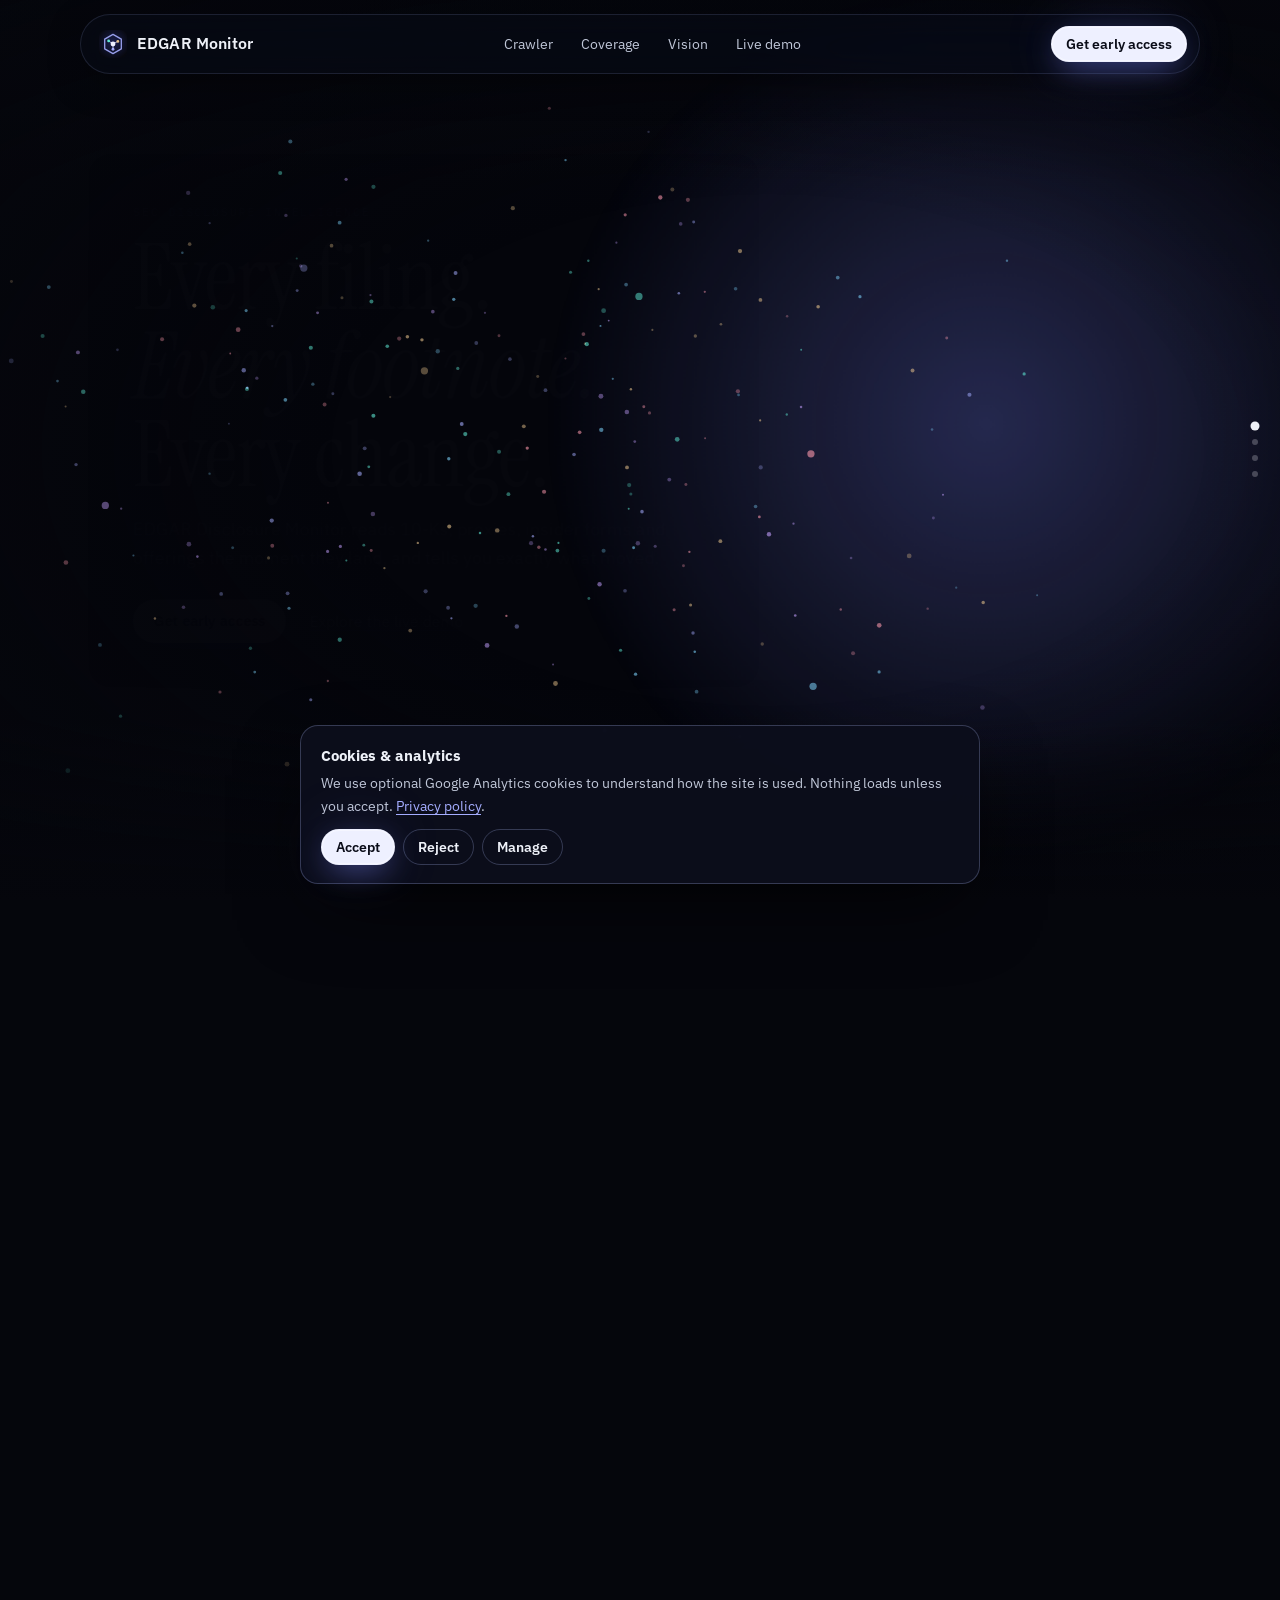
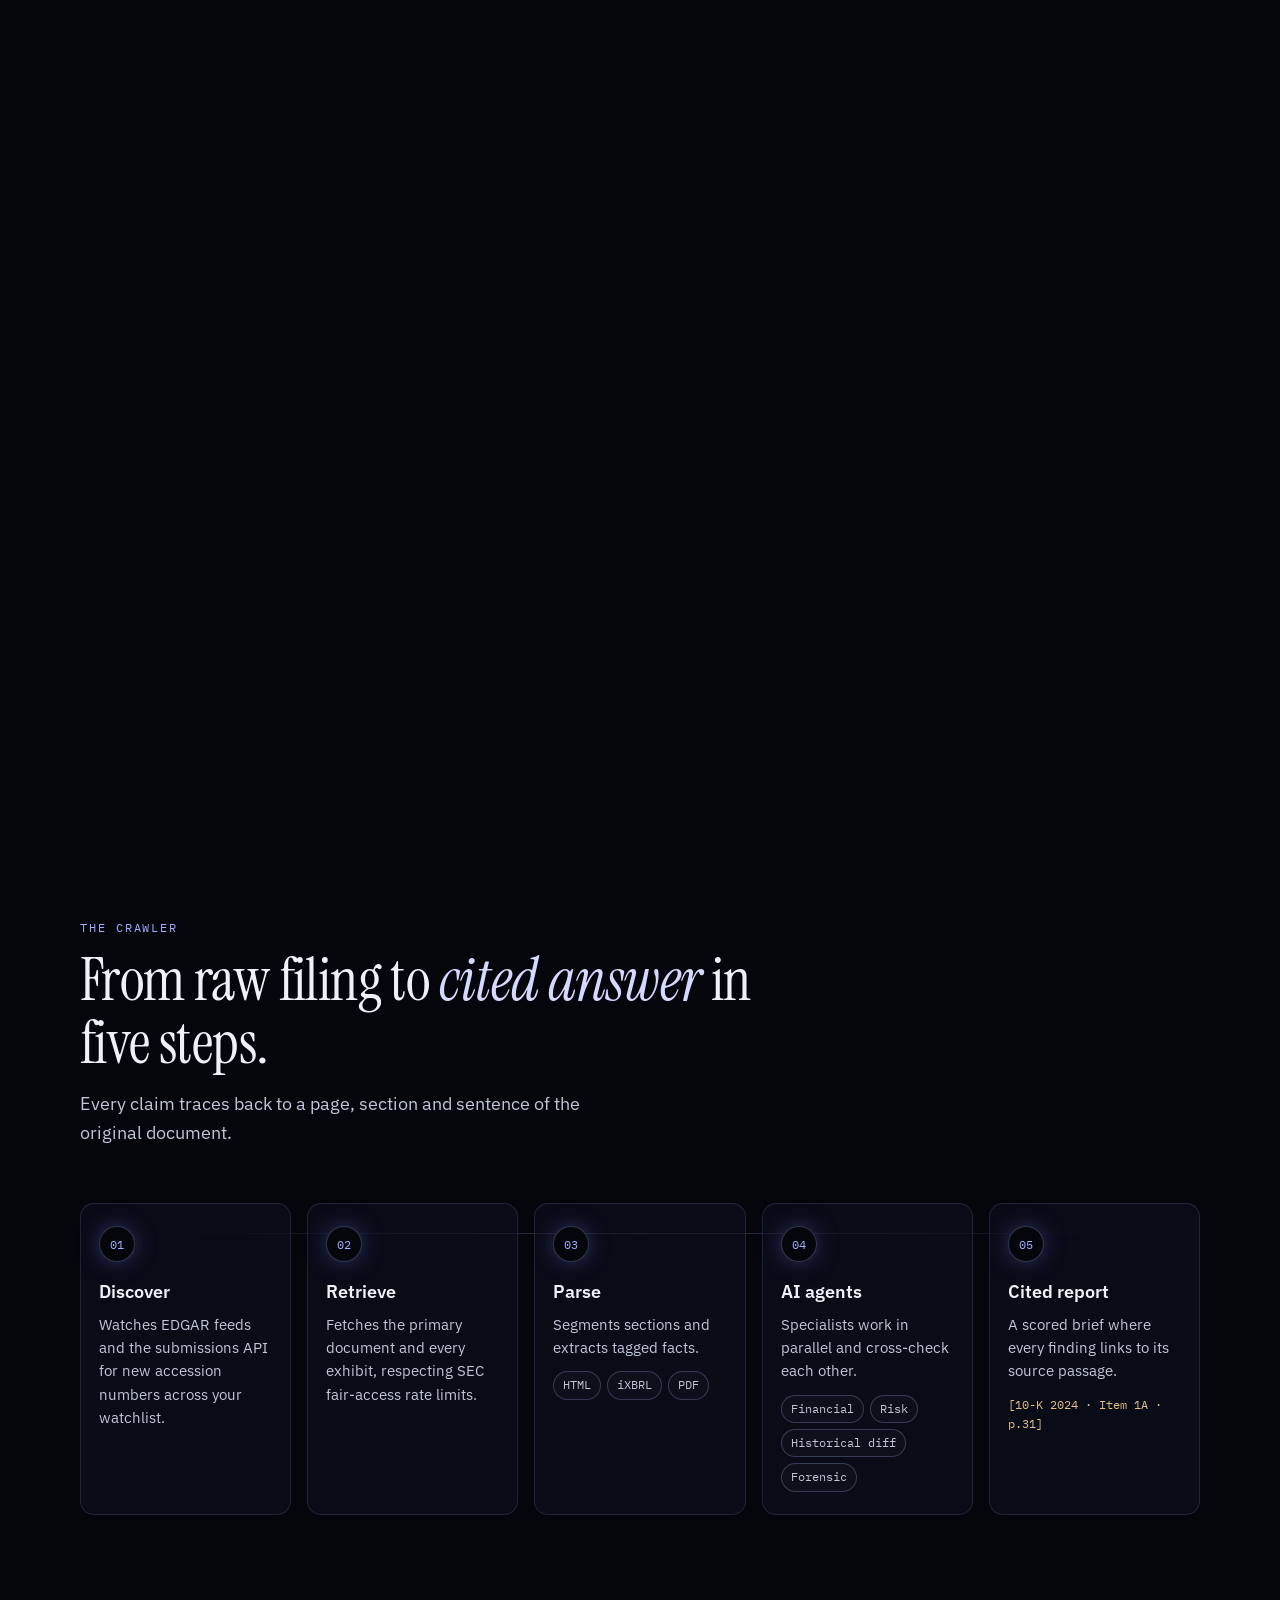
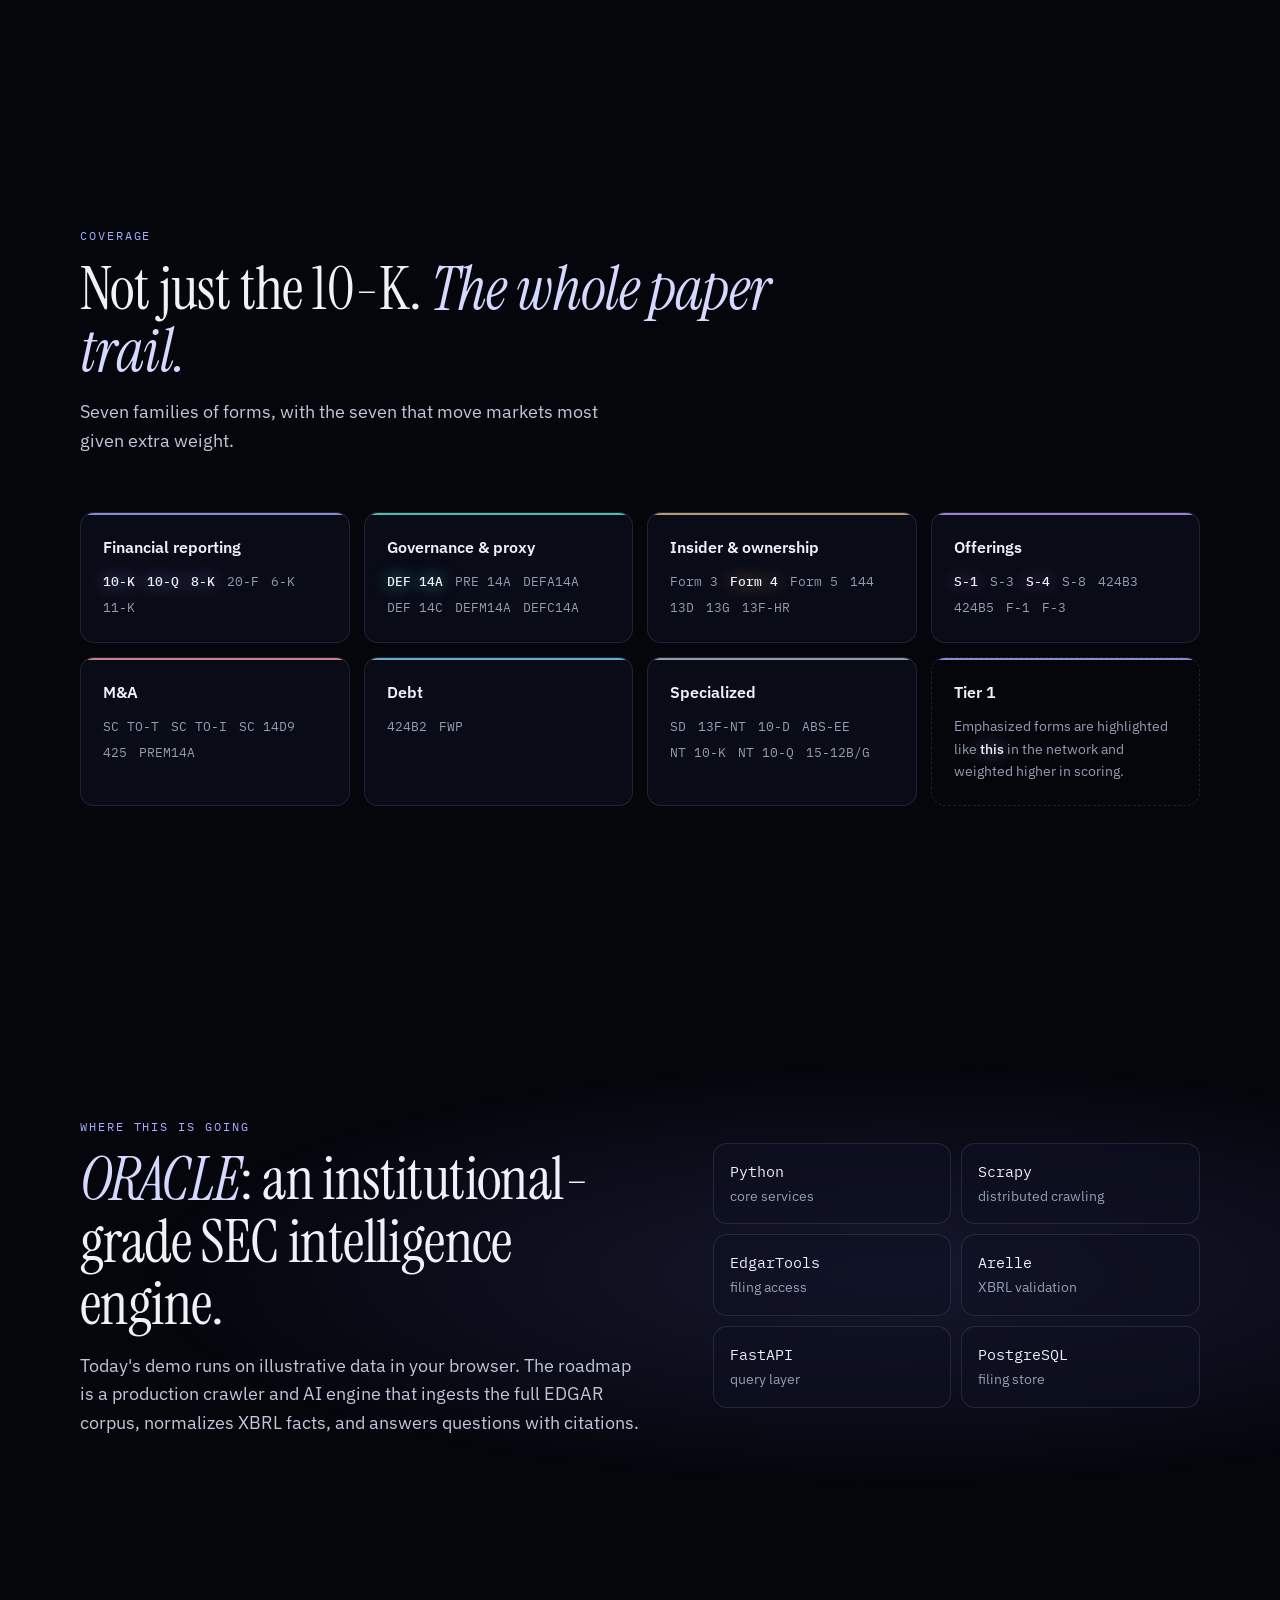
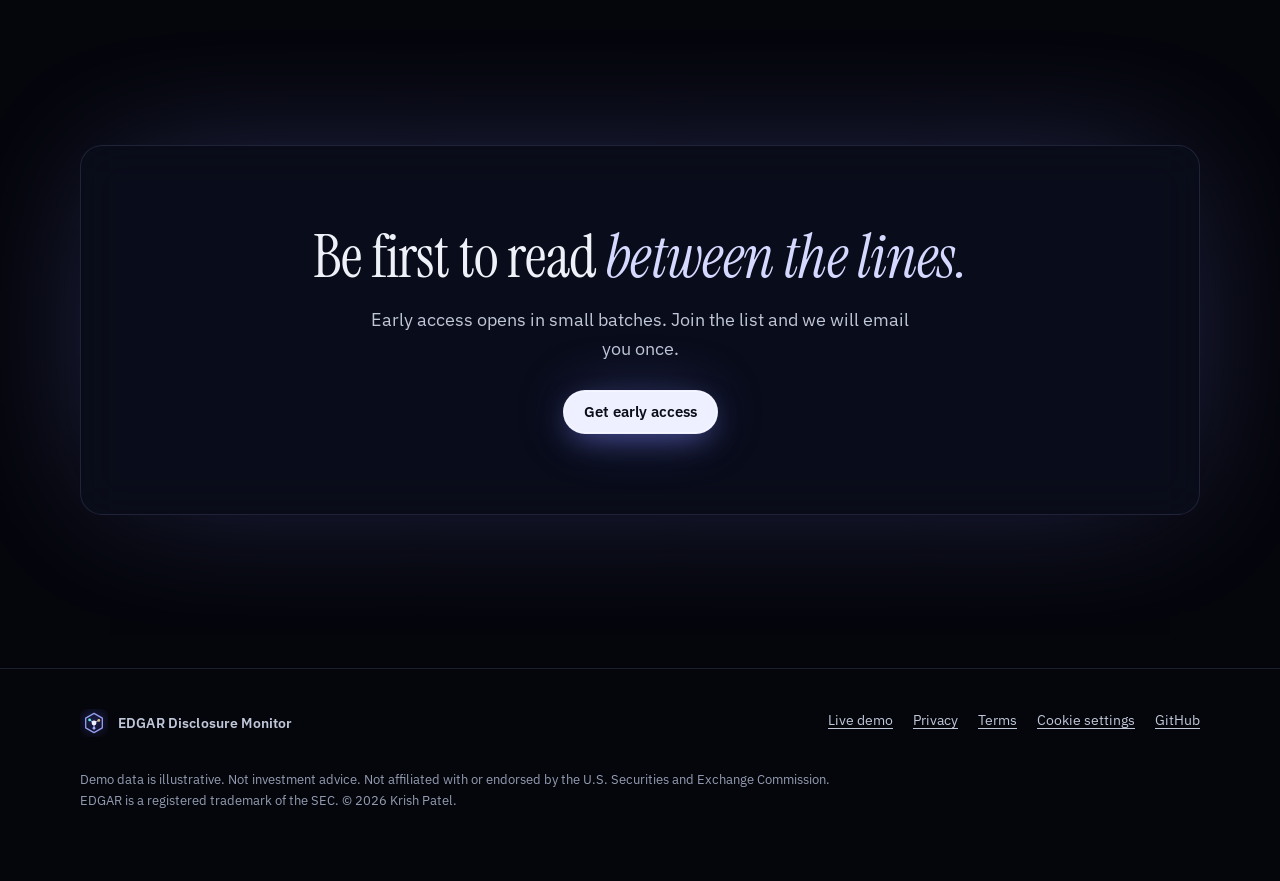
==== index.html @ d3672b56 "feat: redesign site for GitHub Pages - New landing page (index.html): scroll-pinned cinematic hero w" ====
<!DOCTYPE html>
<html lang="en">
<head>
<meta charset="utf-8">
<meta name="viewport" content="width=device-width, initial-scale=1, viewport-fit=cover">
<meta http-equiv="Content-Security-Policy" content="upgrade-insecure-requests">
<title>EDGAR Disclosure Monitor &mdash; AI intelligence for every SEC filing</title>
<meta name="description" content="EDGAR Disclosure Monitor crawls SEC EDGAR, parses HTML, iXBRL and PDF filings, and uses AI agents to surface what changed, with cited reports. Join the early-access waitlist.">
<link rel="canonical" href="https://krish-1717.github.io/edgar-disclosure-monitor/">
<meta name="theme-color" content="#05060c">
<meta name="color-scheme" content="dark">
<meta property="og:type" content="website">
<meta property="og:site_name" content="EDGAR Disclosure Monitor">
<meta property="og:title" content="EDGAR Disclosure Monitor &mdash; every SEC filing, read for what changed">
<meta property="og:description" content="Crawl, parse, diff and score SEC filings with AI agents. Cited reports, a living network of companies, and one workspace to ask anything.">
<meta property="og:url" content="https://krish-1717.github.io/edgar-disclosure-monitor/">
<meta property="og:image" content="https://krish-1717.github.io/edgar-disclosure-monitor/assets/img/og-image.jpg">
<meta property="og:image:width" content="1200">
<meta property="og:image:height" content="630">
<meta property="og:image:alt" content="EDGAR Disclosure Monitor: Every SEC filing, read for what changed.">
<meta name="twitter:card" content="summary_large_image">
<meta name="twitter:title" content="EDGAR Disclosure Monitor">
<meta name="twitter:description" content="AI disclosure intelligence for SEC filings: crawl, parse, diff and score, with citations.">
<meta name="twitter:image" content="https://krish-1717.github.io/edgar-disclosure-monitor/assets/img/og-image.jpg">
<meta name="twitter:image:alt" content="EDGAR Disclosure Monitor: Every SEC filing, read for what changed.">
<link rel="icon" href="assets/img/favicon.svg" type="image/svg+xml">
<link rel="icon" href="assets/img/favicon-32.png" sizes="32x32" type="image/png">
<link rel="apple-touch-icon" href="assets/img/apple-touch-icon.png">
<link rel="manifest" href="site.webmanifest">
<link rel="preconnect" href="https://fonts.googleapis.com">
<link rel="preconnect" href="https://fonts.gstatic.com" crossorigin>
<link rel="stylesheet" href="https://fonts.googleapis.com/css2?family=IBM+Plex+Mono:wght@400;500&family=IBM+Plex+Sans:wght@400;500;600&family=Instrument+Serif:ital@0;1&display=swap">
<link rel="stylesheet" href="assets/css/site.css">
<link rel="stylesheet" href="assets/css/landing.css">
<script type="application/ld+json">
{"@context":"https://schema.org","@type":"SoftwareApplication","name":"EDGAR Disclosure Monitor","applicationCategory":"FinanceApplication","operatingSystem":"Web","url":"https://krish-1717.github.io/edgar-disclosure-monitor/","description":"AI disclosure intelligence for SEC EDGAR filings: crawl, parse, diff and score with citations.","author":{"@type":"Person","name":"Krish Patel"}}
</script>
</head>
<body class="landing">
<a class="skip-link" href="#main">Skip to content</a>

<header class="site-nav" role="banner">
  <a class="brand" href="./" aria-label="EDGAR Disclosure Monitor home">
    <img src="assets/img/favicon.svg" alt="" width="28" height="28">
    <span>EDGAR Monitor</span>
  </a>
  <nav aria-label="Primary">
    <ul>
      <li><a class="nav-link" href="#pipeline">Crawler</a></li>
      <li><a class="nav-link" href="#coverage">Coverage</a></li>
      <li><a class="nav-link" href="#oracle">Vision</a></li>
      <li><a class="nav-link" href="app.html">Live demo</a></li>
    </ul>
  </nav>
  <a class="btn btn-cta btn-sm" href="#waitlist" data-waitlist>Get early access</a>
</header>

<main id="main">
  <!-- ============ PINNED SCROLLYTELLING HERO ============ -->
  <section class="story" id="story" aria-label="Introduction">
    <div class="story-stage">
      <div class="layer layer-bg" data-depth="0.15" aria-hidden="true">
        <div class="glow glow-a"></div>
        <div class="glow glow-b"></div>
        <div class="glow glow-c"></div>
      </div>
      <canvas class="layer story-canvas" id="story-canvas" aria-hidden="true"></canvas>
      <div class="layer vignette" aria-hidden="true"></div>

      <!-- mid-ground UI fragments (parallax) -->
      <div class="layer layer-mid" data-depth="0.5" aria-hidden="true">
        <div class="ui-frag frag-diff glass">
          <div class="frag-head"><span class="pill pill-rose">CHANGED</span><span class="mono">10-K &middot; Item 7 &middot; MD&amp;A</span></div>
          <p class="frag-old">&ldquo;We expect revenues to remain consistent with prior periods&hellip;&rdquo;</p>
          <p class="frag-new">&ldquo;We anticipate significant revenue growth driven by accelerating demand&hellip;&rdquo;</p>
        </div>
        <div class="ui-frag frag-score glass">
          <div class="mono small">MATERIALITY</div>
          <div class="score-big">78<span>/100</span></div>
          <div class="bar"><i style="transform:scaleX(.78)"></i></div>
        </div>
        <div class="ui-frag frag-agents glass">
          <div class="mono small">AGENTS</div>
          <ul><li><b class="dot ok"></b>Financial</li><li><b class="dot warn"></b>Risk</li><li><b class="dot ok"></b>Historical diff</li><li><b class="dot rose"></b>Forensic</li></ul>
        </div>
      </div>

      <!-- foreground type: four scenes cross-fade with scroll -->
      <div class="layer layer-fg" data-depth="1">
        <article class="scene scene-1 is-active" data-scene="0">
          <div class="scene-card glass">
            <span class="eyebrow">SEC disclosure intelligence</span>
            <h1 class="display">Every filing.<br><em>Every footnote.</em><br>Every change.</h1>
            <p class="lede">EDGAR Disclosure Monitor reads 10-Ks, proxies, insider forms and offerings the moment they land, and tells you exactly what moved.</p>
            <div class="cta-row">
              <a class="btn btn-cta" href="#waitlist" data-waitlist>Get early access</a>
              <a class="text-link" href="app.html">Explore the live demo</a>
            </div>
          </div>
        </article>
        <article class="scene scene-2" data-scene="1">
          <div class="scene-card glass">
            <span class="eyebrow">01 &middot; Discover</span>
            <h2 class="display">Crawled the moment it hits EDGAR.</h2>
            <p class="lede">Thousands of documents a day. HTML, inline XBRL and PDF exhibits, pulled straight from the source.</p>
          </div>
        </article>
        <article class="scene scene-3" data-scene="2">
          <div class="scene-card glass">
            <span class="eyebrow">02 &middot; Understand</span>
            <h2 class="display">Read by AI agents that <em>never skim.</em></h2>
            <p class="lede">Financial, risk, historical-diff and forensic agents compare every sentence against the prior filing.</p>
          </div>
        </article>
        <article class="scene scene-4" data-scene="3">
          <div class="scene-card glass">
            <span class="eyebrow">03 &middot; Connect</span>
            <h2 class="display">One living network of <em>companies.</em></h2>
            <p class="lede">Shared executives, shareholders and deals link your watchlist into a hive, so a change in one filing lights up the rest.</p>
          </div>
        </article>
      </div>

      <div class="story-progress" aria-hidden="true"><i></i><i></i><i></i><i></i></div>
      <div class="scroll-hint" aria-hidden="true"><span>Scroll</span><b></b></div>
    </div>
  </section>

  <!-- ============ CRAWLER PIPELINE ============ -->
  <section class="section" id="pipeline" aria-labelledby="pipeline-title">
    <div class="wrap">
      <header class="section-head reveal">
        <span class="eyebrow">The crawler</span>
        <h2 id="pipeline-title" class="display-md">From raw filing to <em>cited answer</em> in five steps.</h2>
        <p class="lede">Every claim traces back to a page, section and sentence of the original document.</p>
      </header>
      <ol class="pipeline">
        <li class="step reveal">
          <span class="step-num mono">01</span>
          <h3>Discover</h3>
          <p>Watches EDGAR feeds and the submissions API for new accession numbers across your watchlist.</p>
        </li>
        <li class="step reveal">
          <span class="step-num mono">02</span>
          <h3>Retrieve</h3>
          <p>Fetches the primary document and every exhibit, respecting SEC fair-access rate limits.</p>
        </li>
        <li class="step reveal">
          <span class="step-num mono">03</span>
          <h3>Parse</h3>
          <p>Segments sections and extracts tagged facts.</p>
          <div class="chips"><span class="chip">HTML</span><span class="chip">iXBRL</span><span class="chip">PDF</span></div>
        </li>
        <li class="step reveal">
          <span class="step-num mono">04</span>
          <h3>AI agents</h3>
          <p>Specialists work in parallel and cross-check each other.</p>
          <div class="chips"><span class="chip">Financial</span><span class="chip">Risk</span><span class="chip">Historical diff</span><span class="chip">Forensic</span></div>
        </li>
        <li class="step reveal">
          <span class="step-num mono">05</span>
          <h3>Cited report</h3>
          <p>A scored brief where every finding links to its source passage.</p>
          <p class="cite mono">[10-K 2024 &middot; Item 1A &middot; p.31]</p>
        </li>
      </ol>
    </div>
  </section>

  <!-- ============ COVERAGE ============ -->
  <section class="section" id="coverage" aria-labelledby="coverage-title">
    <div class="wrap">
      <header class="section-head reveal">
        <span class="eyebrow">Coverage</span>
        <h2 id="coverage-title" class="display-md">Not just the 10-K. <em>The whole paper trail.</em></h2>
        <p class="lede">Seven families of forms, with the seven that move markets most given extra weight.</p>
      </header>
      <div class="coverage-grid">
        <div class="cov reveal" style="--c:#a5adff"><h3>Financial reporting</h3><p class="forms"><b>10-K</b><b>10-Q</b><b>8-K</b><span>20-F</span><span>6-K</span><span>11-K</span></p></div>
        <div class="cov reveal" style="--c:#5eead4"><h3>Governance &amp; proxy</h3><p class="forms"><b>DEF&nbsp;14A</b><span>PRE&nbsp;14A</span><span>DEFA14A</span><span>DEF&nbsp;14C</span><span>DEFM14A</span><span>DEFC14A</span></p></div>
        <div class="cov reveal" style="--c:#e3c08a"><h3>Insider &amp; ownership</h3><p class="forms"><span>Form&nbsp;3</span><b>Form&nbsp;4</b><span>Form&nbsp;5</span><span>144</span><span>13D</span><span>13G</span><span>13F-HR</span></p></div>
        <div class="cov reveal" style="--c:#c4a1ff"><h3>Offerings</h3><p class="forms"><b>S-1</b><span>S-3</span><b>S-4</b><span>S-8</span><span>424B3</span><span>424B5</span><span>F-1</span><span>F-3</span></p></div>
        <div class="cov reveal" style="--c:#ff9aae"><h3>M&amp;A</h3><p class="forms"><span>SC&nbsp;TO-T</span><span>SC&nbsp;TO-I</span><span>SC&nbsp;14D9</span><span>425</span><span>PREM14A</span></p></div>
        <div class="cov reveal" style="--c:#7dd3fc"><h3>Debt</h3><p class="forms"><span>424B2</span><span>FWP</span></p></div>
        <div class="cov reveal" style="--c:#b6c0d4"><h3>Specialized</h3><p class="forms"><span>SD</span><span>13F-NT</span><span>10-D</span><span>ABS-EE</span><span>NT&nbsp;10-K</span><span>NT&nbsp;10-Q</span><span>15-12B/G</span></p></div>
        <div class="cov cov-key reveal"><h3>Tier 1</h3><p>Emphasized forms are highlighted like <b>this</b> in the network and weighted higher in scoring.</p></div>
      </div>
    </div>
  </section>

  <!-- ============ ORACLE VISION ============ -->
  <section class="section oracle" id="oracle" aria-labelledby="oracle-title">
    <div class="wrap oracle-inner">
      <div class="reveal">
        <span class="eyebrow">Where this is going</span>
        <h2 id="oracle-title" class="display-md"><em>ORACLE</em>: an institutional-grade SEC intelligence engine.</h2>
        <p class="lede">Today's demo runs on illustrative data in your browser. The roadmap is a production crawler and AI engine that ingests the full EDGAR corpus, normalizes XBRL facts, and answers questions with citations.</p>
      </div>
      <ul class="stack reveal" aria-label="Planned technology stack">
        <li><span class="mono">Python</span> core services</li>
        <li><span class="mono">Scrapy</span> distributed crawling</li>
        <li><span class="mono">EdgarTools</span> filing access</li>
        <li><span class="mono">Arelle</span> XBRL validation</li>
        <li><span class="mono">FastAPI</span> query layer</li>
        <li><span class="mono">PostgreSQL</span> filing store</li>
      </ul>
    </div>
  </section>

  <!-- ============ FINAL CTA ============ -->
  <section class="section final" aria-labelledby="final-title">
    <div class="wrap final-inner glass reveal">
      <h2 id="final-title" class="display-md">Be first to read <em>between the lines.</em></h2>
      <p class="lede">Early access opens in small batches. Join the list and we will email you once.</p>
      <a class="btn btn-cta" href="#waitlist" data-waitlist>Get early access</a>
    </div>
  </section>
</main>

<footer class="site-footer">
  <div class="inner">
    <a class="brand" href="./"><img src="assets/img/favicon.svg" alt="" width="28" height="28"><span>EDGAR Disclosure Monitor</span></a>
    <nav aria-label="Footer">
      <ul>
        <li><a href="app.html">Live demo</a></li>
        <li><a href="privacy.html">Privacy</a></li>
        <li><a href="terms.html">Terms</a></li>
        <li><button type="button" class="linklike" data-cookie-settings>Cookie settings</button></li>
        <li><a href="https://github.com/Krish-1717/edgar-disclosure-monitor" target="_blank" rel="noopener">GitHub</a></li>
      </ul>
    </nav>
    <p class="disclaimer">Demo data is illustrative. Not investment advice. Not affiliated with or endorsed by the U.S. Securities and Exchange Commission. EDGAR is a registered trademark of the SEC. &copy; 2026 Krish Patel.</p>
  </div>
</footer>

<script src="assets/js/site.js"></script>
<script src="assets/js/landing.js" defer></script>
</body>
</html>
---- assets/css/site.css ----
/* EDGAR Disclosure Monitor - shared site styles (pure ASCII; see CLAUDE.md) */
:root {
  --bg: #05060c;
  --bg-2: #090b16;
  --surface: rgba(14, 17, 34, 0.62);
  --surface-solid: #0e1122;
  --surface-2: #141831;
  --border: rgba(148, 163, 214, 0.16);
  --border-strong: rgba(148, 163, 214, 0.30);
  --text: #eef1f8;
  --text-2: #c0c7d8;
  --muted: #949db2;
  --accent: #a5adff;
  --accent-strong: #7c86ff;
  --teal: #5eead4;
  --gold: #e3c08a;
  --rose: #ff9aae;
  --ok: #6ee7b7;
  --warn: #f6c177;
  --danger: #ff8f8f;
  --cta-bg: #eef0ff;
  --cta-text: #0a0c18;
  --focus: #c7ccff;
  --radius: 14px;
  --radius-lg: 22px;
  --ease-cine: cubic-bezier(0.65, 0, 0.35, 1);
  --ease-out: cubic-bezier(0.22, 1, 0.36, 1);
  --font-sans: "IBM Plex Sans", system-ui, -apple-system, "Segoe UI", sans-serif;
  --font-mono: "IBM Plex Mono", ui-monospace, SFMono-Regular, Menlo, monospace;
  --font-display: "Instrument Serif", "Iowan Old Style", Georgia, serif;
}

*, *::before, *::after { box-sizing: border-box; }
html { -webkit-text-size-adjust: 100%; }
body {
  margin: 0;
  background: var(--bg);
  color: var(--text);
  font-family: var(--font-sans);
  font-size: 16px;
  line-height: 1.6;
  -webkit-font-smoothing: antialiased;
  overflow-x: hidden;
}
img, svg { max-width: 100%; }
a { color: var(--accent); text-underline-offset: 3px; }
a:hover { color: #d3d7ff; }
button, input, textarea, select { font: inherit; color: inherit; }
button { cursor: pointer; }

:focus-visible { outline: 2px solid var(--focus); outline-offset: 3px; border-radius: 6px; }

[hidden] { display: none !important; }
.sr-only {
  position: absolute !important; width: 1px; height: 1px; padding: 0; margin: -1px;
  overflow: hidden; clip: rect(0 0 0 0); white-space: nowrap; border: 0;
}
.skip-link {
  position: absolute; left: 16px; top: -60px; z-index: 1000;
  background: var(--cta-bg); color: var(--cta-text); padding: 10px 16px; border-radius: 10px;
  font-weight: 600; text-decoration: none; transition: transform 0.2s var(--ease-out);
}
.skip-link:focus { top: 12px; }

/* ---------- Brand + nav ---------- */
.brand { display: inline-flex; align-items: center; gap: 10px; color: var(--text); text-decoration: none; font-weight: 600; letter-spacing: 0.01em; }
.brand:hover { color: var(--text); }
.brand img { width: 28px; height: 28px; }
.brand small { color: var(--muted); font-weight: 400; font-family: var(--font-mono); font-size: 11px; letter-spacing: 0.08em; text-transform: uppercase; }

.site-nav {
  position: fixed; top: 14px; left: 50%; z-index: 50;
  transform: translateX(-50%);
  width: min(1120px, calc(100% - 24px));
  display: flex; align-items: center; justify-content: space-between; gap: 12px;
  padding: 10px 12px 10px 18px;
  background: rgba(9, 11, 22, 0.55);
  border: 1px solid var(--border);
  border-radius: 999px;
  -webkit-backdrop-filter: blur(18px) saturate(140%);
  backdrop-filter: blur(18px) saturate(140%);
  box-shadow: 0 10px 40px -12px rgba(0, 0, 0, 0.6);
}
.site-nav ul { display: flex; gap: 4px; list-style: none; margin: 0; padding: 0; }
.site-nav a.nav-link {
  display: inline-block; padding: 8px 12px; border-radius: 999px; color: var(--text-2);
  text-decoration: none; font-size: 14px; transition: background 0.25s, color 0.25s;
}
.site-nav a.nav-link:hover { background: rgba(165, 173, 255, 0.10); color: var(--text); }
@media (max-width: 820px) { .site-nav ul { display: none; } }

/* ---------- Buttons ---------- */
.btn {
  display: inline-flex; align-items: center; justify-content: center; gap: 8px;
  min-height: 44px; padding: 0 20px; border-radius: 999px; border: 1px solid transparent;
  font-weight: 600; font-size: 15px; text-decoration: none; white-space: nowrap;
  transition: transform 0.35s var(--ease-out), box-shadow 0.35s var(--ease-out), background 0.25s;
}
.btn-cta {
  background: var(--cta-bg); color: var(--cta-text);
  box-shadow: 0 0 0 1px rgba(255, 255, 255, 0.4) inset, 0 10px 30px -8px rgba(124, 134, 255, 0.55), 0 0 60px -10px rgba(124, 134, 255, 0.45);
}
.btn-cta:hover { color: var(--cta-text); transform: translateY(-1px); box-shadow: 0 0 0 1px rgba(255, 255, 255, 0.5) inset, 0 14px 36px -8px rgba(124, 134, 255, 0.7), 0 0 80px -8px rgba(124, 134, 255, 0.55); }
.btn-ghost { background: transparent; color: var(--text); border-color: var(--border-strong); }
.btn-ghost:hover { background: rgba(165, 173, 255, 0.08); color: var(--text); }
.btn-sm { min-height: 36px; padding: 0 14px; font-size: 14px; }
.text-link { color: var(--text-2); text-decoration: underline; text-decoration-color: rgba(192, 199, 216, 0.4); }
.text-link:hover { color: var(--text); }

/* ---------- Glass ---------- */
.glass {
  background: var(--surface);
  border: 1px solid var(--border);
  border-radius: var(--radius-lg);
  -webkit-backdrop-filter: blur(22px) saturate(130%);
  backdrop-filter: blur(22px) saturate(130%);
  box-shadow: 0 30px 80px -30px rgba(0, 0, 0, 0.7), 0 0 0 1px rgba(255, 255, 255, 0.02) inset;
}

.eyebrow { font-family: var(--font-mono); font-size: 12px; letter-spacing: 0.16em; text-transform: uppercase; color: var(--accent); }

/* ---------- Footer ---------- */
.site-footer { border-top: 1px solid var(--border); padding: 40px 20px 56px; color: var(--muted); font-size: 14px; }
.site-footer .inner { max-width: 1120px; margin: 0 auto; display: flex; flex-wrap: wrap; gap: 20px 40px; justify-content: space-between; align-items: flex-start; }
.site-footer nav ul { list-style: none; margin: 0; padding: 0; display: flex; flex-wrap: wrap; gap: 8px 20px; }
.site-footer a { color: var(--text-2); }
.site-footer button.linklike { background: none; border: 0; padding: 0; color: var(--text-2); text-decoration: underline; text-underline-offset: 3px; }
.site-footer .disclaimer { flex-basis: 100%; font-size: 13px; color: var(--muted); max-width: 760px; }

/* ---------- Modal (waitlist) ---------- */
dialog.modal {
  width: min(460px, calc(100% - 32px)); padding: 0; border: 1px solid var(--border-strong);
  border-radius: var(--radius-lg); background: rgba(12, 14, 28, 0.92); color: var(--text);
  box-shadow: 0 40px 120px -20px rgba(0, 0, 0, 0.85), 0 0 120px -40px rgba(124, 134, 255, 0.5);
}
dialog.modal::backdrop { background: rgba(3, 4, 10, 0.72); -webkit-backdrop-filter: blur(6px); backdrop-filter: blur(6px); }
dialog.modal[open] { animation: modal-in 0.5s var(--ease-out); }
@keyframes modal-in { from { opacity: 0; transform: translateY(16px) scale(0.98); } to { opacity: 1; transform: none; } }
.modal-body { padding: 28px; }
.modal-body h2 { font-family: var(--font-display); font-weight: 400; font-size: 34px; line-height: 1.1; margin: 4px 0 8px; }
.modal-body p.lede { color: var(--text-2); margin: 0 0 20px; font-size: 15px; }
.modal-close {
  position: absolute; top: 12px; right: 12px; width: 44px; height: 44px; border-radius: 999px;
  background: transparent; border: 1px solid transparent; color: var(--muted); font-size: 22px; line-height: 1;
}
.modal-close:hover { color: var(--text); border-color: var(--border); }

.field { margin-bottom: 16px; }
.field label { display: block; font-size: 14px; font-weight: 500; margin-bottom: 6px; color: var(--text); }
.field input {
  width: 100%; min-height: 46px; padding: 10px 14px; border-radius: 12px;
  background: rgba(255, 255, 255, 0.04); border: 1px solid var(--border-strong); color: var(--text);
  transition: border-color 0.2s, box-shadow 0.2s;
}
.field input:focus { outline: none; border-color: var(--accent); box-shadow: 0 0 0 3px rgba(165, 173, 255, 0.25); }
.field input[aria-invalid="true"] { border-color: var(--danger); }
.field .error { color: var(--danger); font-size: 13px; margin-top: 6px; min-height: 0; }
.field .error:empty { display: none; }
.hp-field { position: absolute; left: -10000px; width: 1px; height: 1px; overflow: hidden; }
.form-status { margin-top: 14px; font-size: 14px; min-height: 20px; }
.form-status.ok { color: var(--ok); }
.form-status.err { color: var(--danger); }
.form-note { font-size: 12.5px; color: var(--muted); margin-top: 14px; }
.form-note a { color: var(--text-2); }
form .btn-cta { width: 100%; }
form .btn-cta[disabled] { opacity: 0.6; cursor: progress; }

/* ---------- Consent banner ---------- */
.consent {
  position: fixed; z-index: 80; left: 50%; bottom: 16px; transform: translateX(-50%);
  width: min(680px, calc(100% - 24px)); padding: 18px 20px;
  background: rgba(12, 14, 28, 0.94); border: 1px solid var(--border-strong); border-radius: 18px;
  -webkit-backdrop-filter: blur(16px); backdrop-filter: blur(16px);
  box-shadow: 0 30px 80px -20px rgba(0, 0, 0, 0.8);
  font-size: 14px; color: var(--text-2);
  animation: consent-in 0.6s var(--ease-out);
}
@keyframes consent-in { from { opacity: 0; transform: translate(-50%, 20px); } to { opacity: 1; transform: translate(-50%, 0); } }
.consent h2 { font-size: 15px; margin: 0 0 4px; color: var(--text); }
.consent p { margin: 0 0 12px; }
.consent .row { display: flex; flex-wrap: wrap; gap: 8px; }
.consent .manage { margin: 12px 0; padding: 12px; border: 1px solid var(--border); border-radius: 12px; }
.consent .manage label { display: flex; gap: 10px; align-items: flex-start; margin-bottom: 8px; color: var(--text); }
.consent .manage input { width: 18px; height: 18px; margin-top: 3px; accent-color: var(--accent-strong); }
.consent .manage small { display: block; color: var(--muted); }
.consent[hidden], .consent .manage[hidden] { display: none; }

/* ---------- Legal / simple pages ---------- */
.page { max-width: 760px; margin: 0 auto; padding: 120px 20px 60px; }
.page h1 { font-family: var(--font-display); font-weight: 400; font-size: clamp(40px, 7vw, 60px); line-height: 1.05; margin: 8px 0 12px; }
.page h2 { font-size: 20px; margin: 36px 0 8px; }
.page p, .page li { color: var(--text-2); }
.page .notice {
  border: 1px solid rgba(246, 193, 119, 0.45); background: rgba(246, 193, 119, 0.08); color: #f8dcae;
  border-radius: 14px; padding: 14px 16px; font-size: 14.5px; margin: 20px 0 28px;
}
.page .placeholder { background: rgba(246, 193, 119, 0.14); color: #f8dcae; padding: 0 4px; border-radius: 4px; font-family: var(--font-mono); font-size: 0.92em; }

@media (prefers-reduced-motion: reduce) {
  *, *::before, *::after { animation-duration: 0.001ms !important; animation-iteration-count: 1 !important; transition-duration: 0.001ms !important; scroll-behavior: auto !important; }
}
---- assets/css/landing.css ----
/* Landing page - cinematic scrollytelling. Only transform + opacity are animated. */
.display, .display-md {
  font-family: var(--font-display); font-weight: 400; letter-spacing: -0.01em; color: var(--text); margin: 10px 0 16px;
}
.display { font-size: clamp(44px, 7.4vw, 92px); line-height: 0.98; }
.display-md { font-size: clamp(36px, 5vw, 60px); line-height: 1.04; }
.display em, .display-md em { font-style: italic; color: #d6d9ff; }
.lede { font-size: clamp(16px, 1.4vw, 19px); color: var(--text-2); max-width: 560px; margin: 0; }
.mono { font-family: var(--font-mono); }
.small { font-size: 11px; letter-spacing: 0.14em; color: var(--muted); }

/* ---------- Story (pinned hero) ---------- */
.story { position: relative; }
.story-stage { position: relative; min-height: 100vh; padding: 120px 20px 80px; }
.story.live { height: 440vh; }
.story.live .story-stage { position: sticky; top: 0; height: 100vh; height: 100svh; min-height: 0; padding: 0; overflow: hidden; }

.layer { position: absolute; inset: 0; will-change: transform, opacity; }
.story:not(.live) .layer:not(.layer-fg) { position: fixed; z-index: -1; }
.story:not(.live) .layer-mid, .story:not(.live) .story-progress, .story:not(.live) .scroll-hint { display: none; }

.glow { position: absolute; border-radius: 50%; will-change: transform, opacity; }
.glow-a { width: 90vmax; height: 90vmax; left: 35%; top: -20%; background: radial-gradient(closest-side, rgba(124, 134, 255, 0.30), rgba(124, 134, 255, 0) 70%); }
.glow-b { width: 70vmax; height: 70vmax; left: 55%; top: 35%; background: radial-gradient(closest-side, rgba(94, 234, 212, 0.16), rgba(94, 234, 212, 0) 70%); opacity: 0; }
.glow-c { width: 60vmax; height: 60vmax; left: -15%; top: 40%; background: radial-gradient(closest-side, rgba(227, 192, 138, 0.12), rgba(227, 192, 138, 0) 70%); opacity: 0; }
.story-canvas { width: 100%; height: 100%; display: block; }
.vignette { background: radial-gradient(ellipse at 60% 50%, rgba(5, 6, 12, 0) 40%, rgba(5, 6, 12, 0.75) 100%), linear-gradient(to bottom, rgba(5, 6, 12, 0.4), rgba(5, 6, 12, 0) 20%, rgba(5, 6, 12, 0) 80%, rgba(5, 6, 12, 1)); pointer-events: none; }

.layer-fg { display: flex; align-items: center; pointer-events: none; }
.story:not(.live) .layer-fg { position: relative; display: block; }
.scene { position: absolute; left: max(20px, calc((100vw - 1120px) / 2)); right: 20px; top: 50%; transform: translateY(-50%); opacity: 0; pointer-events: none; }
.scene.is-active { pointer-events: auto; }
.story:not(.live) .scene { position: relative; left: auto; right: auto; top: auto; transform: none; opacity: 1; margin: 0 auto 32px; max-width: 1120px; }
.scene-card { max-width: 620px; padding: clamp(24px, 4vw, 44px); }
.scene-1 .scene-card { max-width: 680px; }
.scene-card .lede { margin-top: 4px; }
.cta-row { display: flex; flex-wrap: wrap; align-items: center; gap: 14px 24px; margin-top: 28px; }

/* mid-ground fragments */
.layer-mid { pointer-events: none; }
.ui-frag { position: absolute; padding: 16px 18px; border-radius: 16px; opacity: 0; font-size: 13px; }
.frag-diff { width: 340px; right: max(24px, calc((100vw - 1120px) / 2)); top: 22%; }
.frag-score { width: 200px; right: max(300px, calc((100vw - 1120px) / 2 + 280px)); top: 62%; }
.frag-agents { width: 210px; right: max(24px, calc((100vw - 1120px) / 2)); top: 60%; }
.frag-head { display: flex; gap: 10px; align-items: center; margin-bottom: 10px; color: var(--muted); font-size: 11.5px; }
.frag-old { margin: 0 0 8px; color: #ffc4cd; text-decoration: line-through; text-decoration-color: rgba(255, 154, 174, 0.6); }
.frag-new { margin: 0; color: #c6f6e9; }
.pill { font-family: var(--font-mono); font-size: 10.5px; letter-spacing: 0.08em; padding: 3px 8px; border-radius: 999px; }
.pill-rose { background: rgba(255, 154, 174, 0.14); color: var(--rose); border: 1px solid rgba(255, 154, 174, 0.3); }
.score-big { font-family: var(--font-display); font-size: 54px; line-height: 1; margin: 6px 0 10px; }
.score-big span { font-size: 20px; color: var(--muted); }
.bar { height: 4px; border-radius: 4px; background: rgba(255, 255, 255, 0.08); overflow: hidden; }
.bar i { display: block; height: 100%; background: linear-gradient(90deg, var(--accent), var(--gold)); transform-origin: left; }
.frag-agents ul { list-style: none; margin: 8px 0 0; padding: 0; }
.frag-agents li { display: flex; align-items: center; gap: 8px; padding: 3px 0; color: var(--text-2); }
.dot { width: 8px; height: 8px; border-radius: 50%; display: inline-block; }
.dot.ok { background: var(--ok); box-shadow: 0 0 12px var(--ok); }
.dot.warn { background: var(--warn); box-shadow: 0 0 12px var(--warn); }
.dot.rose { background: var(--rose); box-shadow: 0 0 12px var(--rose); }

.story-progress { position: absolute; right: 22px; top: 50%; transform: translateY(-50%); display: grid; gap: 10px; }
.story-progress i { width: 6px; height: 6px; border-radius: 50%; background: rgba(238, 241, 248, 0.25); transition: transform 0.6s var(--ease-cine), background 0.6s; }
.story-progress i.on { background: var(--text); transform: scale(1.5); }
.scroll-hint { position: absolute; left: 50%; bottom: 26px; transform: translateX(-50%); display: grid; justify-items: center; gap: 8px; color: var(--muted); font-family: var(--font-mono); font-size: 11px; letter-spacing: 0.2em; text-transform: uppercase; }
.scroll-hint b { width: 1px; height: 36px; background: linear-gradient(var(--muted), transparent); transform-origin: top; animation: hint 2.6s var(--ease-cine) infinite; }
@keyframes hint { 0% { transform: scaleY(0); opacity: 0; } 40% { transform: scaleY(1); opacity: 1; } 100% { transform: scaleY(1) translateY(20px); opacity: 0; } }

@media (max-width: 960px) {
  .frag-score { display: none; }
  .frag-diff { top: 10%; right: 16px; width: 300px; }
  .frag-agents { top: auto; bottom: 8%; right: 16px; }
}
@media (max-width: 720px) {
  .layer-mid { display: none; }
  .scene { left: 16px; right: 16px; }
  .scene-card { padding: 22px; }
  .story-progress { right: 8px; }
}

/* ---------- Sections ---------- */
.section { position: relative; padding: clamp(80px, 12vw, 160px) 20px; }
.wrap { max-width: 1120px; margin: 0 auto; }
.section-head { max-width: 720px; margin-bottom: 56px; }
.has-js .reveal { opacity: 0; transform: translateY(28px); transition: opacity 1.2s var(--ease-cine), transform 1.2s var(--ease-cine); }
.has-js .reveal.in { opacity: 1; transform: none; }

.pipeline { list-style: none; margin: 0; padding: 0; display: grid; grid-template-columns: repeat(5, 1fr); gap: 16px; position: relative; }
.pipeline::before { content: ""; position: absolute; left: 4%; right: 4%; top: 30px; height: 1px; background: linear-gradient(90deg, transparent, var(--border-strong), transparent); }
.step { position: relative; padding: 22px 18px; border-radius: var(--radius); background: rgba(14, 17, 34, 0.55); border: 1px solid var(--border); }
.step:nth-child(2) { transition-delay: 0.08s; } .step:nth-child(3) { transition-delay: 0.16s; } .step:nth-child(4) { transition-delay: 0.24s; } .step:nth-child(5) { transition-delay: 0.32s; }
.step-num { display: inline-flex; width: 36px; height: 36px; align-items: center; justify-content: center; border-radius: 50%; background: var(--bg); border: 1px solid var(--border-strong); color: var(--accent); font-size: 12px; box-shadow: 0 0 24px -4px rgba(124, 134, 255, 0.5); }
.step h3 { margin: 16px 0 6px; font-size: 18px; font-weight: 600; }
.step p { margin: 0; color: var(--text-2); font-size: 14.5px; }
.chips { display: flex; flex-wrap: wrap; gap: 6px; margin-top: 12px; }
.chip { font-family: var(--font-mono); font-size: 11.5px; padding: 4px 9px; border-radius: 999px; border: 1px solid var(--border-strong); color: var(--text-2); background: rgba(255, 255, 255, 0.02); }
.cite { margin-top: 12px !important; color: var(--gold) !important; font-size: 12px !important; }
@media (max-width: 960px) {
  .pipeline { grid-template-columns: 1fr; }
  .pipeline::before { left: 36px; right: auto; top: 20px; bottom: 20px; width: 1px; height: auto; background: linear-gradient(transparent, var(--border-strong), transparent); }
  .step { padding-left: 74px; }
  .step-num { position: absolute; left: 18px; top: 20px; }
  .step h3 { margin-top: 4px; }
}

.coverage-grid { display: grid; grid-template-columns: repeat(4, 1fr); gap: 14px; }
.cov { padding: 22px; border-radius: var(--radius); border: 1px solid var(--border); background: rgba(14, 17, 34, 0.5); position: relative; overflow: hidden; }
.cov::before { content: ""; position: absolute; left: 0; top: 0; width: 100%; height: 2px; background: var(--c, var(--accent)); opacity: 0.8; }
.cov h3 { margin: 0 0 10px; font-size: 16px; font-weight: 600; }
.cov p { margin: 0; font-family: var(--font-mono); font-size: 12.5px; line-height: 2; color: var(--muted); word-spacing: 6px; }
.cov p.forms { display: flex; flex-wrap: wrap; gap: 2px 12px; line-height: 1.9; word-spacing: normal; }
.cov p.forms span, .cov p.forms b { white-space: nowrap; }
.cov p b { color: var(--text); font-weight: 500; text-shadow: 0 0 18px var(--c, var(--accent)); }
.cov-key { background: transparent; border-style: dashed; }
.cov-key p { font-family: var(--font-sans); word-spacing: normal; line-height: 1.6; font-size: 14px; }
@media (max-width: 960px) { .coverage-grid { grid-template-columns: repeat(2, 1fr); } }
@media (max-width: 520px) { .coverage-grid { grid-template-columns: 1fr; } }

.oracle::before { content: ""; position: absolute; inset: 10% 0; background: radial-gradient(ellipse at 70% 50%, rgba(124, 134, 255, 0.14), transparent 60%); pointer-events: none; }
.oracle-inner { display: grid; grid-template-columns: 1.2fr 1fr; gap: 48px; align-items: center; position: relative; }
.stack { list-style: none; margin: 0; padding: 0; display: grid; grid-template-columns: 1fr 1fr; gap: 10px; }
.stack li { padding: 16px; border-radius: var(--radius); border: 1px solid var(--border); background: rgba(14, 17, 34, 0.55); color: var(--muted); font-size: 13.5px; }
.stack li .mono { display: block; color: var(--text); font-size: 15px; margin-bottom: 2px; }
@media (max-width: 860px) { .oracle-inner { grid-template-columns: 1fr; } }

.final-inner { text-align: center; padding: clamp(40px, 7vw, 80px) 24px; display: grid; justify-items: center; gap: 18px; box-shadow: 0 0 140px -40px rgba(124, 134, 255, 0.45), 0 30px 80px -30px rgba(0, 0, 0, 0.7); }
.final-inner .display-md { margin: 0; }
.final-inner .lede { margin: 0 auto 8px; }

@media (prefers-reduced-motion: reduce) {
  .has-js .reveal { opacity: 1; transform: none; }
  .scroll-hint b { animation: none; }
}
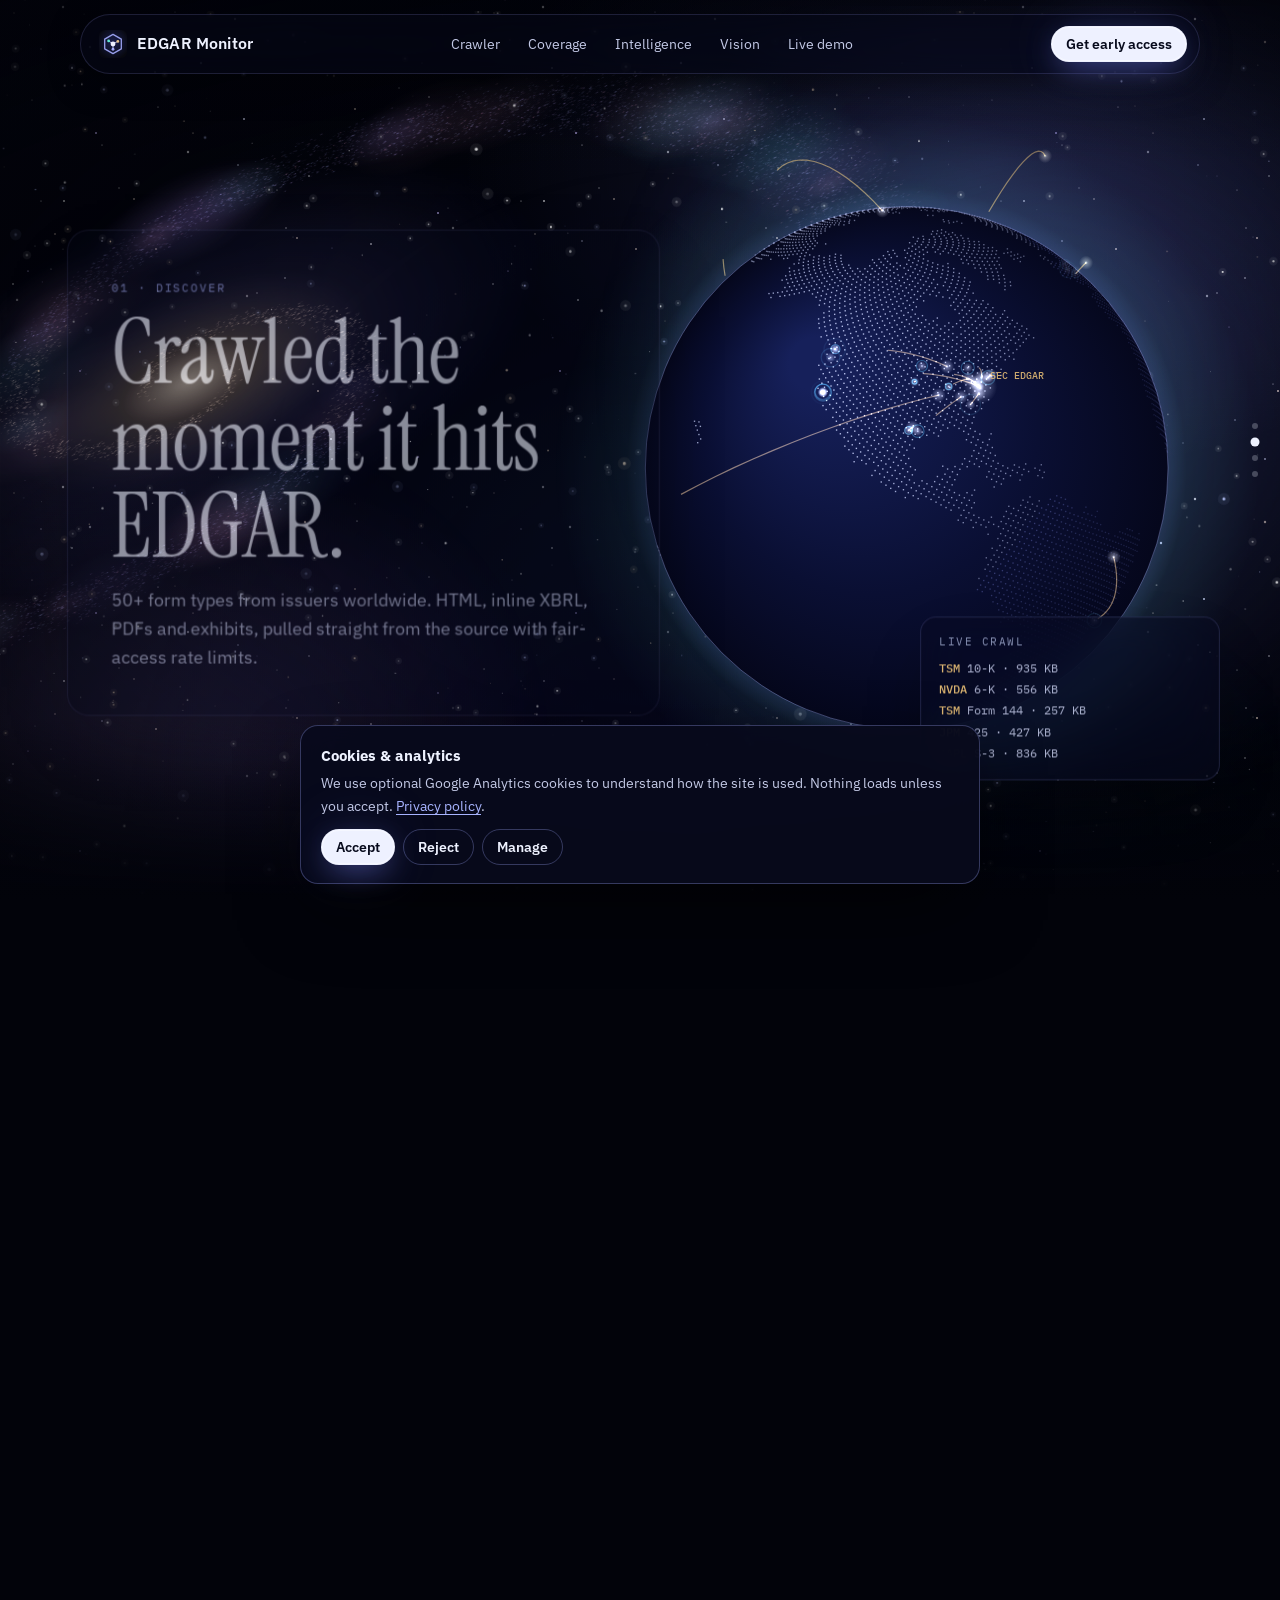
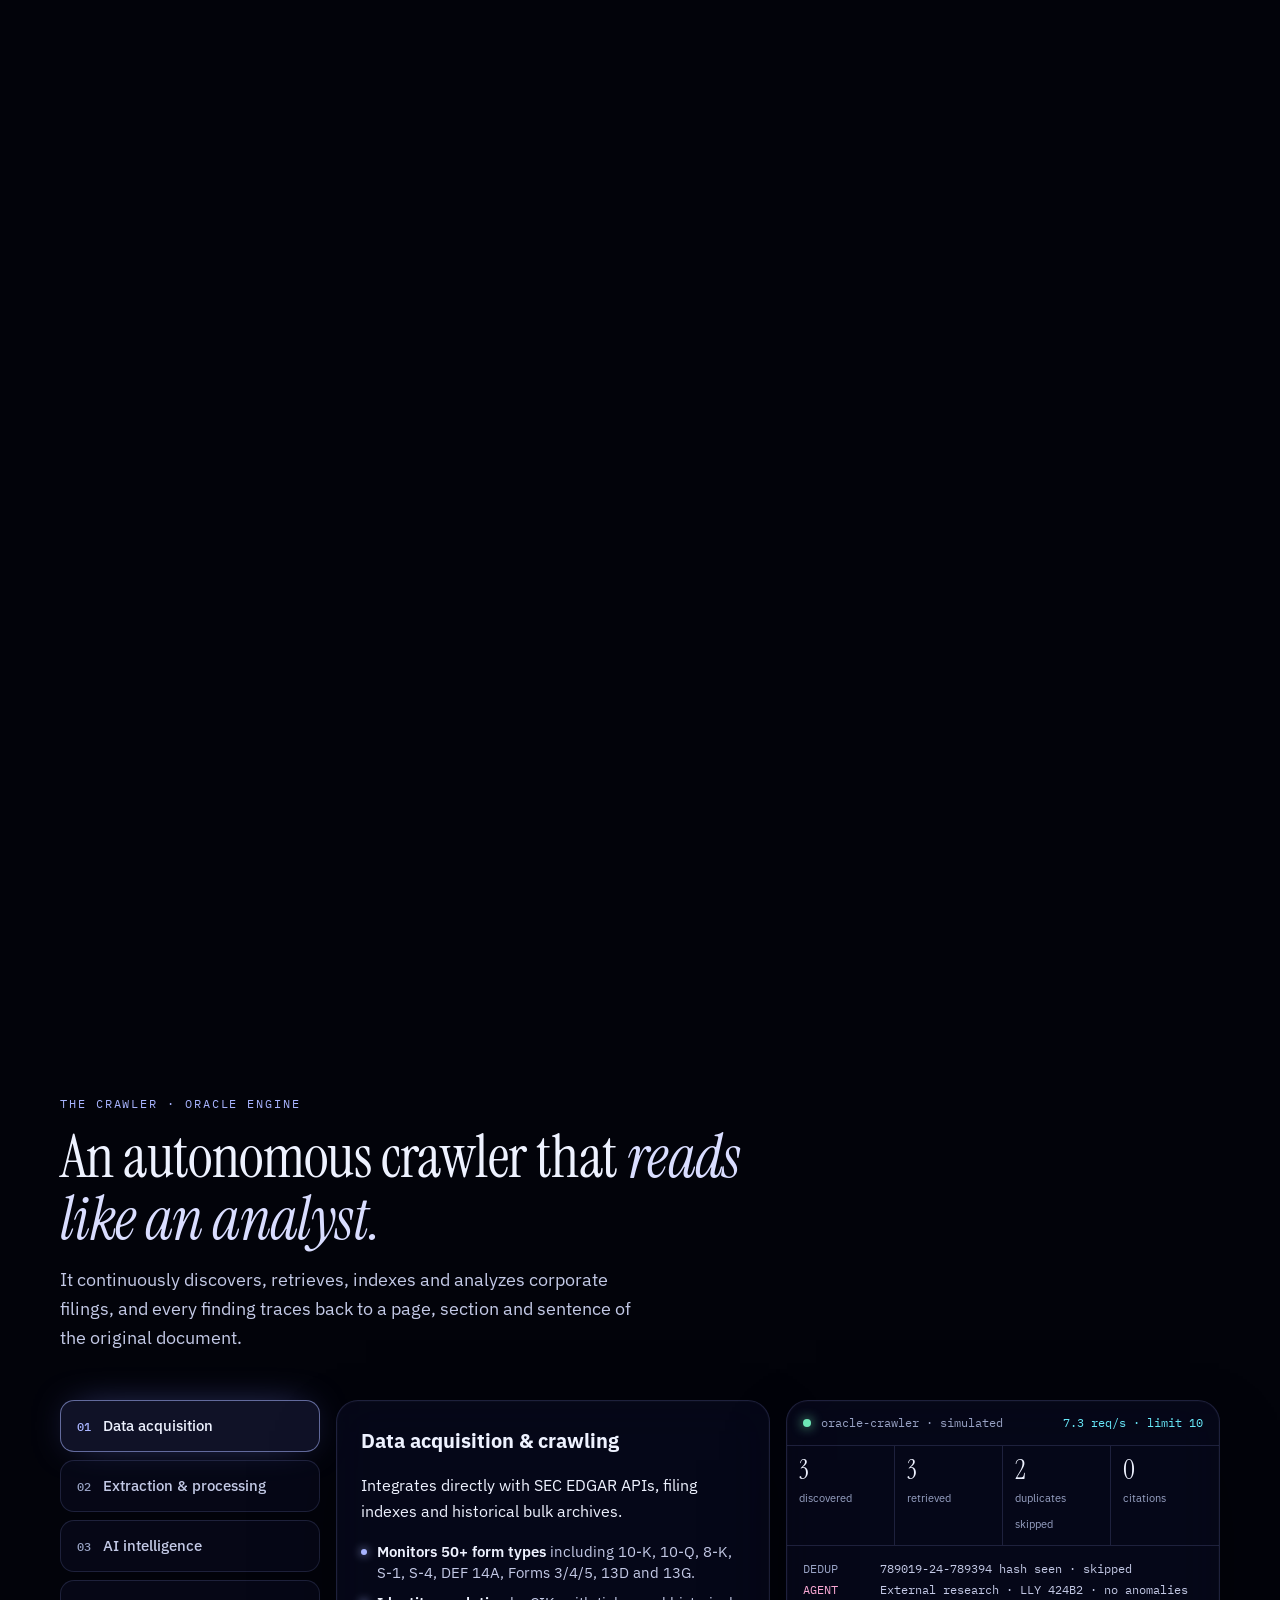
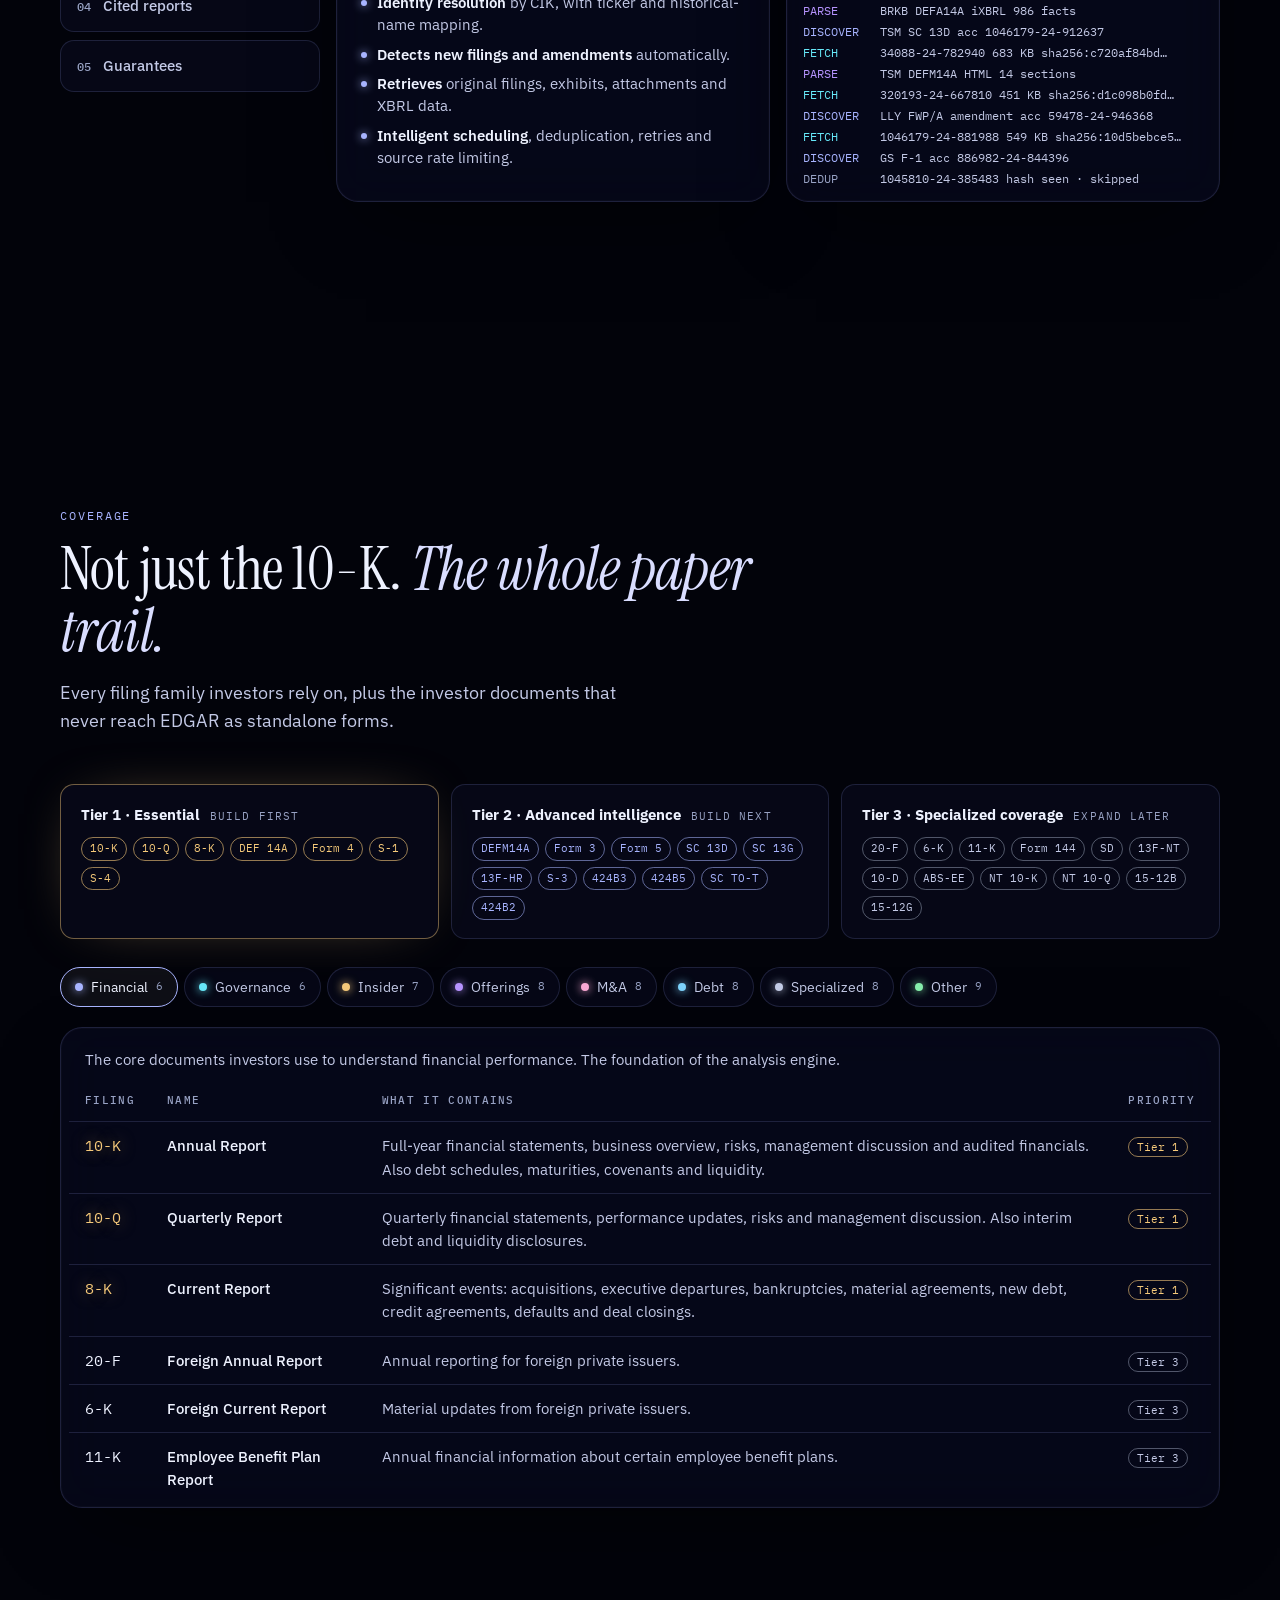
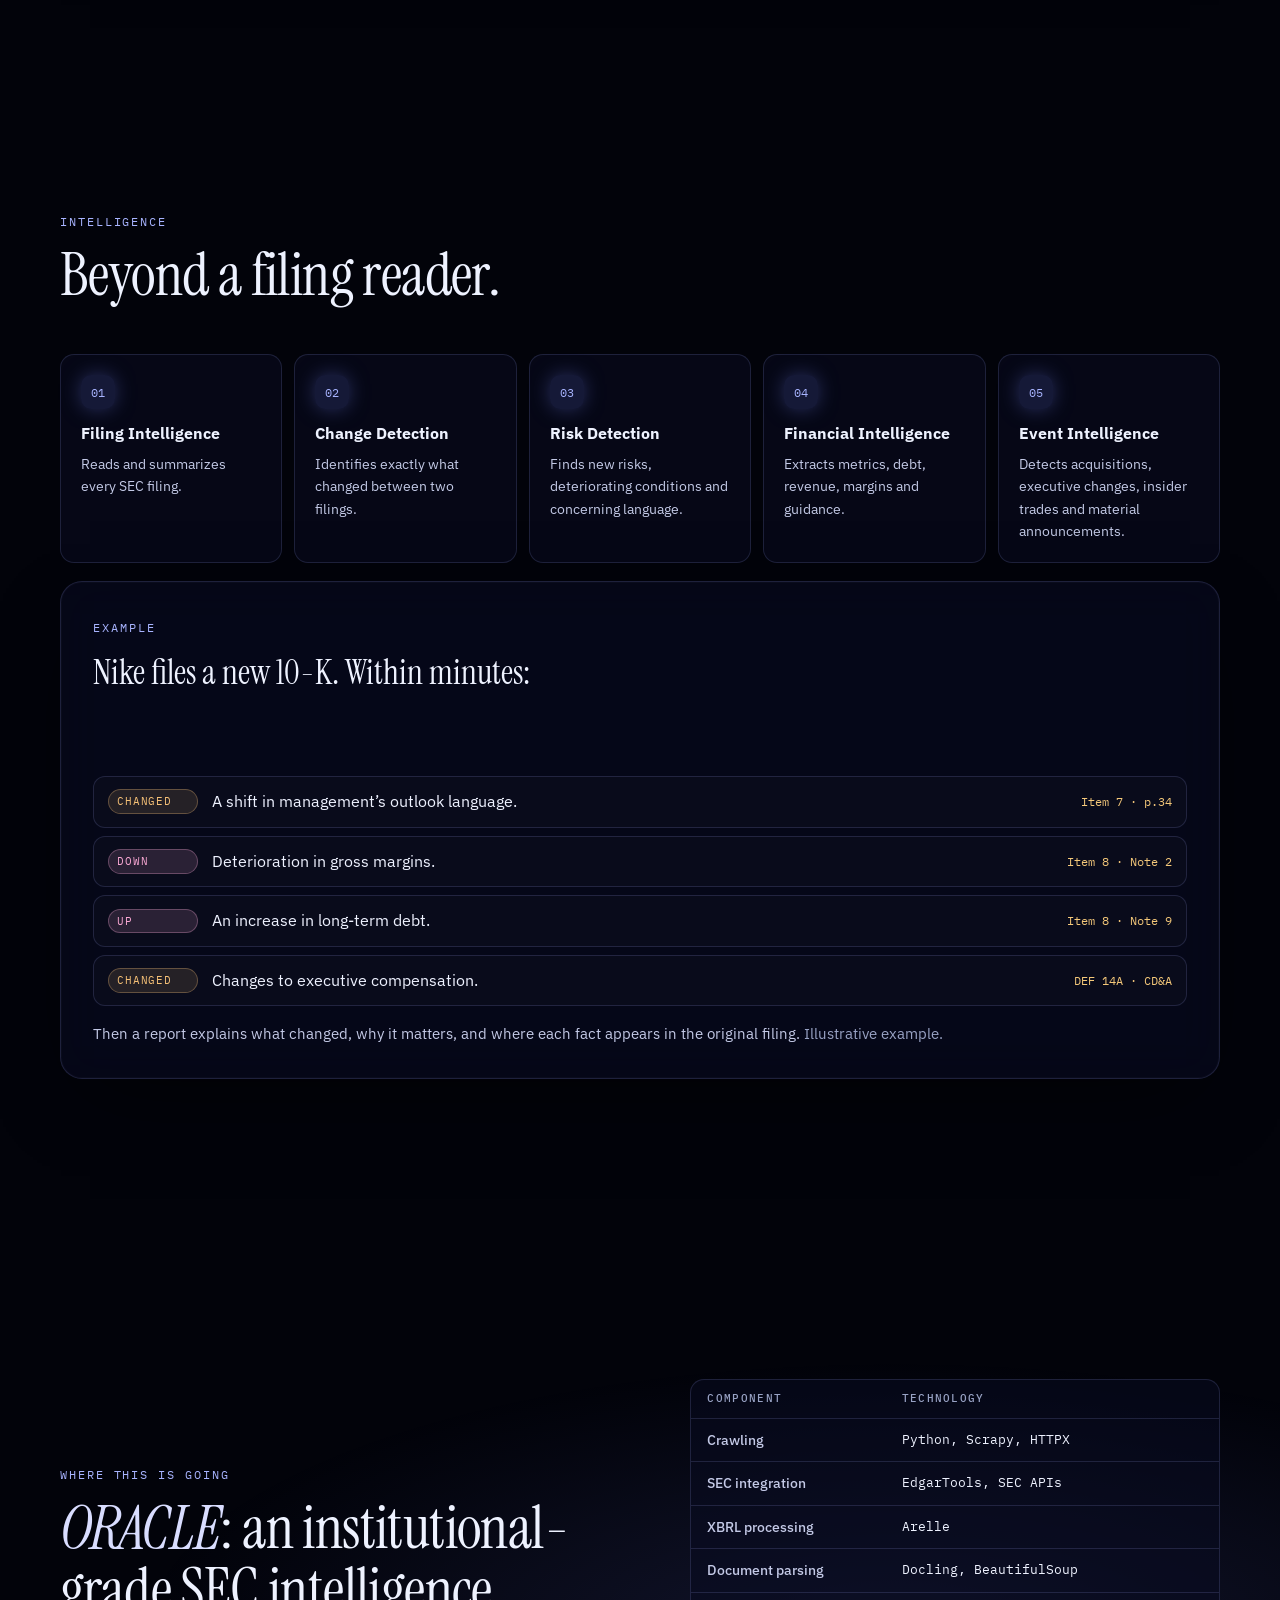
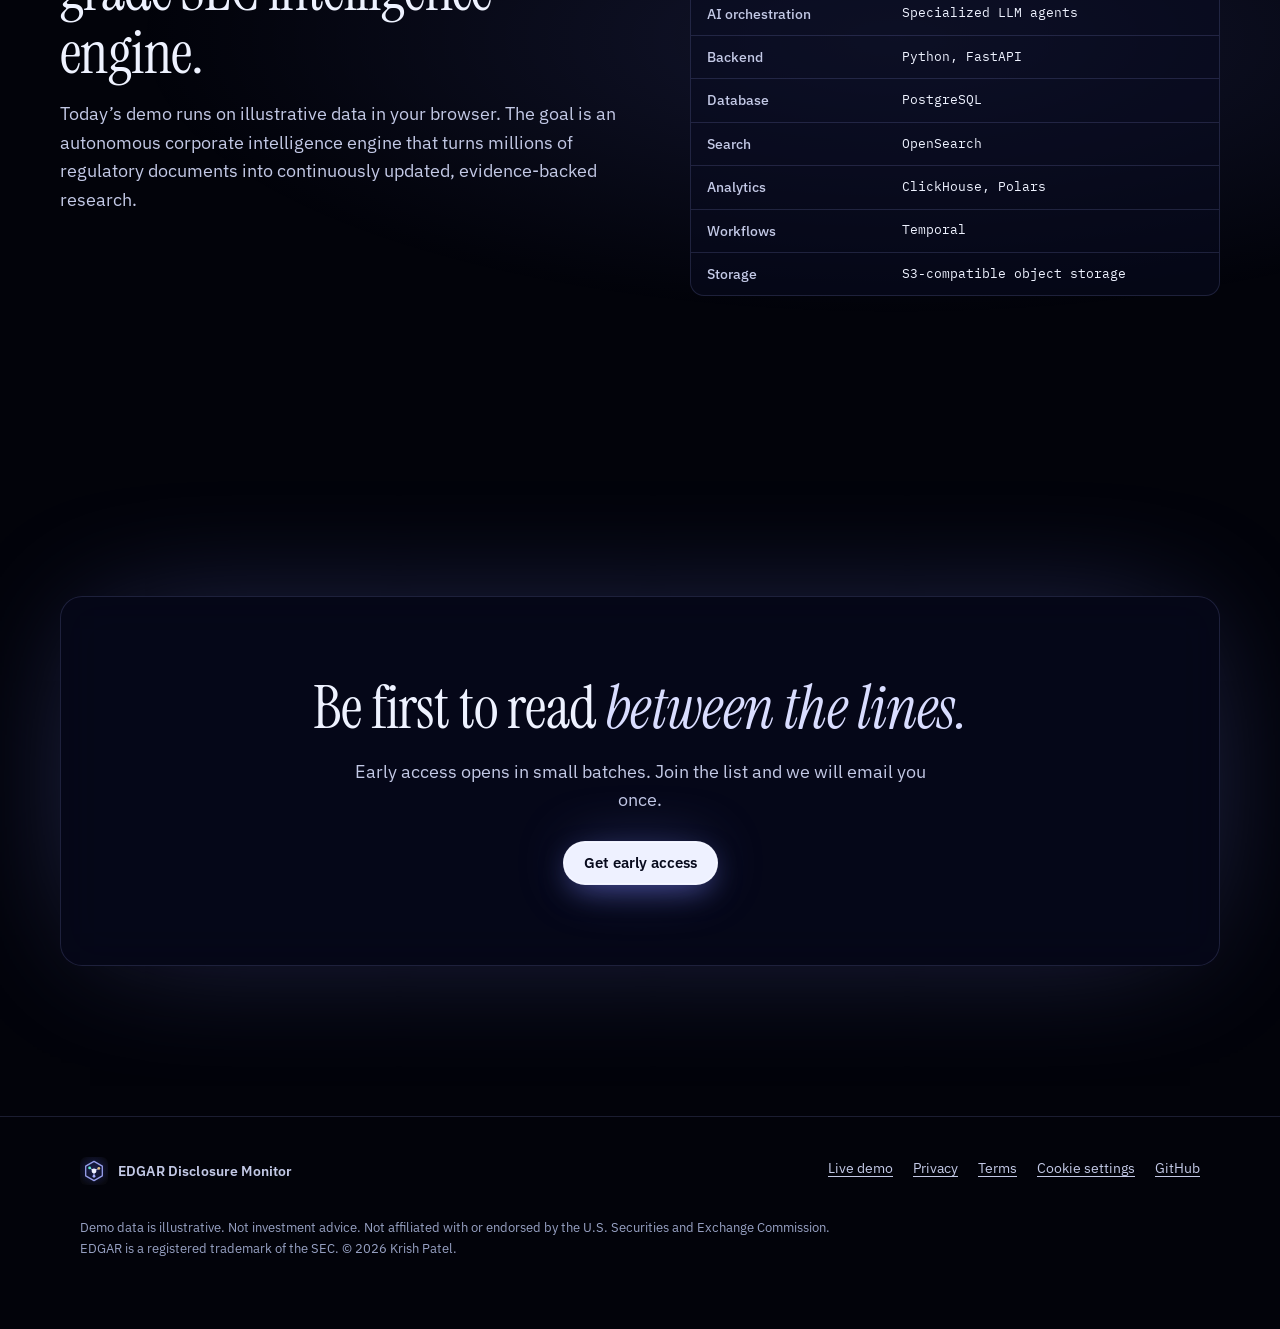
==== commit fce57a6c: "feat: deep-space redesign, interactive Earth hero, full filing catalog, ORACLE crawler - Space palet" ====
--- a/index.html
+++ b/index.html
@@ -5,9 +5,9 @@
 <meta name="viewport" content="width=device-width, initial-scale=1, viewport-fit=cover">
 <meta http-equiv="Content-Security-Policy" content="upgrade-insecure-requests">
 <title>EDGAR Disclosure Monitor &mdash; AI intelligence for every SEC filing</title>
-<meta name="description" content="EDGAR Disclosure Monitor crawls SEC EDGAR, parses HTML, iXBRL and PDF filings, and uses AI agents to surface what changed, with cited reports. Join the early-access waitlist.">
+<meta name="description" content="EDGAR Disclosure Monitor crawls SEC EDGAR across 50+ form types, parses HTML, iXBRL and PDF filings, and uses six AI agents to surface what changed, with cited reports. Join the early-access waitlist.">
 <link rel="canonical" href="https://krish-1717.github.io/edgar-disclosure-monitor/">
-<meta name="theme-color" content="#05060c">
+<meta name="theme-color" content="#02030a">
 <meta name="color-scheme" content="dark">
 <meta property="og:type" content="website">
 <meta property="og:site_name" content="EDGAR Disclosure Monitor">
@@ -46,8 +46,9 @@
   </a>
   <nav aria-label="Primary">
     <ul>
-      <li><a class="nav-link" href="#pipeline">Crawler</a></li>
+      <li><a class="nav-link" href="#crawler">Crawler</a></li>
       <li><a class="nav-link" href="#coverage">Coverage</a></li>
+      <li><a class="nav-link" href="#intelligence">Intelligence</a></li>
       <li><a class="nav-link" href="#oracle">Vision</a></li>
       <li><a class="nav-link" href="app.html">Live demo</a></li>
     </ul>
@@ -56,19 +57,23 @@
 </header>
 
 <main id="main">
-  <!-- ============ PINNED SCROLLYTELLING HERO ============ -->
+  <!-- ============ PINNED SCROLLYTELLING HERO: galaxy + interactive Earth ============ -->
   <section class="story" id="story" aria-label="Introduction">
     <div class="story-stage">
-      <div class="layer layer-bg" data-depth="0.15" aria-hidden="true">
+      <div class="layer layer-bg" aria-hidden="true">
         <div class="glow glow-a"></div>
         <div class="glow glow-b"></div>
         <div class="glow glow-c"></div>
-      </div>
-      <canvas class="layer story-canvas" id="story-canvas" aria-hidden="true"></canvas>
+        <div class="galaxy-tilt"><div class="galaxy-spin"><canvas id="galaxy" width="1400" height="1400"></canvas></div></div>
+      </div>
+      <canvas class="layer stars stars-far" id="stars-far" aria-hidden="true"></canvas>
+      <canvas class="layer stars stars-near" id="stars-near" aria-hidden="true"></canvas>
+      <canvas class="layer story-canvas" id="story-canvas" tabindex="0" role="img"
+        aria-label="Interactive globe showing companies filing with the SEC. Drag, or use the arrow keys, to rotate it."></canvas>
       <div class="layer vignette" aria-hidden="true"></div>
 
       <!-- mid-ground UI fragments (parallax) -->
-      <div class="layer layer-mid" data-depth="0.5" aria-hidden="true">
+      <div class="layer layer-mid" aria-hidden="true">
         <div class="ui-frag frag-diff glass">
           <div class="frag-head"><span class="pill pill-rose">CHANGED</span><span class="mono">10-K &middot; Item 7 &middot; MD&amp;A</span></div>
           <p class="frag-old">&ldquo;We expect revenues to remain consistent with prior periods&hellip;&rdquo;</p>
@@ -81,17 +86,21 @@
         </div>
         <div class="ui-frag frag-agents glass">
           <div class="mono small">AGENTS</div>
-          <ul><li><b class="dot ok"></b>Financial</li><li><b class="dot warn"></b>Risk</li><li><b class="dot ok"></b>Historical diff</li><li><b class="dot rose"></b>Forensic</li></ul>
+          <ul><li><b class="dot ok"></b>Financial</li><li><b class="dot warn"></b>Risk</li><li><b class="dot ok"></b>Historical diff</li><li><b class="dot rose"></b>Forensic</li><li><b class="dot ok"></b>Corporate intel</li><li><b class="dot warn"></b>External research</li></ul>
+        </div>
+        <div class="ui-frag frag-feed glass">
+          <div class="mono small">LIVE CRAWL</div>
+          <ol class="mono" id="hero-feed"></ol>
         </div>
       </div>
 
       <!-- foreground type: four scenes cross-fade with scroll -->
-      <div class="layer layer-fg" data-depth="1">
+      <div class="layer layer-fg">
         <article class="scene scene-1 is-active" data-scene="0">
           <div class="scene-card glass">
             <span class="eyebrow">SEC disclosure intelligence</span>
             <h1 class="display">Every filing.<br><em>Every footnote.</em><br>Every change.</h1>
-            <p class="lede">EDGAR Disclosure Monitor reads 10-Ks, proxies, insider forms and offerings the moment they land, and tells you exactly what moved.</p>
+            <p class="lede">EDGAR Disclosure Monitor watches every public company on Earth that files with the SEC, reads each document the moment it lands, and tells you exactly what moved.</p>
             <div class="cta-row">
               <a class="btn btn-cta" href="#waitlist" data-waitlist>Get early access</a>
               <a class="text-link" href="app.html">Explore the live demo</a>
@@ -102,14 +111,14 @@
           <div class="scene-card glass">
             <span class="eyebrow">01 &middot; Discover</span>
             <h2 class="display">Crawled the moment it hits EDGAR.</h2>
-            <p class="lede">Thousands of documents a day. HTML, inline XBRL and PDF exhibits, pulled straight from the source.</p>
+            <p class="lede">50+ form types from issuers worldwide. HTML, inline XBRL, PDFs and exhibits, pulled straight from the source with fair-access rate limits.</p>
           </div>
         </article>
         <article class="scene scene-3" data-scene="2">
           <div class="scene-card glass">
             <span class="eyebrow">02 &middot; Understand</span>
-            <h2 class="display">Read by AI agents that <em>never skim.</em></h2>
-            <p class="lede">Financial, risk, historical-diff and forensic agents compare every sentence against the prior filing.</p>
+            <h2 class="display">Read by six AI agents that <em>never skim.</em></h2>
+            <p class="lede">Financial, risk, historical-diff, forensic, corporate-intelligence and external-research agents compare every sentence with the last filing.</p>
           </div>
         </article>
         <article class="scene scene-4" data-scene="3">
@@ -121,69 +130,83 @@
         </article>
       </div>
 
+      <div class="drag-hint mono" aria-hidden="true"><span class="drag-ico"></span>Drag to spin the Earth</div>
       <div class="story-progress" aria-hidden="true"><i></i><i></i><i></i><i></i></div>
       <div class="scroll-hint" aria-hidden="true"><span>Scroll</span><b></b></div>
     </div>
   </section>
 
-  <!-- ============ CRAWLER PIPELINE ============ -->
-  <section class="section" id="pipeline" aria-labelledby="pipeline-title">
+  <!-- ============ ORACLE CRAWLER ============ -->
+  <section class="section" id="crawler" aria-labelledby="crawler-title">
     <div class="wrap">
       <header class="section-head reveal">
-        <span class="eyebrow">The crawler</span>
-        <h2 id="pipeline-title" class="display-md">From raw filing to <em>cited answer</em> in five steps.</h2>
-        <p class="lede">Every claim traces back to a page, section and sentence of the original document.</p>
+        <span class="eyebrow">The crawler &middot; ORACLE engine</span>
+        <h2 id="crawler-title" class="display-md">An autonomous crawler that <em>reads like an analyst.</em></h2>
+        <p class="lede">It continuously discovers, retrieves, indexes and analyzes corporate filings, and every finding traces back to a page, section and sentence of the original document.</p>
       </header>
-      <ol class="pipeline">
-        <li class="step reveal">
-          <span class="step-num mono">01</span>
-          <h3>Discover</h3>
-          <p>Watches EDGAR feeds and the submissions API for new accession numbers across your watchlist.</p>
-        </li>
-        <li class="step reveal">
-          <span class="step-num mono">02</span>
-          <h3>Retrieve</h3>
-          <p>Fetches the primary document and every exhibit, respecting SEC fair-access rate limits.</p>
-        </li>
-        <li class="step reveal">
-          <span class="step-num mono">03</span>
-          <h3>Parse</h3>
-          <p>Segments sections and extracts tagged facts.</p>
-          <div class="chips"><span class="chip">HTML</span><span class="chip">iXBRL</span><span class="chip">PDF</span></div>
-        </li>
-        <li class="step reveal">
-          <span class="step-num mono">04</span>
-          <h3>AI agents</h3>
-          <p>Specialists work in parallel and cross-check each other.</p>
-          <div class="chips"><span class="chip">Financial</span><span class="chip">Risk</span><span class="chip">Historical diff</span><span class="chip">Forensic</span></div>
-        </li>
-        <li class="step reveal">
-          <span class="step-num mono">05</span>
-          <h3>Cited report</h3>
-          <p>A scored brief where every finding links to its source passage.</p>
-          <p class="cite mono">[10-K 2024 &middot; Item 1A &middot; p.31]</p>
-        </li>
-      </ol>
-    </div>
-  </section>
-
-  <!-- ============ COVERAGE ============ -->
+
+      <div class="crawler-grid">
+        <ol class="subsystems" role="tablist" aria-label="Crawler subsystems" id="subsystems">
+          <li><button type="button" role="tab" aria-selected="true" aria-controls="subsystem-panel" id="ss-0" data-ss="0"><span class="mono">01</span>Data acquisition</button></li>
+          <li><button type="button" role="tab" aria-selected="false" aria-controls="subsystem-panel" id="ss-1" data-ss="1" tabindex="-1"><span class="mono">02</span>Extraction &amp; processing</button></li>
+          <li><button type="button" role="tab" aria-selected="false" aria-controls="subsystem-panel" id="ss-2" data-ss="2" tabindex="-1"><span class="mono">03</span>AI intelligence</button></li>
+          <li><button type="button" role="tab" aria-selected="false" aria-controls="subsystem-panel" id="ss-3" data-ss="3" tabindex="-1"><span class="mono">04</span>Cited reports</button></li>
+          <li><button type="button" role="tab" aria-selected="false" aria-controls="subsystem-panel" id="ss-4" data-ss="4" tabindex="-1"><span class="mono">05</span>Guarantees</button></li>
+        </ol>
+        <div class="subsystem-panel glass" id="subsystem-panel" role="tabpanel" aria-labelledby="ss-0" tabindex="0"></div>
+
+        <div class="console glass" aria-label="Simulated crawler console">
+          <div class="console-head">
+            <span class="dot ok"></span><span class="mono">oracle-crawler &middot; simulated</span>
+            <span class="console-rate mono" id="console-rate">0.0 req/s</span>
+          </div>
+          <div class="console-metrics" id="console-metrics">
+            <div><b id="m-disc">0</b><span>discovered</span></div>
+            <div><b id="m-ret">0</b><span>retrieved</span></div>
+            <div><b id="m-dup">0</b><span>duplicates skipped</span></div>
+            <div><b id="m-cite">0</b><span>citations</span></div>
+          </div>
+          <ol class="console-log mono" id="console-log" aria-live="off"></ol>
+        </div>
+      </div>
+    </div>
+  </section>
+
+  <!-- ============ COVERAGE (full catalog) ============ -->
   <section class="section" id="coverage" aria-labelledby="coverage-title">
     <div class="wrap">
       <header class="section-head reveal">
         <span class="eyebrow">Coverage</span>
         <h2 id="coverage-title" class="display-md">Not just the 10-K. <em>The whole paper trail.</em></h2>
-        <p class="lede">Seven families of forms, with the seven that move markets most given extra weight.</p>
+        <p class="lede">Every filing family investors rely on, plus the investor documents that never reach EDGAR as standalone forms.</p>
       </header>
-      <div class="coverage-grid">
-        <div class="cov reveal" style="--c:#a5adff"><h3>Financial reporting</h3><p class="forms"><b>10-K</b><b>10-Q</b><b>8-K</b><span>20-F</span><span>6-K</span><span>11-K</span></p></div>
-        <div class="cov reveal" style="--c:#5eead4"><h3>Governance &amp; proxy</h3><p class="forms"><b>DEF&nbsp;14A</b><span>PRE&nbsp;14A</span><span>DEFA14A</span><span>DEF&nbsp;14C</span><span>DEFM14A</span><span>DEFC14A</span></p></div>
-        <div class="cov reveal" style="--c:#e3c08a"><h3>Insider &amp; ownership</h3><p class="forms"><span>Form&nbsp;3</span><b>Form&nbsp;4</b><span>Form&nbsp;5</span><span>144</span><span>13D</span><span>13G</span><span>13F-HR</span></p></div>
-        <div class="cov reveal" style="--c:#c4a1ff"><h3>Offerings</h3><p class="forms"><b>S-1</b><span>S-3</span><b>S-4</b><span>S-8</span><span>424B3</span><span>424B5</span><span>F-1</span><span>F-3</span></p></div>
-        <div class="cov reveal" style="--c:#ff9aae"><h3>M&amp;A</h3><p class="forms"><span>SC&nbsp;TO-T</span><span>SC&nbsp;TO-I</span><span>SC&nbsp;14D9</span><span>425</span><span>PREM14A</span></p></div>
-        <div class="cov reveal" style="--c:#7dd3fc"><h3>Debt</h3><p class="forms"><span>424B2</span><span>FWP</span></p></div>
-        <div class="cov reveal" style="--c:#b6c0d4"><h3>Specialized</h3><p class="forms"><span>SD</span><span>13F-NT</span><span>10-D</span><span>ABS-EE</span><span>NT&nbsp;10-K</span><span>NT&nbsp;10-Q</span><span>15-12B/G</span></p></div>
-        <div class="cov cov-key reveal"><h3>Tier 1</h3><p>Emphasized forms are highlighted like <b>this</b> in the network and weighted higher in scoring.</p></div>
+      <div class="tiers reveal" id="tiers"></div>
+      <div class="cov-tabs reveal" role="tablist" aria-label="Filing categories" id="cov-tabs"></div>
+      <div class="cov-panel glass reveal" id="cov-panel" role="tabpanel" tabindex="0"></div>
+    </div>
+  </section>
+
+  <!-- ============ INTELLIGENCE ============ -->
+  <section class="section" id="intelligence" aria-labelledby="intel-title">
+    <div class="wrap">
+      <header class="section-head reveal">
+        <span class="eyebrow">Intelligence</span>
+        <h2 id="intel-title" class="display-md">Beyond a filing reader.</h2>
+      </header>
+      <ul class="features" id="features"></ul>
+      <div class="example glass reveal">
+        <div class="example-head">
+          <span class="eyebrow">Example</span>
+          <h3>Nike files a new 10-K. Within minutes:</h3>
+        </div>
+        <ol class="findings">
+          <li class="reveal"><span class="pill pill-ok">ADDED</span><p>A newly added risk factor.</p><span class="cite mono">Item 1A &middot; p.18</span></li>
+          <li class="reveal"><span class="pill pill-warn">CHANGED</span><p>A shift in management&rsquo;s outlook language.</p><span class="cite mono">Item 7 &middot; p.34</span></li>
+          <li class="reveal"><span class="pill pill-rose">DOWN</span><p>Deterioration in gross margins.</p><span class="cite mono">Item 8 &middot; Note 2</span></li>
+          <li class="reveal"><span class="pill pill-rose">UP</span><p>An increase in long-term debt.</p><span class="cite mono">Item 8 &middot; Note 9</span></li>
+          <li class="reveal"><span class="pill pill-warn">CHANGED</span><p>Changes to executive compensation.</p><span class="cite mono">DEF 14A &middot; CD&amp;A</span></li>
+        </ol>
+        <p class="example-foot">Then a report explains what changed, why it matters, and where each fact appears in the original filing. <span class="muted">Illustrative example.</span></p>
       </div>
     </div>
   </section>
@@ -194,16 +217,25 @@
       <div class="reveal">
         <span class="eyebrow">Where this is going</span>
         <h2 id="oracle-title" class="display-md"><em>ORACLE</em>: an institutional-grade SEC intelligence engine.</h2>
-        <p class="lede">Today's demo runs on illustrative data in your browser. The roadmap is a production crawler and AI engine that ingests the full EDGAR corpus, normalizes XBRL facts, and answers questions with citations.</p>
-      </div>
-      <ul class="stack reveal" aria-label="Planned technology stack">
-        <li><span class="mono">Python</span> core services</li>
-        <li><span class="mono">Scrapy</span> distributed crawling</li>
-        <li><span class="mono">EdgarTools</span> filing access</li>
-        <li><span class="mono">Arelle</span> XBRL validation</li>
-        <li><span class="mono">FastAPI</span> query layer</li>
-        <li><span class="mono">PostgreSQL</span> filing store</li>
-      </ul>
+        <p class="lede">Today&rsquo;s demo runs on illustrative data in your browser. The goal is an autonomous corporate intelligence engine that turns millions of regulatory documents into continuously updated, evidence-backed research.</p>
+      </div>
+      <table class="stack-table reveal">
+        <caption class="sr-only">Planned technology stack</caption>
+        <thead><tr><th scope="col">Component</th><th scope="col">Technology</th></tr></thead>
+        <tbody>
+          <tr><th scope="row">Crawling</th><td>Python, Scrapy, HTTPX</td></tr>
+          <tr><th scope="row">SEC integration</th><td>EdgarTools, SEC APIs</td></tr>
+          <tr><th scope="row">XBRL processing</th><td>Arelle</td></tr>
+          <tr><th scope="row">Document parsing</th><td>Docling, BeautifulSoup</td></tr>
+          <tr><th scope="row">AI orchestration</th><td>Specialized LLM agents</td></tr>
+          <tr><th scope="row">Backend</th><td>Python, FastAPI</td></tr>
+          <tr><th scope="row">Database</th><td>PostgreSQL</td></tr>
+          <tr><th scope="row">Search</th><td>OpenSearch</td></tr>
+          <tr><th scope="row">Analytics</th><td>ClickHouse, Polars</td></tr>
+          <tr><th scope="row">Workflows</th><td>Temporal</td></tr>
+          <tr><th scope="row">Storage</th><td>S3-compatible object storage</td></tr>
+        </tbody>
+      </table>
     </div>
   </section>
 
@@ -234,6 +266,7 @@
 </footer>
 
 <script src="assets/js/site.js"></script>
+<script src="assets/js/filings.js" defer></script>
 <script src="assets/js/landing.js" defer></script>
 </body>
 </html>
--- a/assets/css/site.css
+++ b/assets/css/site.css
@@ -1,26 +1,28 @@
 /* EDGAR Disclosure Monitor - shared site styles (pure ASCII; see CLAUDE.md) */
 :root {
-  --bg: #05060c;
-  --bg-2: #090b16;
-  --surface: rgba(14, 17, 34, 0.62);
-  --surface-solid: #0e1122;
-  --surface-2: #141831;
-  --border: rgba(148, 163, 214, 0.16);
-  --border-strong: rgba(148, 163, 214, 0.30);
-  --text: #eef1f8;
-  --text-2: #c0c7d8;
-  --muted: #949db2;
-  --accent: #a5adff;
-  --accent-strong: #7c86ff;
-  --teal: #5eead4;
-  --gold: #e3c08a;
-  --rose: #ff9aae;
+  /* Deep-space palette */
+  --bg: #02030a;
+  --bg-2: #060818;
+  --surface: rgba(10, 12, 34, 0.58);
+  --surface-solid: #0a0d24;
+  --surface-2: #11153a;
+  --border: rgba(160, 170, 255, 0.16);
+  --border-strong: rgba(160, 170, 255, 0.30);
+  --text: #eef2ff;
+  --text-2: #c3c9e6;
+  --muted: #98a2c4;
+  --accent: #a8b4ff;        /* nebula periwinkle */
+  --accent-strong: #7b87ff;
+  --violet: #b794ff;        /* nebula violet */
+  --teal: #67e8f9;          /* cosmic cyan */
+  --gold: #f5c97a;          /* starlight */
+  --rose: #f9a8d4;          /* plasma */
   --ok: #6ee7b7;
   --warn: #f6c177;
-  --danger: #ff8f8f;
-  --cta-bg: #eef0ff;
-  --cta-text: #0a0c18;
-  --focus: #c7ccff;
+  --danger: #ff9b9b;
+  --cta-bg: #eef1ff;
+  --cta-text: #070a1c;
+  --focus: #cdd3ff;
   --radius: 14px;
   --radius-lg: 22px;
   --ease-cine: cubic-bezier(0.65, 0, 0.35, 1);
@@ -28,13 +30,19 @@
   --font-sans: "IBM Plex Sans", system-ui, -apple-system, "Segoe UI", sans-serif;
   --font-mono: "IBM Plex Mono", ui-monospace, SFMono-Regular, Menlo, monospace;
   --font-display: "Instrument Serif", "Iowan Old Style", Georgia, serif;
+  /* Static CSS starfield + nebula, reused by every page */
+  --stars: url("data:image/svg+xml,%3Csvg xmlns='http://www.w3.org/2000/svg' width='480' height='480'%3E%3Ccircle cx='155' cy='72' r='1.2' fill='%23ffffff' fill-opacity='0.3'/%3E%3Ccircle cx='257' cy='176' r='0.5' fill='%23cbbcff' fill-opacity='0.39'/%3E%3Ccircle cx='41' cy='201' r='0.6' fill='%23ffffff' fill-opacity='0.61'/%3E%3Ccircle cx='28' cy='271' r='0.6' fill='%23cbbcff' fill-opacity='0.87'/%3E%3Ccircle cx='277' cy='190' r='0.6' fill='%23ffffff' fill-opacity='0.61'/%3E%3Ccircle cx='64' cy='201' r='1.0' fill='%23ffffff' fill-opacity='0.62'/%3E%3Ccircle cx='269' cy='327' r='0.5' fill='%23cbbcff' fill-opacity='0.62'/%3E%3Ccircle cx='90' cy='47' r='1.2' fill='%23ffffff' fill-opacity='0.62'/%3E%3Ccircle cx='297' cy='238' r='1.0' fill='%23ffe8cf' fill-opacity='0.76'/%3E%3Ccircle cx='223' cy='443' r='0.7' fill='%23dfe5ff' fill-opacity='0.41'/%3E%3Ccircle cx='86' cy='374' r='0.5' fill='%23cbbcff' fill-opacity='0.45'/%3E%3Ccircle cx='238' cy='165' r='0.8' fill='%23dfe5ff' fill-opacity='0.65'/%3E%3Ccircle cx='35' cy='246' r='0.6' fill='%23dfe5ff' fill-opacity='0.35'/%3E%3Ccircle cx='235' cy='19' r='1.2' fill='%23ffffff' fill-opacity='0.75'/%3E%3Ccircle cx='275' cy='420' r='0.7' fill='%23dfe5ff' fill-opacity='0.7'/%3E%3Ccircle cx='285' cy='278' r='0.8' fill='%23ffffff' fill-opacity='0.8'/%3E%3Ccircle cx='453' cy='228' r='1.2' fill='%23ffffff' fill-opacity='0.29'/%3E%3Ccircle cx='337' cy='311' r='1.2' fill='%23ffe8cf' fill-opacity='0.43'/%3E%3Ccircle cx='185' cy='321' r='0.5' fill='%23ffe8cf' fill-opacity='0.48'/%3E%3Ccircle cx='293' cy='237' r='0.6' fill='%23dfe5ff' fill-opacity='0.33'/%3E%3Ccircle cx='119' cy='188' r='0.8' fill='%23ffffff' fill-opacity='0.36'/%3E%3Ccircle cx='193' cy='133' r='0.6' fill='%23ffe8cf' fill-opacity='0.81'/%3E%3Ccircle cx='134' cy='199' r='0.7' fill='%23ffe8cf' fill-opacity='0.87'/%3E%3Ccircle cx='72' cy='85' r='0.6' fill='%23ffffff' fill-opacity='0.26'/%3E%3Ccircle cx='399' cy='88' r='0.7' fill='%23ffffff' fill-opacity='0.34'/%3E%3Ccircle cx='257' cy='293' r='0.7' fill='%23ffffff' fill-opacity='0.7'/%3E%3Ccircle cx='247' cy='296' r='1.2' fill='%23ffffff' fill-opacity='0.55'/%3E%3Ccircle cx='418' cy='457' r='1.2' fill='%23cbbcff' fill-opacity='0.51'/%3E%3Ccircle cx='192' cy='50' r='1.2' fill='%23ffe8cf' fill-opacity='0.29'/%3E%3Ccircle cx='32' cy='100' r='0.6' fill='%23ffffff' fill-opacity='0.47'/%3E%3Ccircle cx='25' cy='0' r='0.6' fill='%23cbbcff' fill-opacity='0.32'/%3E%3Ccircle cx='175' cy='12' r='0.6' fill='%23cbbcff' fill-opacity='0.49'/%3E%3Ccircle cx='305' cy='459' r='1.0' fill='%23dfe5ff' fill-opacity='0.56'/%3E%3Ccircle cx='55' cy='234' r='0.8' fill='%23ffe8cf' fill-opacity='0.56'/%3E%3Ccircle cx='41' cy='49' r='0.7' fill='%23dfe5ff' fill-opacity='0.56'/%3E%3Ccircle cx='332' cy='248' r='0.6' fill='%23cbbcff' fill-opacity='0.49'/%3E%3Ccircle cx='331' cy='439' r='1.0' fill='%23dfe5ff' fill-opacity='0.89'/%3E%3Ccircle cx='414' cy='334' r='0.7' fill='%23cbbcff' fill-opacity='0.49'/%3E%3Ccircle cx='80' cy='371' r='1.0' fill='%23cbbcff' fill-opacity='0.76'/%3E%3Ccircle cx='158' cy='107' r='0.6' fill='%23ffffff' fill-opacity='0.78'/%3E%3Ccircle cx='355' cy='109' r='1.0' fill='%23ffe8cf' fill-opacity='0.48'/%3E%3Ccircle cx='14' cy='13' r='0.7' fill='%23ffe8cf' fill-opacity='0.42'/%3E%3Ccircle cx='332' cy='459' r='0.8' fill='%23dfe5ff' fill-opacity='0.87'/%3E%3Ccircle cx='175' cy='106' r='0.6' fill='%23ffe8cf' fill-opacity='0.38'/%3E%3Ccircle cx='98' cy='300' r='1.0' fill='%23ffffff' fill-opacity='0.56'/%3E%3Ccircle cx='313' cy='384' r='0.5' fill='%23ffffff' fill-opacity='0.84'/%3E%3Ccircle cx='376' cy='360' r='0.8' fill='%23ffffff' fill-opacity='0.53'/%3E%3Ccircle cx='305' cy='42' r='1.2' fill='%23ffe8cf' fill-opacity='0.55'/%3E%3Ccircle cx='357' cy='41' r='0.6' fill='%23ffffff' fill-opacity='0.9'/%3E%3Ccircle cx='13' cy='284' r='0.8' fill='%23ffffff' fill-opacity='0.65'/%3E%3Ccircle cx='286' cy='228' r='0.7' fill='%23ffffff' fill-opacity='0.61'/%3E%3Ccircle cx='63' cy='7' r='1.2' fill='%23ffffff' fill-opacity='0.59'/%3E%3Ccircle cx='448' cy='208' r='0.6' fill='%23ffffff' fill-opacity='0.27'/%3E%3Ccircle cx='102' cy='241' r='1.0' fill='%23dfe5ff' fill-opacity='0.42'/%3E%3Ccircle cx='201' cy='63' r='1.2' fill='%23dfe5ff' fill-opacity='0.83'/%3E%3Ccircle cx='318' cy='391' r='1.0' fill='%23ffe8cf' fill-opacity='0.79'/%3E%3Ccircle cx='422' cy='63' r='0.6' fill='%23cbbcff' fill-opacity='0.58'/%3E%3Ccircle cx='419' cy='373' r='1.0' fill='%23ffffff' fill-opacity='0.75'/%3E%3Ccircle cx='72' cy='68' r='1.0' fill='%23ffffff' fill-opacity='0.61'/%3E%3Ccircle cx='156' cy='249' r='1.0' fill='%23ffe8cf' fill-opacity='0.76'/%3E%3Ccircle cx='51' cy='269' r='0.6' fill='%23ffffff' fill-opacity='0.43'/%3E%3Ccircle cx='371' cy='244' r='1.0' fill='%23ffffff' fill-opacity='0.74'/%3E%3Ccircle cx='438' cy='213' r='1.0' fill='%23cbbcff' fill-opacity='0.64'/%3E%3Ccircle cx='96' cy='133' r='1.0' fill='%23cbbcff' fill-opacity='0.77'/%3E%3Ccircle cx='244' cy='119' r='1.0' fill='%23dfe5ff' fill-opacity='0.85'/%3E%3Ccircle cx='429' cy='97' r='0.8' fill='%23ffffff' fill-opacity='0.52'/%3E%3Ccircle cx='188' cy='152' r='1.2' fill='%23ffffff' fill-opacity='0.53'/%3E%3Ccircle cx='102' cy='145' r='0.5' fill='%23ffffff' fill-opacity='0.86'/%3E%3Ccircle cx='309' cy='176' r='0.7' fill='%23ffffff' fill-opacity='0.88'/%3E%3Ccircle cx='105' cy='457' r='0.8' fill='%23ffe8cf' fill-opacity='0.36'/%3E%3C/svg%3E");
+  --nebula:
+    radial-gradient(ellipse 60% 50% at 78% 18%, rgba(123, 135, 255, 0.16), transparent 70%),
+    radial-gradient(ellipse 50% 40% at 12% 80%, rgba(183, 148, 255, 0.12), transparent 70%),
+    radial-gradient(ellipse 40% 30% at 55% 60%, rgba(103, 232, 249, 0.06), transparent 70%);
 }
 
 *, *::before, *::after { box-sizing: border-box; }
 html { -webkit-text-size-adjust: 100%; }
 body {
   margin: 0;
-  background: var(--bg);
+  background-color: var(--bg);
   color: var(--text);
   font-family: var(--font-sans);
   font-size: 16px;
@@ -42,6 +50,8 @@
   -webkit-font-smoothing: antialiased;
   overflow-x: hidden;
 }
+/* fixed space backdrop on its own layer (cheaper than background-attachment: fixed) */
+body::before { content: ""; position: fixed; inset: 0; z-index: -2; pointer-events: none; background-color: var(--bg); background-image: var(--nebula), var(--stars); background-size: 100% 100%, 100% 100%, 100% 100%, 480px 480px; }
 img, svg { max-width: 100%; }
 a { color: var(--accent); text-underline-offset: 3px; }
 a:hover { color: #d3d7ff; }
@@ -74,7 +84,7 @@
   width: min(1120px, calc(100% - 24px));
   display: flex; align-items: center; justify-content: space-between; gap: 12px;
   padding: 10px 12px 10px 18px;
-  background: rgba(9, 11, 22, 0.55);
+  background: rgba(6, 8, 22, 0.55);
   border: 1px solid var(--border);
   border-radius: 999px;
   -webkit-backdrop-filter: blur(18px) saturate(140%);
@@ -98,9 +108,9 @@
 }
 .btn-cta {
   background: var(--cta-bg); color: var(--cta-text);
-  box-shadow: 0 0 0 1px rgba(255, 255, 255, 0.4) inset, 0 10px 30px -8px rgba(124, 134, 255, 0.55), 0 0 60px -10px rgba(124, 134, 255, 0.45);
-}
-.btn-cta:hover { color: var(--cta-text); transform: translateY(-1px); box-shadow: 0 0 0 1px rgba(255, 255, 255, 0.5) inset, 0 14px 36px -8px rgba(124, 134, 255, 0.7), 0 0 80px -8px rgba(124, 134, 255, 0.55); }
+  box-shadow: 0 0 0 1px rgba(255, 255, 255, 0.4) inset, 0 10px 30px -8px rgba(123, 135, 255, 0.55), 0 0 60px -10px rgba(123, 135, 255, 0.45);
+}
+.btn-cta:hover { color: var(--cta-text); transform: translateY(-1px); box-shadow: 0 0 0 1px rgba(255, 255, 255, 0.5) inset, 0 14px 36px -8px rgba(123, 135, 255, 0.7), 0 0 80px -8px rgba(123, 135, 255, 0.55); }
 .btn-ghost { background: transparent; color: var(--text); border-color: var(--border-strong); }
 .btn-ghost:hover { background: rgba(165, 173, 255, 0.08); color: var(--text); }
 .btn-sm { min-height: 36px; padding: 0 14px; font-size: 14px; }
@@ -130,8 +140,8 @@
 /* ---------- Modal (waitlist) ---------- */
 dialog.modal {
   width: min(460px, calc(100% - 32px)); padding: 0; border: 1px solid var(--border-strong);
-  border-radius: var(--radius-lg); background: rgba(12, 14, 28, 0.92); color: var(--text);
-  box-shadow: 0 40px 120px -20px rgba(0, 0, 0, 0.85), 0 0 120px -40px rgba(124, 134, 255, 0.5);
+  border-radius: var(--radius-lg); background: rgba(8, 10, 28, 0.92); color: var(--text);
+  box-shadow: 0 40px 120px -20px rgba(0, 0, 0, 0.85), 0 0 120px -40px rgba(123, 135, 255, 0.5);
 }
 dialog.modal::backdrop { background: rgba(3, 4, 10, 0.72); -webkit-backdrop-filter: blur(6px); backdrop-filter: blur(6px); }
 dialog.modal[open] { animation: modal-in 0.5s var(--ease-out); }
@@ -169,7 +179,7 @@
 .consent {
   position: fixed; z-index: 80; left: 50%; bottom: 16px; transform: translateX(-50%);
   width: min(680px, calc(100% - 24px)); padding: 18px 20px;
-  background: rgba(12, 14, 28, 0.94); border: 1px solid var(--border-strong); border-radius: 18px;
+  background: rgba(8, 10, 28, 0.94); border: 1px solid var(--border-strong); border-radius: 18px;
   -webkit-backdrop-filter: blur(16px); backdrop-filter: blur(16px);
   box-shadow: 0 30px 80px -20px rgba(0, 0, 0, 0.8);
   font-size: 14px; color: var(--text-2);
--- a/assets/css/landing.css
+++ b/assets/css/landing.css
@@ -1,132 +1,213 @@
-/* Landing page - cinematic scrollytelling. Only transform + opacity are animated. */
-.display, .display-md {
-  font-family: var(--font-display); font-weight: 400; letter-spacing: -0.01em; color: var(--text); margin: 10px 0 16px;
-}
-.display { font-size: clamp(44px, 7.4vw, 92px); line-height: 0.98; }
+/* Landing page - deep-space scrollytelling. Only transform + opacity are animated. */
+.display, .display-md { font-family: var(--font-display); font-weight: 400; letter-spacing: -0.01em; color: var(--text); margin: 10px 0 16px; }
+.display { font-size: clamp(44px, 7.2vw, 90px); line-height: 0.98; }
 .display-md { font-size: clamp(36px, 5vw, 60px); line-height: 1.04; }
-.display em, .display-md em { font-style: italic; color: #d6d9ff; }
-.lede { font-size: clamp(16px, 1.4vw, 19px); color: var(--text-2); max-width: 560px; margin: 0; }
+.display em, .display-md em { font-style: italic; color: #d9ddff; }
+.lede { font-size: clamp(16px, 1.4vw, 19px); color: var(--text-2); max-width: 580px; margin: 0; }
 .mono { font-family: var(--font-mono); }
 .small { font-size: 11px; letter-spacing: 0.14em; color: var(--muted); }
+.muted { color: var(--muted); }
 
 /* ---------- Story (pinned hero) ---------- */
 .story { position: relative; }
 .story-stage { position: relative; min-height: 100vh; padding: 120px 20px 80px; }
-.story.live { height: 440vh; }
+.story.live { height: 460vh; }
 .story.live .story-stage { position: sticky; top: 0; height: 100vh; height: 100svh; min-height: 0; padding: 0; overflow: hidden; }
 
-.layer { position: absolute; inset: 0; will-change: transform, opacity; }
-.story:not(.live) .layer:not(.layer-fg) { position: fixed; z-index: -1; }
+.layer { position: absolute; inset: 0; }
+.story:not(.live) .layer-bg, .story:not(.live) .stars, .story:not(.live) .vignette { position: fixed; z-index: -1; }
+.story:not(.live) .story-canvas { position: relative; display: block; width: 100%; height: 70vh; margin-bottom: 24px; }
 .story:not(.live) .layer-mid, .story:not(.live) .story-progress, .story:not(.live) .scroll-hint { display: none; }
 
+.layer-bg { overflow: hidden; background: radial-gradient(ellipse at 50% 120%, #0b0a26 0%, rgba(2, 3, 10, 0) 60%); will-change: transform; }
 .glow { position: absolute; border-radius: 50%; will-change: transform, opacity; }
-.glow-a { width: 90vmax; height: 90vmax; left: 35%; top: -20%; background: radial-gradient(closest-side, rgba(124, 134, 255, 0.30), rgba(124, 134, 255, 0) 70%); }
-.glow-b { width: 70vmax; height: 70vmax; left: 55%; top: 35%; background: radial-gradient(closest-side, rgba(94, 234, 212, 0.16), rgba(94, 234, 212, 0) 70%); opacity: 0; }
-.glow-c { width: 60vmax; height: 60vmax; left: -15%; top: 40%; background: radial-gradient(closest-side, rgba(227, 192, 138, 0.12), rgba(227, 192, 138, 0) 70%); opacity: 0; }
-.story-canvas { width: 100%; height: 100%; display: block; }
-.vignette { background: radial-gradient(ellipse at 60% 50%, rgba(5, 6, 12, 0) 40%, rgba(5, 6, 12, 0.75) 100%), linear-gradient(to bottom, rgba(5, 6, 12, 0.4), rgba(5, 6, 12, 0) 20%, rgba(5, 6, 12, 0) 80%, rgba(5, 6, 12, 1)); pointer-events: none; }
+.glow-a { width: 90vmax; height: 90vmax; left: 40%; top: -25%; background: radial-gradient(closest-side, rgba(123, 135, 255, 0.24), rgba(123, 135, 255, 0) 70%); }
+.glow-b { width: 75vmax; height: 75vmax; left: -20%; top: 30%; background: radial-gradient(closest-side, rgba(183, 148, 255, 0.20), rgba(183, 148, 255, 0) 70%); }
+.glow-c { width: 60vmax; height: 60vmax; left: 55%; top: 50%; background: radial-gradient(closest-side, rgba(103, 232, 249, 0.10), rgba(103, 232, 249, 0) 70%); opacity: 0.6; }
+
+/* Galaxy: drawn once to a canvas, inclined with a static transform, spun slowly with a GPU transform animation */
+.galaxy-tilt { position: absolute; left: 16%; top: 40%; width: 125vmax; height: 125vmax; margin: -62.5vmax 0 0 -62.5vmax; transform: rotate(-24deg) scaleY(0.46); will-change: transform; }
+.galaxy-spin { width: 100%; height: 100%; animation: galaxy-spin 420s linear infinite; will-change: transform; }
+.galaxy-spin canvas { width: 100%; height: 100%; display: block; opacity: 0.9; }
+@keyframes galaxy-spin { to { transform: rotate(360deg); } }
+
+.stars { width: 100%; height: 100%; display: block; pointer-events: none; will-change: transform; }
+.story-canvas { width: 100%; height: 100%; display: block; cursor: grab; touch-action: pan-y; outline: none; }
+.story-canvas.dragging { cursor: grabbing; }
+.story-canvas:focus-visible { box-shadow: inset 0 0 0 2px var(--focus); }
+.vignette { background: radial-gradient(ellipse at 60% 50%, rgba(2, 3, 10, 0) 45%, rgba(2, 3, 10, 0.7) 100%), linear-gradient(to bottom, rgba(2, 3, 10, 0.35), rgba(2, 3, 10, 0) 18%, rgba(2, 3, 10, 0) 80%, rgba(2, 3, 10, 1)); pointer-events: none; }
 
 .layer-fg { display: flex; align-items: center; pointer-events: none; }
 .story:not(.live) .layer-fg { position: relative; display: block; }
-.scene { position: absolute; left: max(20px, calc((100vw - 1120px) / 2)); right: 20px; top: 50%; transform: translateY(-50%); opacity: 0; pointer-events: none; }
+.scene { position: absolute; left: max(20px, calc((100vw - 1160px) / 2)); right: 20px; top: 50%; transform: translateY(-50%); opacity: 0; pointer-events: none; will-change: transform, opacity; }
 .scene.is-active { pointer-events: auto; }
-.story:not(.live) .scene { position: relative; left: auto; right: auto; top: auto; transform: none; opacity: 1; margin: 0 auto 32px; max-width: 1120px; }
-.scene-card { max-width: 620px; padding: clamp(24px, 4vw, 44px); }
-.scene-1 .scene-card { max-width: 680px; }
-.scene-card .lede { margin-top: 4px; }
+.story:not(.live) .scene { position: relative; left: auto; right: auto; top: auto; transform: none; opacity: 1; margin: 0 auto 32px; max-width: 1160px; }
+.scene-card { max-width: 600px; padding: clamp(24px, 4vw, 44px); background: rgba(6, 8, 24, 0.55); }
+.scene-1 .scene-card { max-width: 640px; }
 .cta-row { display: flex; flex-wrap: wrap; align-items: center; gap: 14px 24px; margin-top: 28px; }
 
 /* mid-ground fragments */
-.layer-mid { pointer-events: none; }
-.ui-frag { position: absolute; padding: 16px 18px; border-radius: 16px; opacity: 0; font-size: 13px; }
-.frag-diff { width: 340px; right: max(24px, calc((100vw - 1120px) / 2)); top: 22%; }
-.frag-score { width: 200px; right: max(300px, calc((100vw - 1120px) / 2 + 280px)); top: 62%; }
-.frag-agents { width: 210px; right: max(24px, calc((100vw - 1120px) / 2)); top: 60%; }
+.layer-mid { pointer-events: none; will-change: transform; }
+.ui-frag { position: absolute; padding: 16px 18px; border-radius: 16px; opacity: 0; font-size: 13px; will-change: transform, opacity; }
+.frag-diff { width: 330px; right: max(24px, calc((100vw - 1160px) / 2)); top: 14%; }
+.frag-score { width: 190px; right: max(330px, calc((100vw - 1160px) / 2 + 310px)); top: 66%; }
+.frag-agents { width: 220px; right: max(24px, calc((100vw - 1160px) / 2)); top: 58%; }
+.frag-feed { width: 300px; right: max(24px, calc((100vw - 1160px) / 2)); top: 64%; }
+.frag-feed ol { list-style: none; margin: 8px 0 0; padding: 0; font-size: 11.5px; color: var(--text-2); display: grid; gap: 3px; }
+.frag-feed li b { color: var(--gold); font-weight: 500; }
 .frag-head { display: flex; gap: 10px; align-items: center; margin-bottom: 10px; color: var(--muted); font-size: 11.5px; }
-.frag-old { margin: 0 0 8px; color: #ffc4cd; text-decoration: line-through; text-decoration-color: rgba(255, 154, 174, 0.6); }
-.frag-new { margin: 0; color: #c6f6e9; }
-.pill { font-family: var(--font-mono); font-size: 10.5px; letter-spacing: 0.08em; padding: 3px 8px; border-radius: 999px; }
-.pill-rose { background: rgba(255, 154, 174, 0.14); color: var(--rose); border: 1px solid rgba(255, 154, 174, 0.3); }
+.frag-old { margin: 0 0 8px; color: #ffc9d9; text-decoration: line-through; text-decoration-color: rgba(249, 168, 212, 0.6); }
+.frag-new { margin: 0; color: #c9f6ef; }
+.pill { font-family: var(--font-mono); font-size: 10.5px; letter-spacing: 0.08em; padding: 3px 8px; border-radius: 999px; white-space: nowrap; }
+.pill-rose { background: rgba(249, 168, 212, 0.14); color: var(--rose); border: 1px solid rgba(249, 168, 212, 0.3); }
+.pill-ok { background: rgba(110, 231, 183, 0.12); color: var(--ok); border: 1px solid rgba(110, 231, 183, 0.3); }
+.pill-warn { background: rgba(246, 193, 119, 0.12); color: var(--warn); border: 1px solid rgba(246, 193, 119, 0.3); }
 .score-big { font-family: var(--font-display); font-size: 54px; line-height: 1; margin: 6px 0 10px; }
 .score-big span { font-size: 20px; color: var(--muted); }
 .bar { height: 4px; border-radius: 4px; background: rgba(255, 255, 255, 0.08); overflow: hidden; }
 .bar i { display: block; height: 100%; background: linear-gradient(90deg, var(--accent), var(--gold)); transform-origin: left; }
 .frag-agents ul { list-style: none; margin: 8px 0 0; padding: 0; }
-.frag-agents li { display: flex; align-items: center; gap: 8px; padding: 3px 0; color: var(--text-2); }
-.dot { width: 8px; height: 8px; border-radius: 50%; display: inline-block; }
+.frag-agents li { display: flex; align-items: center; gap: 8px; padding: 2px 0; color: var(--text-2); }
+.dot { width: 8px; height: 8px; border-radius: 50%; display: inline-block; flex: none; }
 .dot.ok { background: var(--ok); box-shadow: 0 0 12px var(--ok); }
 .dot.warn { background: var(--warn); box-shadow: 0 0 12px var(--warn); }
 .dot.rose { background: var(--rose); box-shadow: 0 0 12px var(--rose); }
 
+.drag-hint { position: absolute; right: max(24px, calc((100vw - 1160px) / 2)); bottom: 28px; display: flex; align-items: center; gap: 10px; font-size: 11px; letter-spacing: 0.14em; text-transform: uppercase; color: var(--muted); padding: 8px 14px; border-radius: 999px; border: 1px solid var(--border); background: rgba(6, 8, 24, 0.5); -webkit-backdrop-filter: blur(10px); backdrop-filter: blur(10px); pointer-events: none; will-change: opacity; }
+.drag-ico { width: 14px; height: 14px; border-radius: 50%; border: 1.5px solid var(--accent); position: relative; animation: drag-nudge 2.8s var(--ease-cine) infinite; }
+@keyframes drag-nudge { 0%, 100% { transform: translateX(-4px); } 50% { transform: translateX(4px); } }
+.story:not(.live) .drag-hint { display: none; }
+
 .story-progress { position: absolute; right: 22px; top: 50%; transform: translateY(-50%); display: grid; gap: 10px; }
-.story-progress i { width: 6px; height: 6px; border-radius: 50%; background: rgba(238, 241, 248, 0.25); transition: transform 0.6s var(--ease-cine), background 0.6s; }
+.story-progress i { width: 6px; height: 6px; border-radius: 50%; background: rgba(238, 242, 255, 0.25); transition: transform 0.6s var(--ease-cine), background 0.6s; }
 .story-progress i.on { background: var(--text); transform: scale(1.5); }
-.scroll-hint { position: absolute; left: 50%; bottom: 26px; transform: translateX(-50%); display: grid; justify-items: center; gap: 8px; color: var(--muted); font-family: var(--font-mono); font-size: 11px; letter-spacing: 0.2em; text-transform: uppercase; }
+.scroll-hint { position: absolute; left: 50%; bottom: 26px; transform: translateX(-50%); display: grid; justify-items: center; gap: 8px; color: var(--muted); font-family: var(--font-mono); font-size: 11px; letter-spacing: 0.2em; text-transform: uppercase; pointer-events: none; }
 .scroll-hint b { width: 1px; height: 36px; background: linear-gradient(var(--muted), transparent); transform-origin: top; animation: hint 2.6s var(--ease-cine) infinite; }
 @keyframes hint { 0% { transform: scaleY(0); opacity: 0; } 40% { transform: scaleY(1); opacity: 1; } 100% { transform: scaleY(1) translateY(20px); opacity: 0; } }
 
-@media (max-width: 960px) {
+@media (max-width: 1100px) {
   .frag-score { display: none; }
-  .frag-diff { top: 10%; right: 16px; width: 300px; }
-  .frag-agents { top: auto; bottom: 8%; right: 16px; }
-}
-@media (max-width: 720px) {
+  .frag-diff { top: 9%; right: 16px; width: 290px; }
+  .frag-agents, .frag-feed { top: auto; bottom: 9%; right: 16px; }
+}
+@media (max-width: 760px) {
   .layer-mid { display: none; }
-  .scene { left: 16px; right: 16px; }
-  .scene-card { padding: 22px; }
-  .story-progress { right: 8px; }
+  .scene { left: 12px; right: 12px; top: auto; bottom: 18px; }
+  .story:not(.live) .scene { bottom: auto; }
+  .scene-card { padding: 20px; background: rgba(6, 8, 24, 0.68); }
+  .display { font-size: clamp(38px, 11vw, 56px); }
+  .story-progress { right: 6px; top: 30%; }
+  .drag-hint { left: 50%; right: auto; transform: translateX(-50%); top: 72px; bottom: auto; }
+  .scroll-hint { display: none; }
 }
 
 /* ---------- Sections ---------- */
-.section { position: relative; padding: clamp(80px, 12vw, 160px) 20px; }
-.wrap { max-width: 1120px; margin: 0 auto; }
-.section-head { max-width: 720px; margin-bottom: 56px; }
+.section { position: relative; padding: clamp(80px, 12vw, 150px) 20px; }
+.wrap { max-width: 1160px; margin: 0 auto; }
+.section-head { max-width: 760px; margin-bottom: 48px; }
 .has-js .reveal { opacity: 0; transform: translateY(28px); transition: opacity 1.2s var(--ease-cine), transform 1.2s var(--ease-cine); }
 .has-js .reveal.in { opacity: 1; transform: none; }
 
-.pipeline { list-style: none; margin: 0; padding: 0; display: grid; grid-template-columns: repeat(5, 1fr); gap: 16px; position: relative; }
-.pipeline::before { content: ""; position: absolute; left: 4%; right: 4%; top: 30px; height: 1px; background: linear-gradient(90deg, transparent, var(--border-strong), transparent); }
-.step { position: relative; padding: 22px 18px; border-radius: var(--radius); background: rgba(14, 17, 34, 0.55); border: 1px solid var(--border); }
-.step:nth-child(2) { transition-delay: 0.08s; } .step:nth-child(3) { transition-delay: 0.16s; } .step:nth-child(4) { transition-delay: 0.24s; } .step:nth-child(5) { transition-delay: 0.32s; }
-.step-num { display: inline-flex; width: 36px; height: 36px; align-items: center; justify-content: center; border-radius: 50%; background: var(--bg); border: 1px solid var(--border-strong); color: var(--accent); font-size: 12px; box-shadow: 0 0 24px -4px rgba(124, 134, 255, 0.5); }
-.step h3 { margin: 16px 0 6px; font-size: 18px; font-weight: 600; }
-.step p { margin: 0; color: var(--text-2); font-size: 14.5px; }
-.chips { display: flex; flex-wrap: wrap; gap: 6px; margin-top: 12px; }
-.chip { font-family: var(--font-mono); font-size: 11.5px; padding: 4px 9px; border-radius: 999px; border: 1px solid var(--border-strong); color: var(--text-2); background: rgba(255, 255, 255, 0.02); }
-.cite { margin-top: 12px !important; color: var(--gold) !important; font-size: 12px !important; }
-@media (max-width: 960px) {
-  .pipeline { grid-template-columns: 1fr; }
-  .pipeline::before { left: 36px; right: auto; top: 20px; bottom: 20px; width: 1px; height: auto; background: linear-gradient(transparent, var(--border-strong), transparent); }
-  .step { padding-left: 74px; }
-  .step-num { position: absolute; left: 18px; top: 20px; }
-  .step h3 { margin-top: 4px; }
-}
-
-.coverage-grid { display: grid; grid-template-columns: repeat(4, 1fr); gap: 14px; }
-.cov { padding: 22px; border-radius: var(--radius); border: 1px solid var(--border); background: rgba(14, 17, 34, 0.5); position: relative; overflow: hidden; }
-.cov::before { content: ""; position: absolute; left: 0; top: 0; width: 100%; height: 2px; background: var(--c, var(--accent)); opacity: 0.8; }
-.cov h3 { margin: 0 0 10px; font-size: 16px; font-weight: 600; }
-.cov p { margin: 0; font-family: var(--font-mono); font-size: 12.5px; line-height: 2; color: var(--muted); word-spacing: 6px; }
-.cov p.forms { display: flex; flex-wrap: wrap; gap: 2px 12px; line-height: 1.9; word-spacing: normal; }
-.cov p.forms span, .cov p.forms b { white-space: nowrap; }
-.cov p b { color: var(--text); font-weight: 500; text-shadow: 0 0 18px var(--c, var(--accent)); }
-.cov-key { background: transparent; border-style: dashed; }
-.cov-key p { font-family: var(--font-sans); word-spacing: normal; line-height: 1.6; font-size: 14px; }
-@media (max-width: 960px) { .coverage-grid { grid-template-columns: repeat(2, 1fr); } }
-@media (max-width: 520px) { .coverage-grid { grid-template-columns: 1fr; } }
-
-.oracle::before { content: ""; position: absolute; inset: 10% 0; background: radial-gradient(ellipse at 70% 50%, rgba(124, 134, 255, 0.14), transparent 60%); pointer-events: none; }
-.oracle-inner { display: grid; grid-template-columns: 1.2fr 1fr; gap: 48px; align-items: center; position: relative; }
-.stack { list-style: none; margin: 0; padding: 0; display: grid; grid-template-columns: 1fr 1fr; gap: 10px; }
-.stack li { padding: 16px; border-radius: var(--radius); border: 1px solid var(--border); background: rgba(14, 17, 34, 0.55); color: var(--muted); font-size: 13.5px; }
-.stack li .mono { display: block; color: var(--text); font-size: 15px; margin-bottom: 2px; }
-@media (max-width: 860px) { .oracle-inner { grid-template-columns: 1fr; } }
-
-.final-inner { text-align: center; padding: clamp(40px, 7vw, 80px) 24px; display: grid; justify-items: center; gap: 18px; box-shadow: 0 0 140px -40px rgba(124, 134, 255, 0.45), 0 30px 80px -30px rgba(0, 0, 0, 0.7); }
+/* crawler */
+.crawler-grid { display: grid; grid-template-columns: 260px minmax(0, 1fr) minmax(0, 1fr); gap: 16px; align-items: stretch; }
+.subsystems { list-style: none; margin: 0; padding: 0; display: grid; gap: 8px; align-content: start; }
+.subsystems button { width: 100%; text-align: left; display: flex; gap: 12px; align-items: center; min-height: 52px; padding: 12px 16px; border-radius: var(--radius); border: 1px solid var(--border); background: rgba(10, 12, 34, 0.5); color: var(--text-2); font-size: 15px; font-weight: 500; transition: border-color 0.3s, background 0.3s, color 0.3s, box-shadow 0.3s; }
+.subsystems button .mono { color: var(--muted); font-size: 12px; }
+.subsystems button:hover { color: var(--text); border-color: var(--border-strong); }
+.subsystems button[aria-selected="true"] { color: var(--text); border-color: rgba(168, 180, 255, 0.55); background: rgba(123, 135, 255, 0.12); box-shadow: 0 0 40px -16px rgba(123, 135, 255, 0.8); }
+.subsystems button[aria-selected="true"] .mono { color: var(--accent); }
+.subsystem-panel { padding: 24px; min-height: 340px; }
+.subsystem-panel h3 { margin: 0 0 6px; font-size: 20px; }
+.subsystem-panel > p { margin: 0 0 14px; color: var(--text-2); font-size: 15px; }
+.subsystem-panel ul { margin: 0; padding: 0; list-style: none; display: grid; gap: 8px; }
+.subsystem-panel li { display: flex; gap: 10px; color: var(--text-2); font-size: 14.5px; line-height: 1.5; }
+.subsystem-panel li::before { content: ""; flex: none; width: 6px; height: 6px; border-radius: 50%; margin-top: 8px; background: var(--accent); box-shadow: 0 0 10px var(--accent); }
+.subsystem-panel li b { color: var(--text); font-weight: 600; }
+.subsystem-panel .fade { animation: fade-up 0.6s var(--ease-out); }
+@keyframes fade-up { from { opacity: 0; transform: translateY(8px); } to { opacity: 1; transform: none; } }
+.console { padding: 0; display: flex; flex-direction: column; min-height: 340px; overflow: hidden; }
+.console-head { display: flex; align-items: center; gap: 10px; padding: 12px 16px; border-bottom: 1px solid var(--border); font-size: 12px; color: var(--muted); }
+.console-rate { margin-left: auto; color: var(--teal); }
+.console-metrics { display: grid; grid-template-columns: repeat(4, 1fr); border-bottom: 1px solid var(--border); }
+.console-metrics div { padding: 10px 12px; border-right: 1px solid var(--border); }
+.console-metrics div:last-child { border-right: 0; }
+.console-metrics b { display: block; font-family: var(--font-display); font-weight: 400; font-size: 26px; line-height: 1.1; color: var(--text); }
+.console-metrics span { font-size: 11px; color: var(--muted); }
+.console-log { list-style: none; margin: 0; padding: 12px 16px; font-size: 12px; line-height: 1.75; color: var(--text-2); flex: 1; overflow: hidden; display: flex; flex-direction: column; justify-content: flex-end; min-height: 200px; }
+.console-log li { white-space: nowrap; overflow: hidden; text-overflow: ellipsis; animation: fade-up 0.4s var(--ease-out); }
+.console-log .k { display: inline-block; min-width: 70px; }
+.k-disc { color: var(--accent); } .k-get { color: var(--teal); } .k-dup { color: var(--muted); } .k-retry { color: var(--warn); } .k-parse { color: var(--violet); } .k-agent { color: var(--rose); } .k-cite { color: var(--gold); }
+@media (max-width: 1060px) { .crawler-grid { grid-template-columns: 1fr 1fr; } .subsystems { grid-column: 1 / -1; grid-template-columns: repeat(5, minmax(0, 1fr)); } .subsystems button { flex-direction: column; align-items: flex-start; gap: 2px; font-size: 13.5px; } }
+@media (max-width: 760px) { .crawler-grid { grid-template-columns: 1fr; } .subsystems { grid-template-columns: 1fr 1fr; } .console-metrics { grid-template-columns: 1fr 1fr; } .console-metrics div:nth-child(2) { border-right: 0; } .console-metrics div:nth-child(-n+2) { border-bottom: 1px solid var(--border); } }
+
+/* coverage */
+.tiers { display: grid; grid-template-columns: repeat(3, 1fr); gap: 12px; margin-bottom: 28px; }
+.tier { padding: 18px 20px; border-radius: var(--radius); border: 1px solid var(--border); background: rgba(10, 12, 34, 0.5); }
+.tier h3 { margin: 0; font-size: 15px; display: flex; align-items: baseline; gap: 10px; }
+.tier h3 .mono { font-size: 11px; color: var(--muted); font-weight: 400; letter-spacing: 0.1em; text-transform: uppercase; }
+.tier p { margin: 10px 0 0; display: flex; flex-wrap: wrap; gap: 6px; }
+.tier-1 { border-color: rgba(245, 201, 122, 0.45); box-shadow: 0 0 60px -30px rgba(245, 201, 122, 0.6); }
+.tbadge { font-family: var(--font-mono); font-size: 11px; padding: 2px 8px; border-radius: 999px; border: 1px solid var(--border-strong); color: var(--text-2); white-space: nowrap; }
+.tbadge.t1 { border-color: rgba(245, 201, 122, 0.6); color: var(--gold); }
+.tbadge.t2 { border-color: rgba(168, 180, 255, 0.55); color: var(--accent); }
+.tbadge.t3 { border-color: rgba(195, 204, 230, 0.4); color: var(--text-2); }
+.cov-tabs { display: flex; gap: 6px; overflow-x: auto; padding-bottom: 6px; margin-bottom: 14px; scrollbar-width: thin; }
+.cov-tabs button { flex: none; display: inline-flex; align-items: center; gap: 8px; min-height: 40px; padding: 0 14px; border-radius: 999px; border: 1px solid var(--border); background: rgba(10, 12, 34, 0.5); color: var(--text-2); font-size: 14px; white-space: nowrap; }
+.cov-tabs button i { width: 8px; height: 8px; border-radius: 50%; background: var(--c); box-shadow: 0 0 10px var(--c); }
+.cov-tabs button[aria-selected="true"] { color: var(--text); border-color: var(--c); background: rgba(255, 255, 255, 0.05); }
+.cov-tabs button .n { font-family: var(--font-mono); font-size: 11px; color: var(--muted); }
+.cov-panel { padding: 8px 8px 4px; }
+.cov-panel .blurb { margin: 12px 16px 8px; color: var(--text-2); font-size: 15px; }
+.cov-table { width: 100%; border-collapse: collapse; font-size: 14.5px; }
+.cov-table th, .cov-table td { text-align: left; padding: 12px 16px; border-top: 1px solid var(--border); vertical-align: top; }
+.cov-table thead th { font-family: var(--font-mono); font-size: 11px; letter-spacing: 0.12em; text-transform: uppercase; color: var(--muted); font-weight: 500; border-top: 0; }
+.cov-table td.code { font-family: var(--font-mono); color: var(--text); white-space: nowrap; }
+.cov-table td.name { color: var(--text); font-weight: 500; min-width: 180px; }
+.cov-table td.desc { color: var(--text-2); }
+.cov-table tr.t1 td.code { color: var(--gold); text-shadow: 0 0 16px rgba(245, 201, 122, 0.5); }
+@media (max-width: 760px) {
+  .tiers { grid-template-columns: 1fr; }
+  .cov-table thead { display: none; }
+  .cov-table tr { display: grid; grid-template-columns: auto 1fr; gap: 2px 12px; padding: 12px 14px; border-top: 1px solid var(--border); }
+  .cov-table td { padding: 0; border: 0; }
+  .cov-table td.desc { grid-column: 1 / -1; font-size: 13.5px; }
+  .cov-table td.tier-cell { grid-column: 2; grid-row: 1; justify-self: end; }
+  .cov-table td.name { min-width: 0; grid-column: 1 / -1; }
+}
+
+/* intelligence */
+.features { list-style: none; margin: 0 0 18px; padding: 0; display: grid; grid-template-columns: repeat(5, 1fr); gap: 12px; }
+.features li { padding: 20px; border-radius: var(--radius); border: 1px solid var(--border); background: rgba(10, 12, 34, 0.5); }
+.features li:nth-child(2) { transition-delay: 0.08s; } .features li:nth-child(3) { transition-delay: 0.16s; } .features li:nth-child(4) { transition-delay: 0.24s; } .features li:nth-child(5) { transition-delay: 0.32s; }
+.features h3 { margin: 12px 0 6px; font-size: 16px; }
+.features p { margin: 0; font-size: 14px; color: var(--text-2); }
+.features .ico { width: 34px; height: 34px; border-radius: 10px; display: grid; place-items: center; background: rgba(123, 135, 255, 0.14); color: var(--accent); font-family: var(--font-mono); font-size: 12px; box-shadow: 0 0 24px -6px rgba(123, 135, 255, 0.7); }
+.example { padding: clamp(20px, 3vw, 32px); }
+.example-head h3 { font-family: var(--font-display); font-weight: 400; font-size: clamp(26px, 3vw, 34px); margin: 6px 0 16px; }
+.findings { list-style: none; margin: 0; padding: 0; display: grid; gap: 8px; }
+.findings li { display: grid; grid-template-columns: 90px 1fr auto; gap: 14px; align-items: center; padding: 12px 14px; border-radius: 12px; border: 1px solid var(--border); background: rgba(255, 255, 255, 0.02); }
+.findings li:nth-child(2) { transition-delay: 0.1s; } .findings li:nth-child(3) { transition-delay: 0.2s; } .findings li:nth-child(4) { transition-delay: 0.3s; } .findings li:nth-child(5) { transition-delay: 0.4s; }
+.findings p { margin: 0; color: var(--text); }
+.findings .cite { color: var(--gold); font-size: 12px; }
+.example-foot { margin: 16px 0 0; color: var(--text-2); font-size: 15px; }
+@media (max-width: 1060px) { .features { grid-template-columns: repeat(2, 1fr); } }
+@media (max-width: 560px) { .features { grid-template-columns: 1fr; } .findings li { grid-template-columns: auto 1fr; } .findings .cite { grid-column: 2; } }
+
+/* oracle */
+.oracle::before { content: ""; position: absolute; inset: 10% 0; background: radial-gradient(ellipse at 70% 50%, rgba(123, 135, 255, 0.14), transparent 60%); pointer-events: none; }
+.oracle-inner { display: grid; grid-template-columns: 1.1fr 1fr; gap: 48px; align-items: center; position: relative; }
+.stack-table { width: 100%; border-collapse: separate; border-spacing: 0; border: 1px solid var(--border); border-radius: var(--radius); overflow: hidden; background: rgba(10, 12, 34, 0.55); font-size: 14px; }
+.stack-table th, .stack-table td { padding: 10px 16px; text-align: left; border-top: 1px solid var(--border); }
+.stack-table thead th { border-top: 0; font-family: var(--font-mono); font-size: 11px; letter-spacing: 0.12em; text-transform: uppercase; color: var(--muted); font-weight: 500; }
+.stack-table tbody th { color: var(--text-2); font-weight: 500; }
+.stack-table td { color: var(--text); font-family: var(--font-mono); font-size: 13px; }
+@media (max-width: 900px) { .oracle-inner { grid-template-columns: 1fr; } }
+
+.final-inner { text-align: center; padding: clamp(40px, 7vw, 80px) 24px; display: grid; justify-items: center; gap: 18px; box-shadow: 0 0 140px -40px rgba(123, 135, 255, 0.45), 0 30px 80px -30px rgba(0, 0, 0, 0.7); }
 .final-inner .display-md { margin: 0; }
 .final-inner .lede { margin: 0 auto 8px; }
 
 @media (prefers-reduced-motion: reduce) {
   .has-js .reveal { opacity: 1; transform: none; }
-  .scroll-hint b { animation: none; }
-}
+  .scroll-hint b, .galaxy-spin, .drag-ico { animation: none; }
+}
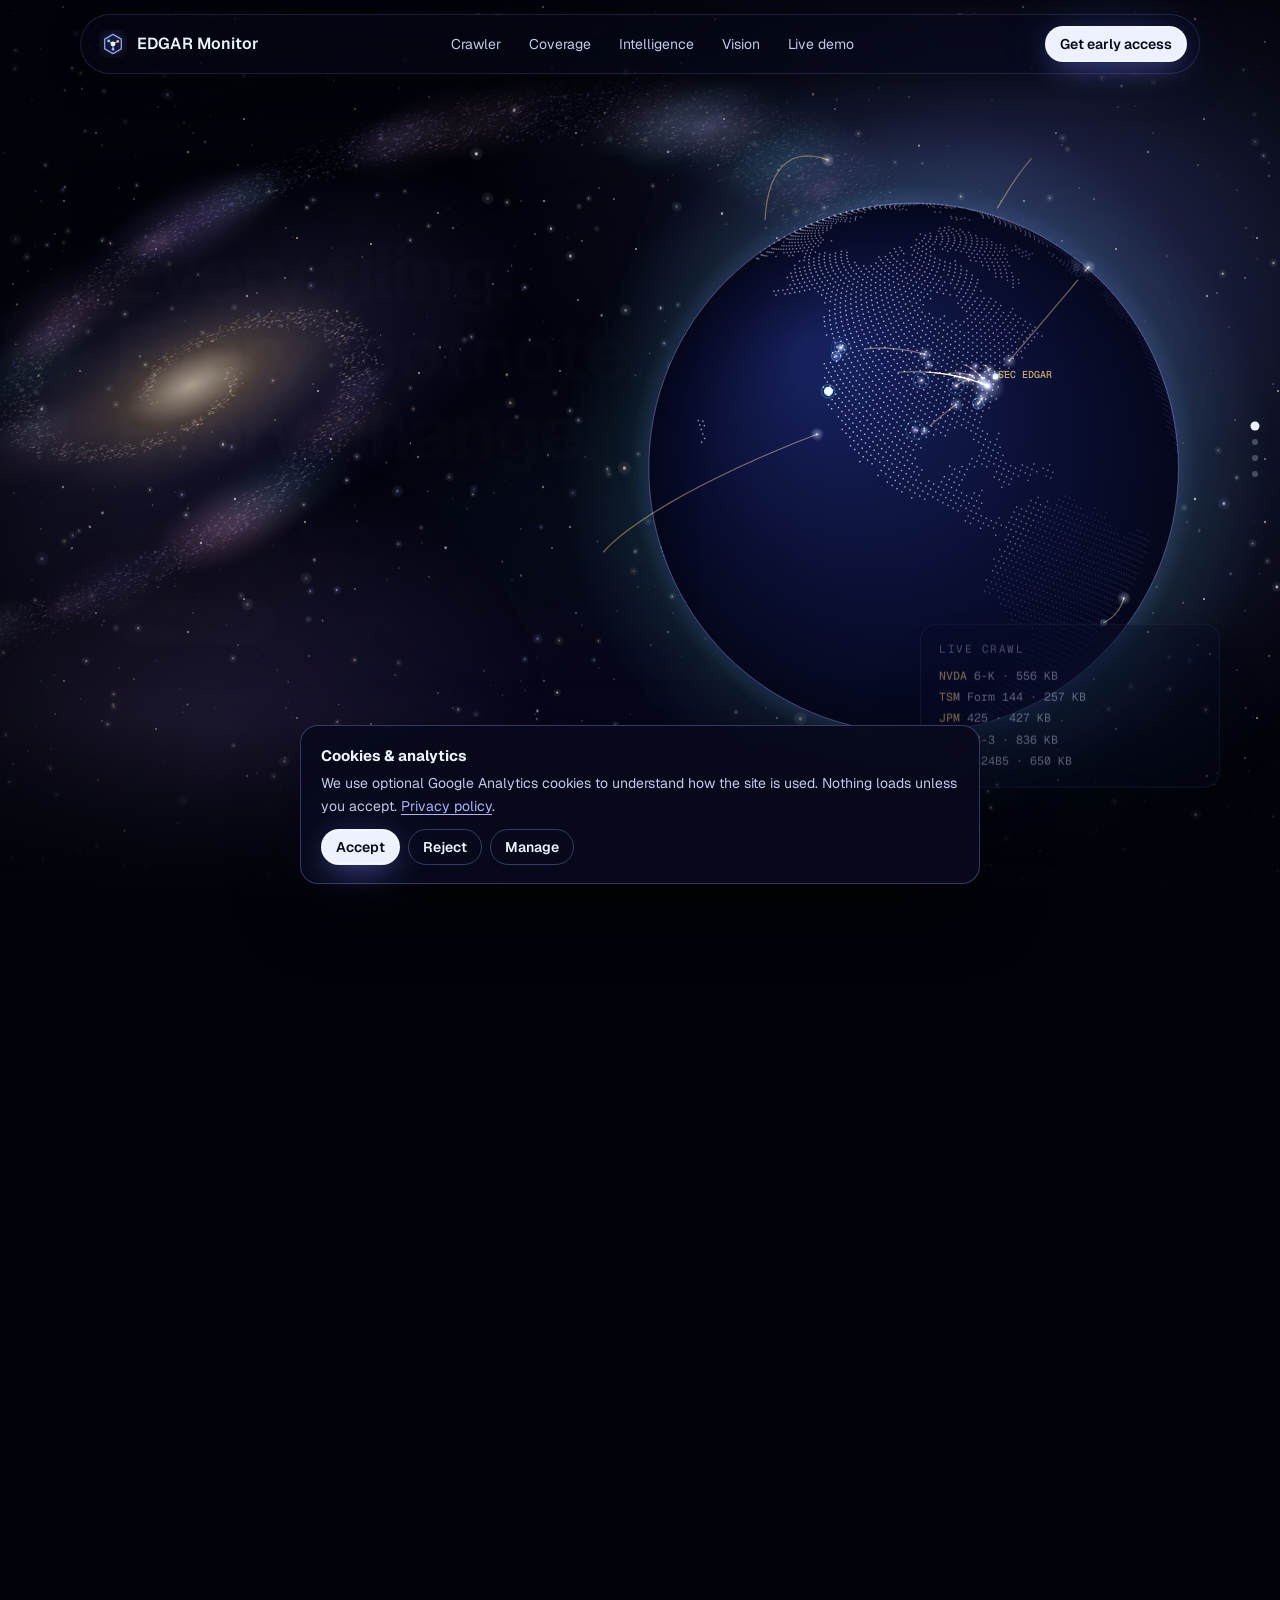
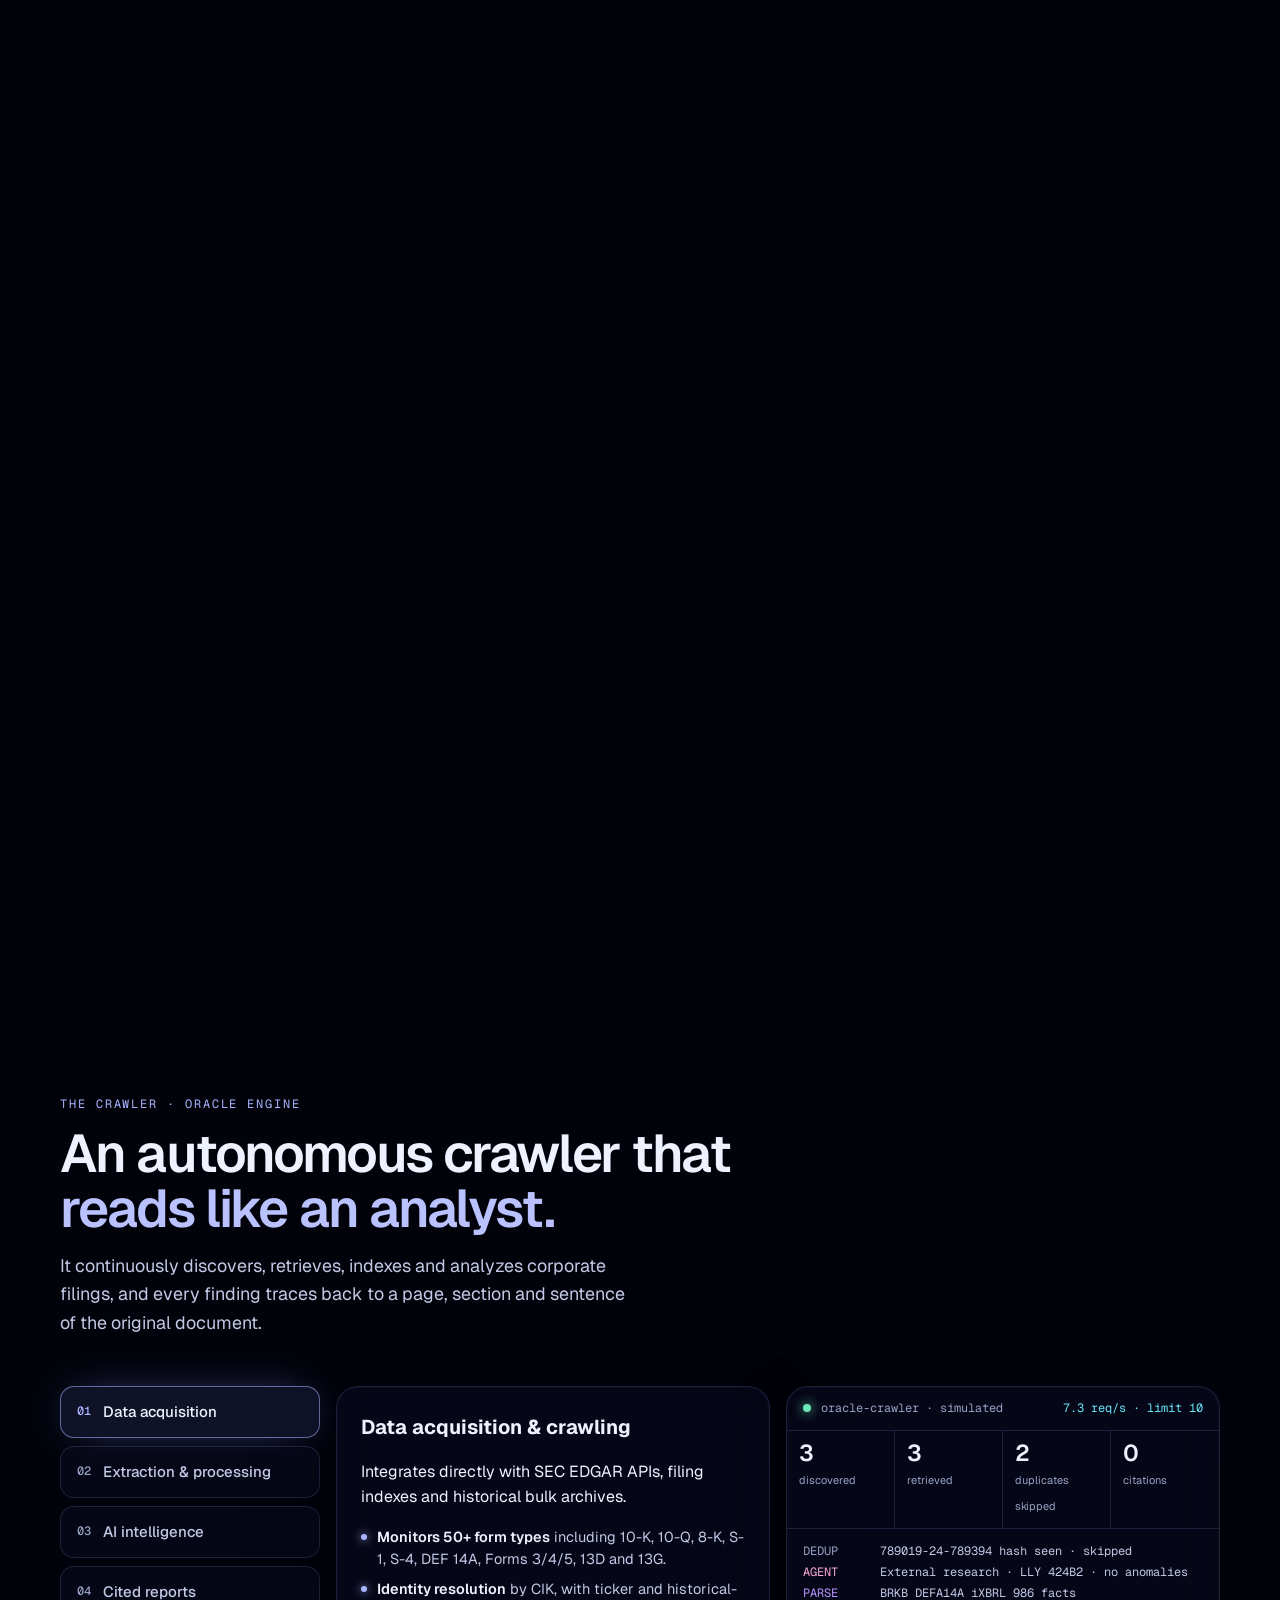
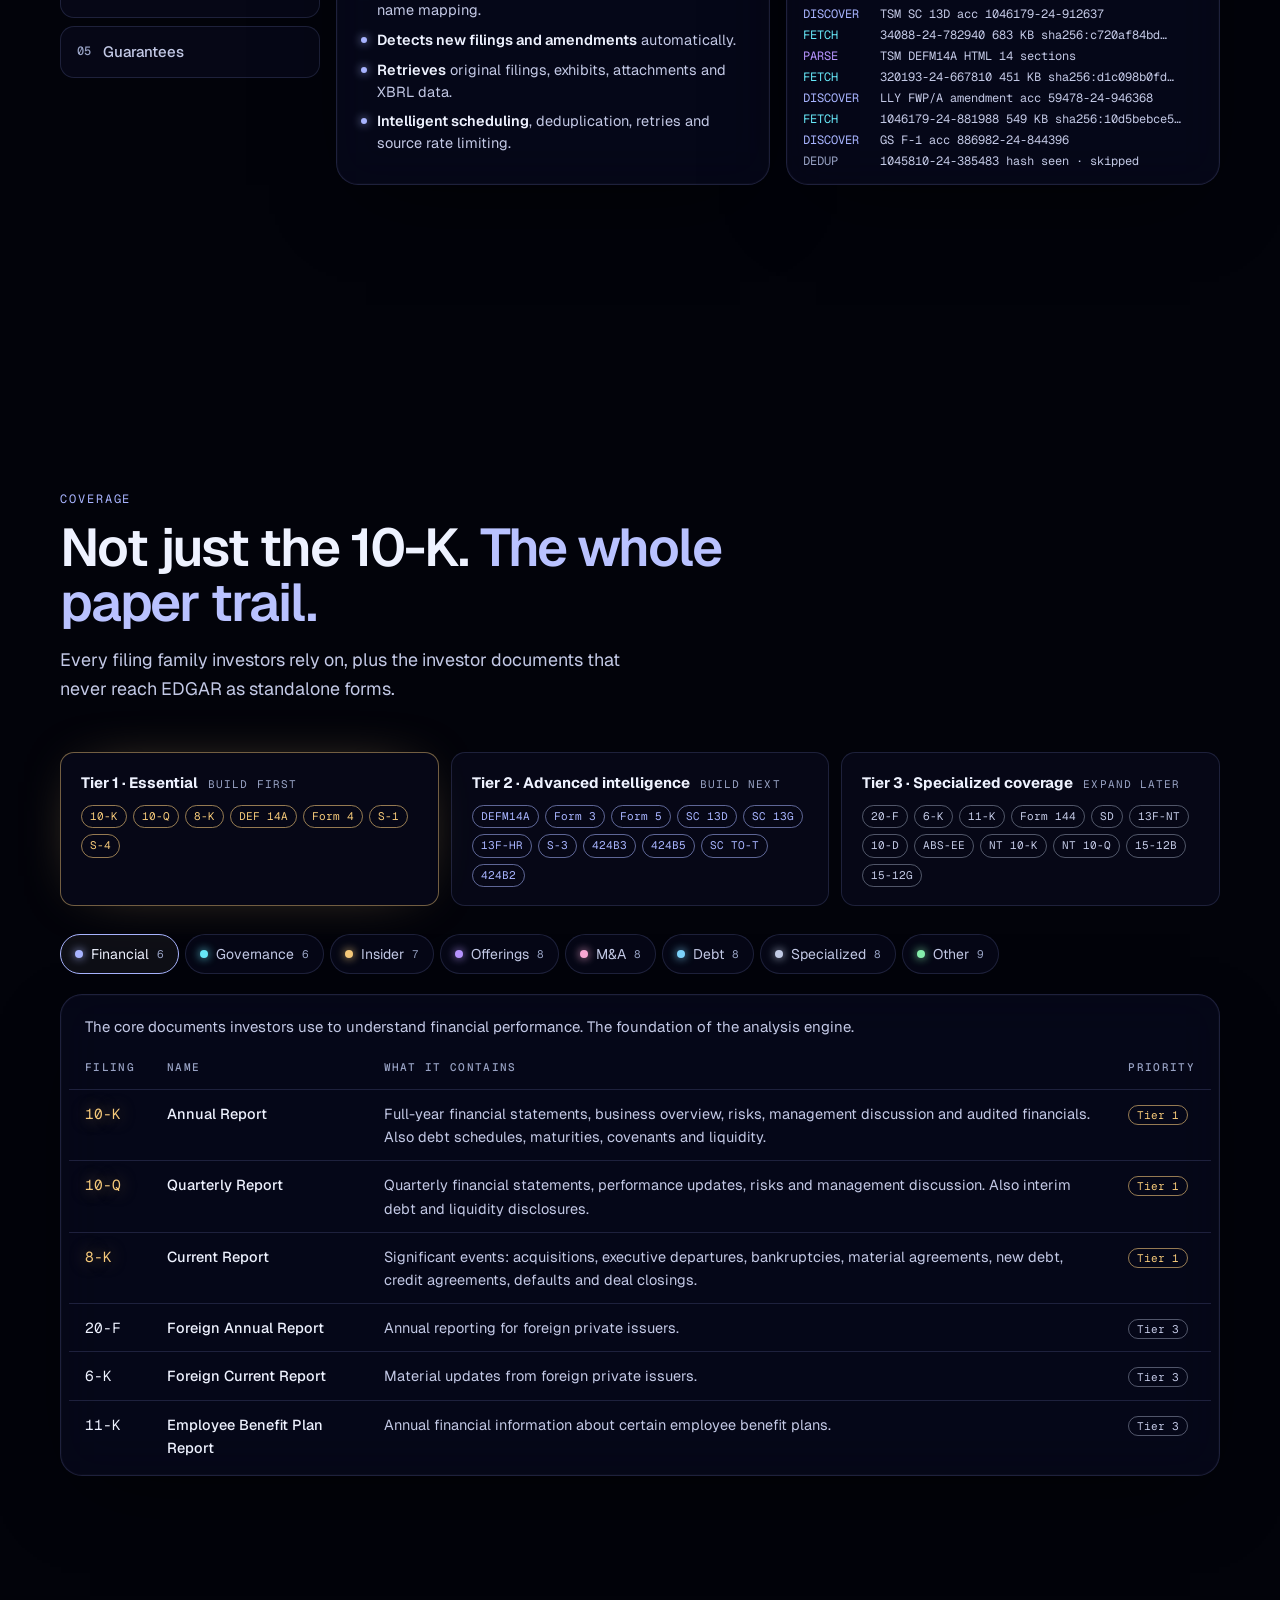
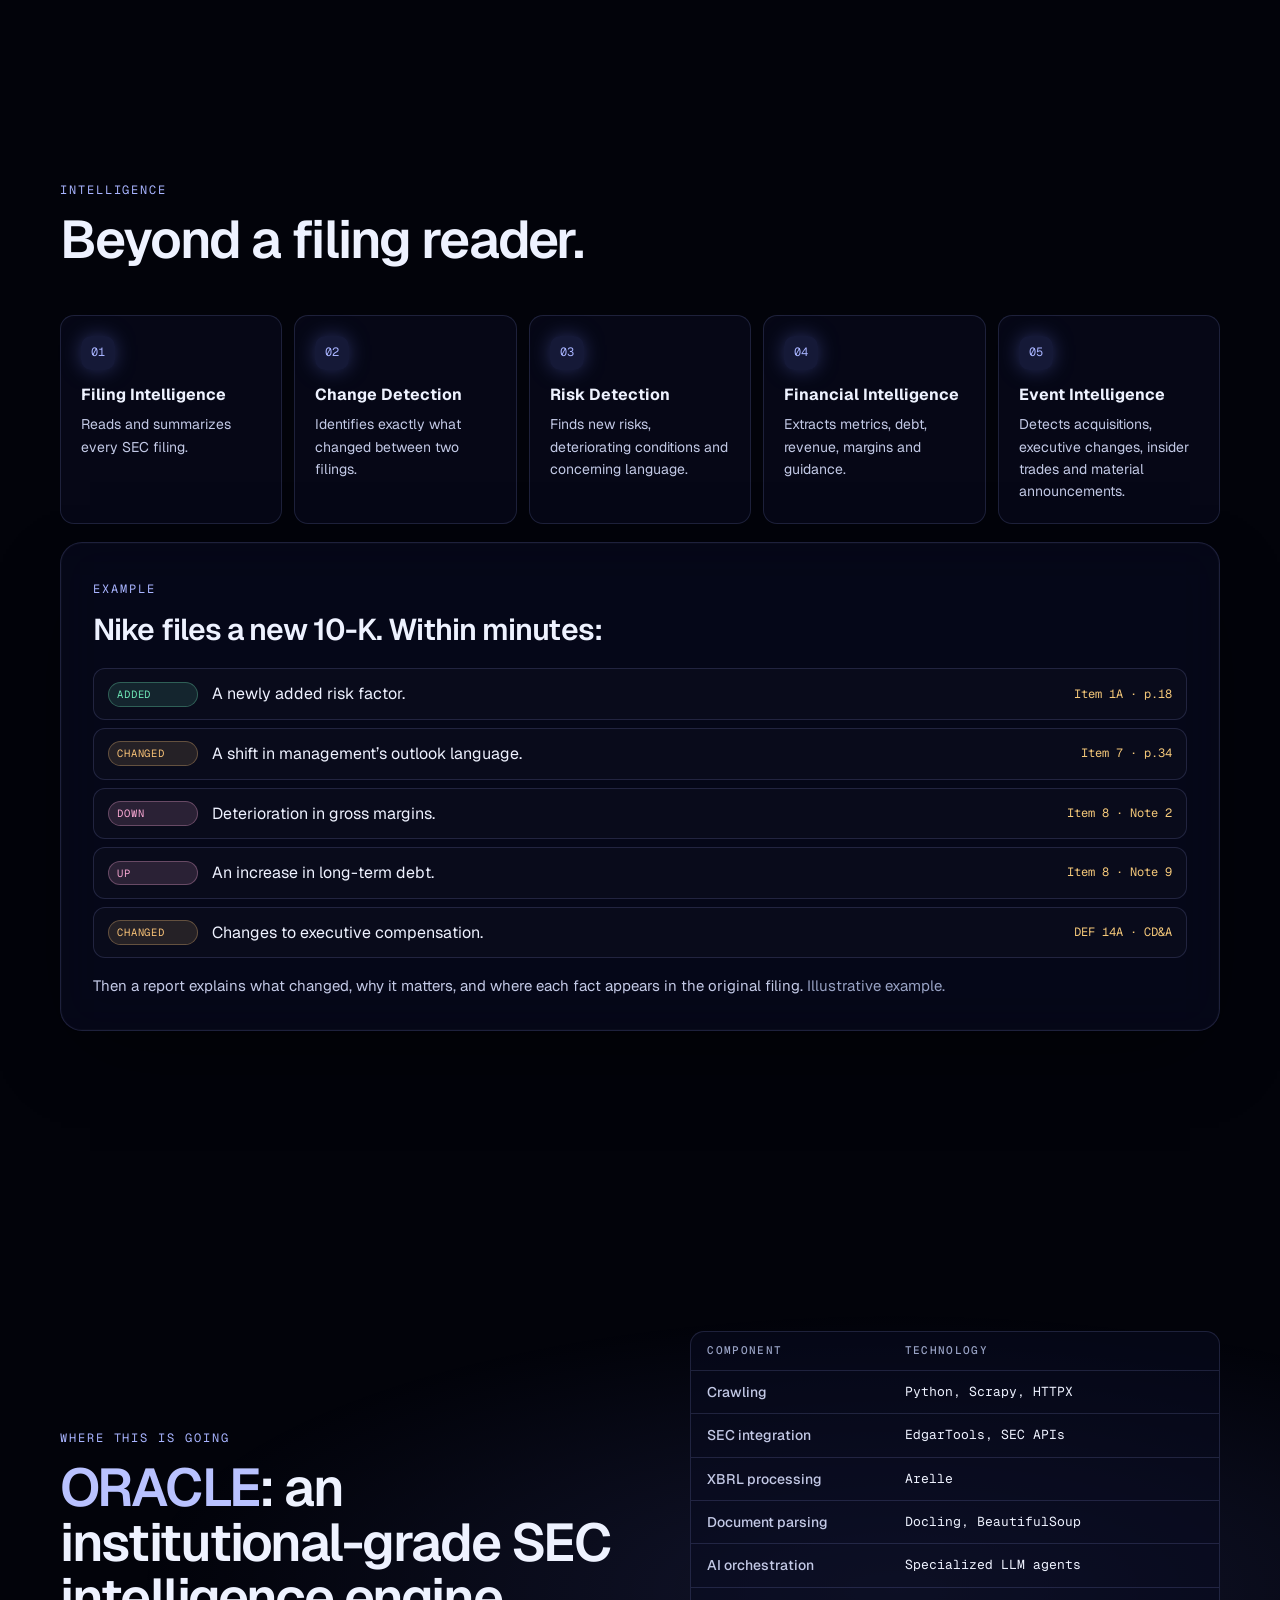
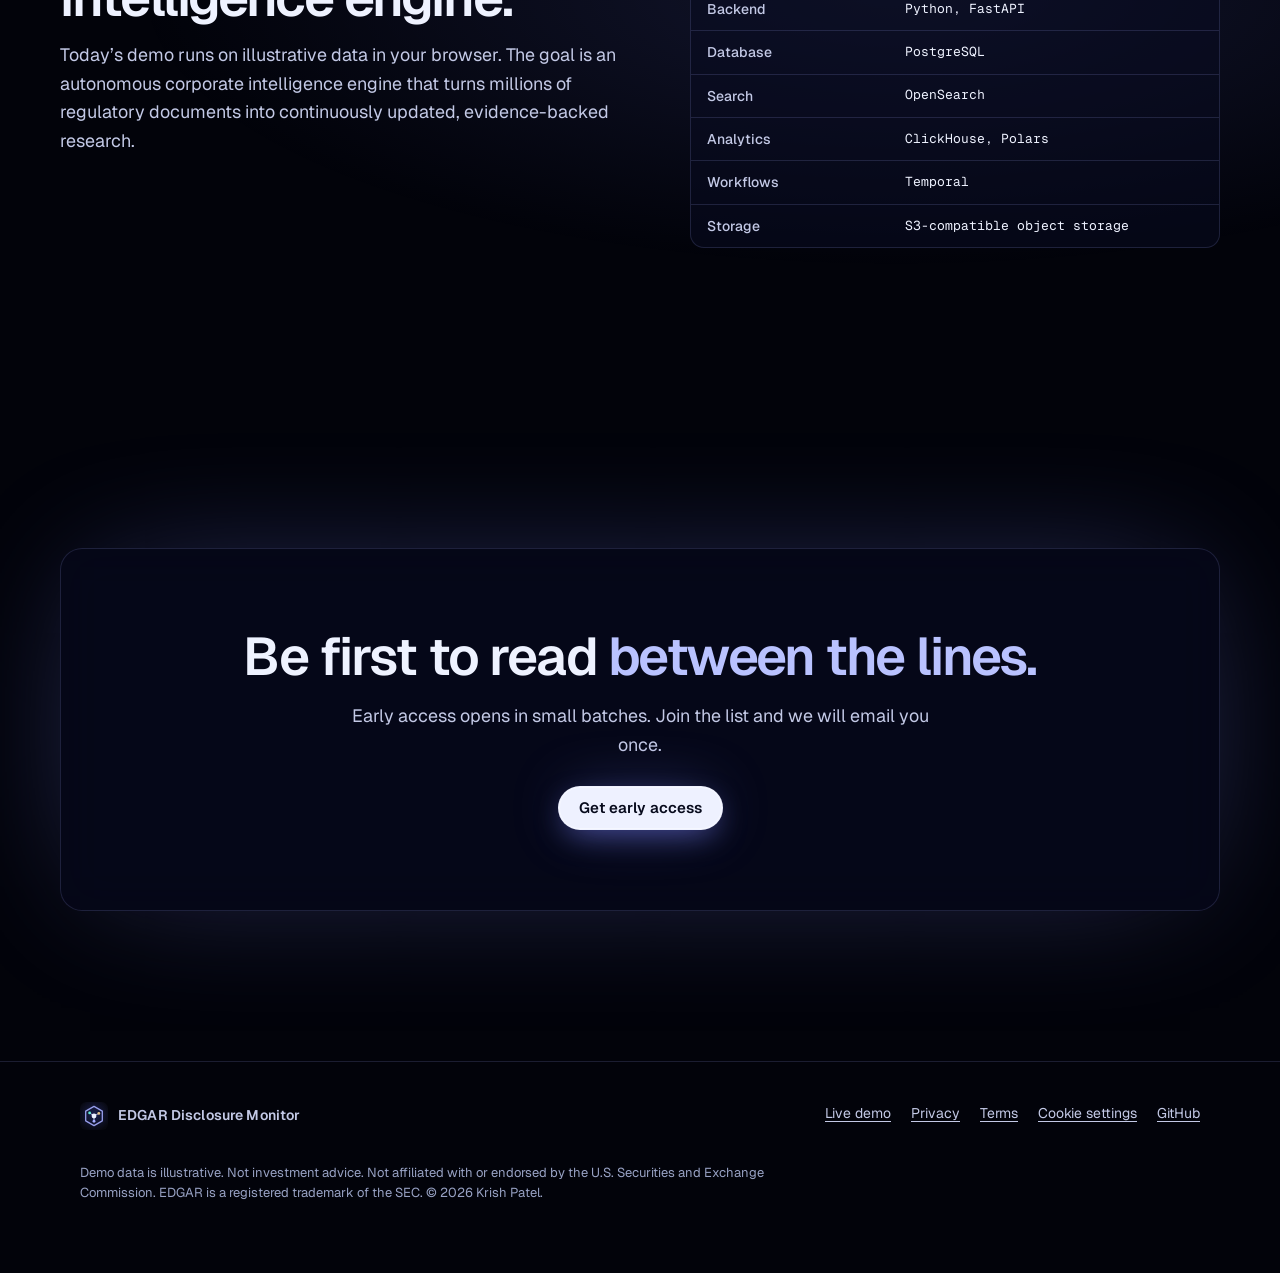
==== commit 28455453: "feat(app): every public company on the sphere, minimal tool theme, Geist type - Outer shell of the h" ====
--- a/index.html
+++ b/index.html
@@ -29,7 +29,7 @@
 <link rel="manifest" href="site.webmanifest">
 <link rel="preconnect" href="https://fonts.googleapis.com">
 <link rel="preconnect" href="https://fonts.gstatic.com" crossorigin>
-<link rel="stylesheet" href="https://fonts.googleapis.com/css2?family=IBM+Plex+Mono:wght@400;500&family=IBM+Plex+Sans:wght@400;500;600&family=Instrument+Serif:ital@0;1&display=swap">
+<link rel="stylesheet" href="https://fonts.googleapis.com/css2?family=Geist:wght@400;500;600;700&amp;family=Geist+Mono:wght@400;500&amp;display=swap">
 <link rel="stylesheet" href="assets/css/site.css">
 <link rel="stylesheet" href="assets/css/landing.css">
 <script type="application/ld+json">
--- a/assets/css/site.css
+++ b/assets/css/site.css
@@ -27,9 +27,9 @@
   --radius-lg: 22px;
   --ease-cine: cubic-bezier(0.65, 0, 0.35, 1);
   --ease-out: cubic-bezier(0.22, 1, 0.36, 1);
-  --font-sans: "IBM Plex Sans", system-ui, -apple-system, "Segoe UI", sans-serif;
-  --font-mono: "IBM Plex Mono", ui-monospace, SFMono-Regular, Menlo, monospace;
-  --font-display: "Instrument Serif", "Iowan Old Style", Georgia, serif;
+  --font-sans: "Geist", system-ui, -apple-system, "Segoe UI", sans-serif;
+  --font-mono: "Geist Mono", ui-monospace, SFMono-Regular, Menlo, monospace;
+  --font-display: "Geist", system-ui, -apple-system, "Segoe UI", sans-serif;
   /* Static CSS starfield + nebula, reused by every page */
   --stars: url("data:image/svg+xml,%3Csvg xmlns='http://www.w3.org/2000/svg' width='480' height='480'%3E%3Ccircle cx='155' cy='72' r='1.2' fill='%23ffffff' fill-opacity='0.3'/%3E%3Ccircle cx='257' cy='176' r='0.5' fill='%23cbbcff' fill-opacity='0.39'/%3E%3Ccircle cx='41' cy='201' r='0.6' fill='%23ffffff' fill-opacity='0.61'/%3E%3Ccircle cx='28' cy='271' r='0.6' fill='%23cbbcff' fill-opacity='0.87'/%3E%3Ccircle cx='277' cy='190' r='0.6' fill='%23ffffff' fill-opacity='0.61'/%3E%3Ccircle cx='64' cy='201' r='1.0' fill='%23ffffff' fill-opacity='0.62'/%3E%3Ccircle cx='269' cy='327' r='0.5' fill='%23cbbcff' fill-opacity='0.62'/%3E%3Ccircle cx='90' cy='47' r='1.2' fill='%23ffffff' fill-opacity='0.62'/%3E%3Ccircle cx='297' cy='238' r='1.0' fill='%23ffe8cf' fill-opacity='0.76'/%3E%3Ccircle cx='223' cy='443' r='0.7' fill='%23dfe5ff' fill-opacity='0.41'/%3E%3Ccircle cx='86' cy='374' r='0.5' fill='%23cbbcff' fill-opacity='0.45'/%3E%3Ccircle cx='238' cy='165' r='0.8' fill='%23dfe5ff' fill-opacity='0.65'/%3E%3Ccircle cx='35' cy='246' r='0.6' fill='%23dfe5ff' fill-opacity='0.35'/%3E%3Ccircle cx='235' cy='19' r='1.2' fill='%23ffffff' fill-opacity='0.75'/%3E%3Ccircle cx='275' cy='420' r='0.7' fill='%23dfe5ff' fill-opacity='0.7'/%3E%3Ccircle cx='285' cy='278' r='0.8' fill='%23ffffff' fill-opacity='0.8'/%3E%3Ccircle cx='453' cy='228' r='1.2' fill='%23ffffff' fill-opacity='0.29'/%3E%3Ccircle cx='337' cy='311' r='1.2' fill='%23ffe8cf' fill-opacity='0.43'/%3E%3Ccircle cx='185' cy='321' r='0.5' fill='%23ffe8cf' fill-opacity='0.48'/%3E%3Ccircle cx='293' cy='237' r='0.6' fill='%23dfe5ff' fill-opacity='0.33'/%3E%3Ccircle cx='119' cy='188' r='0.8' fill='%23ffffff' fill-opacity='0.36'/%3E%3Ccircle cx='193' cy='133' r='0.6' fill='%23ffe8cf' fill-opacity='0.81'/%3E%3Ccircle cx='134' cy='199' r='0.7' fill='%23ffe8cf' fill-opacity='0.87'/%3E%3Ccircle cx='72' cy='85' r='0.6' fill='%23ffffff' fill-opacity='0.26'/%3E%3Ccircle cx='399' cy='88' r='0.7' fill='%23ffffff' fill-opacity='0.34'/%3E%3Ccircle cx='257' cy='293' r='0.7' fill='%23ffffff' fill-opacity='0.7'/%3E%3Ccircle cx='247' cy='296' r='1.2' fill='%23ffffff' fill-opacity='0.55'/%3E%3Ccircle cx='418' cy='457' r='1.2' fill='%23cbbcff' fill-opacity='0.51'/%3E%3Ccircle cx='192' cy='50' r='1.2' fill='%23ffe8cf' fill-opacity='0.29'/%3E%3Ccircle cx='32' cy='100' r='0.6' fill='%23ffffff' fill-opacity='0.47'/%3E%3Ccircle cx='25' cy='0' r='0.6' fill='%23cbbcff' fill-opacity='0.32'/%3E%3Ccircle cx='175' cy='12' r='0.6' fill='%23cbbcff' fill-opacity='0.49'/%3E%3Ccircle cx='305' cy='459' r='1.0' fill='%23dfe5ff' fill-opacity='0.56'/%3E%3Ccircle cx='55' cy='234' r='0.8' fill='%23ffe8cf' fill-opacity='0.56'/%3E%3Ccircle cx='41' cy='49' r='0.7' fill='%23dfe5ff' fill-opacity='0.56'/%3E%3Ccircle cx='332' cy='248' r='0.6' fill='%23cbbcff' fill-opacity='0.49'/%3E%3Ccircle cx='331' cy='439' r='1.0' fill='%23dfe5ff' fill-opacity='0.89'/%3E%3Ccircle cx='414' cy='334' r='0.7' fill='%23cbbcff' fill-opacity='0.49'/%3E%3Ccircle cx='80' cy='371' r='1.0' fill='%23cbbcff' fill-opacity='0.76'/%3E%3Ccircle cx='158' cy='107' r='0.6' fill='%23ffffff' fill-opacity='0.78'/%3E%3Ccircle cx='355' cy='109' r='1.0' fill='%23ffe8cf' fill-opacity='0.48'/%3E%3Ccircle cx='14' cy='13' r='0.7' fill='%23ffe8cf' fill-opacity='0.42'/%3E%3Ccircle cx='332' cy='459' r='0.8' fill='%23dfe5ff' fill-opacity='0.87'/%3E%3Ccircle cx='175' cy='106' r='0.6' fill='%23ffe8cf' fill-opacity='0.38'/%3E%3Ccircle cx='98' cy='300' r='1.0' fill='%23ffffff' fill-opacity='0.56'/%3E%3Ccircle cx='313' cy='384' r='0.5' fill='%23ffffff' fill-opacity='0.84'/%3E%3Ccircle cx='376' cy='360' r='0.8' fill='%23ffffff' fill-opacity='0.53'/%3E%3Ccircle cx='305' cy='42' r='1.2' fill='%23ffe8cf' fill-opacity='0.55'/%3E%3Ccircle cx='357' cy='41' r='0.6' fill='%23ffffff' fill-opacity='0.9'/%3E%3Ccircle cx='13' cy='284' r='0.8' fill='%23ffffff' fill-opacity='0.65'/%3E%3Ccircle cx='286' cy='228' r='0.7' fill='%23ffffff' fill-opacity='0.61'/%3E%3Ccircle cx='63' cy='7' r='1.2' fill='%23ffffff' fill-opacity='0.59'/%3E%3Ccircle cx='448' cy='208' r='0.6' fill='%23ffffff' fill-opacity='0.27'/%3E%3Ccircle cx='102' cy='241' r='1.0' fill='%23dfe5ff' fill-opacity='0.42'/%3E%3Ccircle cx='201' cy='63' r='1.2' fill='%23dfe5ff' fill-opacity='0.83'/%3E%3Ccircle cx='318' cy='391' r='1.0' fill='%23ffe8cf' fill-opacity='0.79'/%3E%3Ccircle cx='422' cy='63' r='0.6' fill='%23cbbcff' fill-opacity='0.58'/%3E%3Ccircle cx='419' cy='373' r='1.0' fill='%23ffffff' fill-opacity='0.75'/%3E%3Ccircle cx='72' cy='68' r='1.0' fill='%23ffffff' fill-opacity='0.61'/%3E%3Ccircle cx='156' cy='249' r='1.0' fill='%23ffe8cf' fill-opacity='0.76'/%3E%3Ccircle cx='51' cy='269' r='0.6' fill='%23ffffff' fill-opacity='0.43'/%3E%3Ccircle cx='371' cy='244' r='1.0' fill='%23ffffff' fill-opacity='0.74'/%3E%3Ccircle cx='438' cy='213' r='1.0' fill='%23cbbcff' fill-opacity='0.64'/%3E%3Ccircle cx='96' cy='133' r='1.0' fill='%23cbbcff' fill-opacity='0.77'/%3E%3Ccircle cx='244' cy='119' r='1.0' fill='%23dfe5ff' fill-opacity='0.85'/%3E%3Ccircle cx='429' cy='97' r='0.8' fill='%23ffffff' fill-opacity='0.52'/%3E%3Ccircle cx='188' cy='152' r='1.2' fill='%23ffffff' fill-opacity='0.53'/%3E%3Ccircle cx='102' cy='145' r='0.5' fill='%23ffffff' fill-opacity='0.86'/%3E%3Ccircle cx='309' cy='176' r='0.7' fill='%23ffffff' fill-opacity='0.88'/%3E%3Ccircle cx='105' cy='457' r='0.8' fill='%23ffe8cf' fill-opacity='0.36'/%3E%3C/svg%3E");
   --nebula:
@@ -147,7 +147,7 @@
 dialog.modal[open] { animation: modal-in 0.5s var(--ease-out); }
 @keyframes modal-in { from { opacity: 0; transform: translateY(16px) scale(0.98); } to { opacity: 1; transform: none; } }
 .modal-body { padding: 28px; }
-.modal-body h2 { font-family: var(--font-display); font-weight: 400; font-size: 34px; line-height: 1.1; margin: 4px 0 8px; }
+.modal-body h2 { font-family: var(--font-display); letter-spacing: -0.03em; font-weight: 600; font-size: 30px; line-height: 1.1; margin: 4px 0 8px; }
 .modal-body p.lede { color: var(--text-2); margin: 0 0 20px; font-size: 15px; }
 .modal-close {
   position: absolute; top: 12px; right: 12px; width: 44px; height: 44px; border-radius: 999px;
@@ -197,7 +197,7 @@
 
 /* ---------- Legal / simple pages ---------- */
 .page { max-width: 760px; margin: 0 auto; padding: 120px 20px 60px; }
-.page h1 { font-family: var(--font-display); font-weight: 400; font-size: clamp(40px, 7vw, 60px); line-height: 1.05; margin: 8px 0 12px; }
+.page h1 { font-family: var(--font-display); letter-spacing: -0.03em; font-weight: 600; font-size: clamp(35px, 7vw, 53px); line-height: 1.05; margin: 8px 0 11px; }
 .page h2 { font-size: 20px; margin: 36px 0 8px; }
 .page p, .page li { color: var(--text-2); }
 .page .notice {
--- a/assets/css/landing.css
+++ b/assets/css/landing.css
@@ -1,8 +1,8 @@
 /* Landing page - deep-space scrollytelling. Only transform + opacity are animated. */
-.display, .display-md { font-family: var(--font-display); font-weight: 400; letter-spacing: -0.01em; color: var(--text); margin: 10px 0 16px; }
-.display { font-size: clamp(44px, 7.2vw, 90px); line-height: 0.98; }
-.display-md { font-size: clamp(36px, 5vw, 60px); line-height: 1.04; }
-.display em, .display-md em { font-style: italic; color: #d9ddff; }
+.display, .display-md { font-family: var(--font-display); font-weight: 600; letter-spacing: -0.035em; color: var(--text); margin: 10px 0 16px; }
+.display { font-size: clamp(39px, 7.2vw, 79px); line-height: 1.02; }
+.display-md { font-size: clamp(32px, 5vw, 53px); line-height: 1.04; }
+.display em, .display-md em { font-style: normal; color: #b9c2ff; }
 .lede { font-size: clamp(16px, 1.4vw, 19px); color: var(--text-2); max-width: 580px; margin: 0; }
 .mono { font-family: var(--font-mono); }
 .small { font-size: 11px; letter-spacing: 0.14em; color: var(--muted); }
@@ -62,7 +62,7 @@
 .pill-rose { background: rgba(249, 168, 212, 0.14); color: var(--rose); border: 1px solid rgba(249, 168, 212, 0.3); }
 .pill-ok { background: rgba(110, 231, 183, 0.12); color: var(--ok); border: 1px solid rgba(110, 231, 183, 0.3); }
 .pill-warn { background: rgba(246, 193, 119, 0.12); color: var(--warn); border: 1px solid rgba(246, 193, 119, 0.3); }
-.score-big { font-family: var(--font-display); font-size: 54px; line-height: 1; margin: 6px 0 10px; }
+.score-big { font-family: var(--font-display); letter-spacing: -0.03em; font-weight: 600; font-size: 48px; line-height: 1; margin: 6px 0 9px; }
 .score-big span { font-size: 20px; color: var(--muted); }
 .bar { height: 4px; border-radius: 4px; background: rgba(255, 255, 255, 0.08); overflow: hidden; }
 .bar i { display: block; height: 100%; background: linear-gradient(90deg, var(--accent), var(--gold)); transform-origin: left; }
@@ -95,7 +95,7 @@
   .scene { left: 12px; right: 12px; top: auto; bottom: 18px; }
   .story:not(.live) .scene { bottom: auto; }
   .scene-card { padding: 20px; background: rgba(6, 8, 24, 0.68); }
-  .display { font-size: clamp(38px, 11vw, 56px); }
+  .display { font-size: clamp(33px, 11vw, 49px); }
   .story-progress { right: 6px; top: 30%; }
   .drag-hint { left: 50%; right: auto; transform: translateX(-50%); top: 72px; bottom: auto; }
   .scroll-hint { display: none; }
@@ -131,7 +131,7 @@
 .console-metrics { display: grid; grid-template-columns: repeat(4, 1fr); border-bottom: 1px solid var(--border); }
 .console-metrics div { padding: 10px 12px; border-right: 1px solid var(--border); }
 .console-metrics div:last-child { border-right: 0; }
-.console-metrics b { display: block; font-family: var(--font-display); font-weight: 400; font-size: 26px; line-height: 1.1; color: var(--text); }
+.console-metrics b { display: block; font-family: var(--font-display); letter-spacing: -0.03em; font-weight: 600; font-size: 23px; line-height: 1.1; color: var(--text); }
 .console-metrics span { font-size: 11px; color: var(--muted); }
 .console-log { list-style: none; margin: 0; padding: 12px 16px; font-size: 12px; line-height: 1.75; color: var(--text-2); flex: 1; overflow: hidden; display: flex; flex-direction: column; justify-content: flex-end; min-height: 200px; }
 .console-log li { white-space: nowrap; overflow: hidden; text-overflow: ellipsis; animation: fade-up 0.4s var(--ease-out); }
@@ -183,7 +183,7 @@
 .features p { margin: 0; font-size: 14px; color: var(--text-2); }
 .features .ico { width: 34px; height: 34px; border-radius: 10px; display: grid; place-items: center; background: rgba(123, 135, 255, 0.14); color: var(--accent); font-family: var(--font-mono); font-size: 12px; box-shadow: 0 0 24px -6px rgba(123, 135, 255, 0.7); }
 .example { padding: clamp(20px, 3vw, 32px); }
-.example-head h3 { font-family: var(--font-display); font-weight: 400; font-size: clamp(26px, 3vw, 34px); margin: 6px 0 16px; }
+.example-head h3 { font-family: var(--font-display); letter-spacing: -0.03em; font-weight: 600; font-size: clamp(23px, 3vw, 30px); margin: 6px 0 14px; }
 .findings { list-style: none; margin: 0; padding: 0; display: grid; gap: 8px; }
 .findings li { display: grid; grid-template-columns: 90px 1fr auto; gap: 14px; align-items: center; padding: 12px 14px; border-radius: 12px; border: 1px solid var(--border); background: rgba(255, 255, 255, 0.02); }
 .findings li:nth-child(2) { transition-delay: 0.1s; } .findings li:nth-child(3) { transition-delay: 0.2s; } .findings li:nth-child(4) { transition-delay: 0.3s; } .findings li:nth-child(5) { transition-delay: 0.4s; }
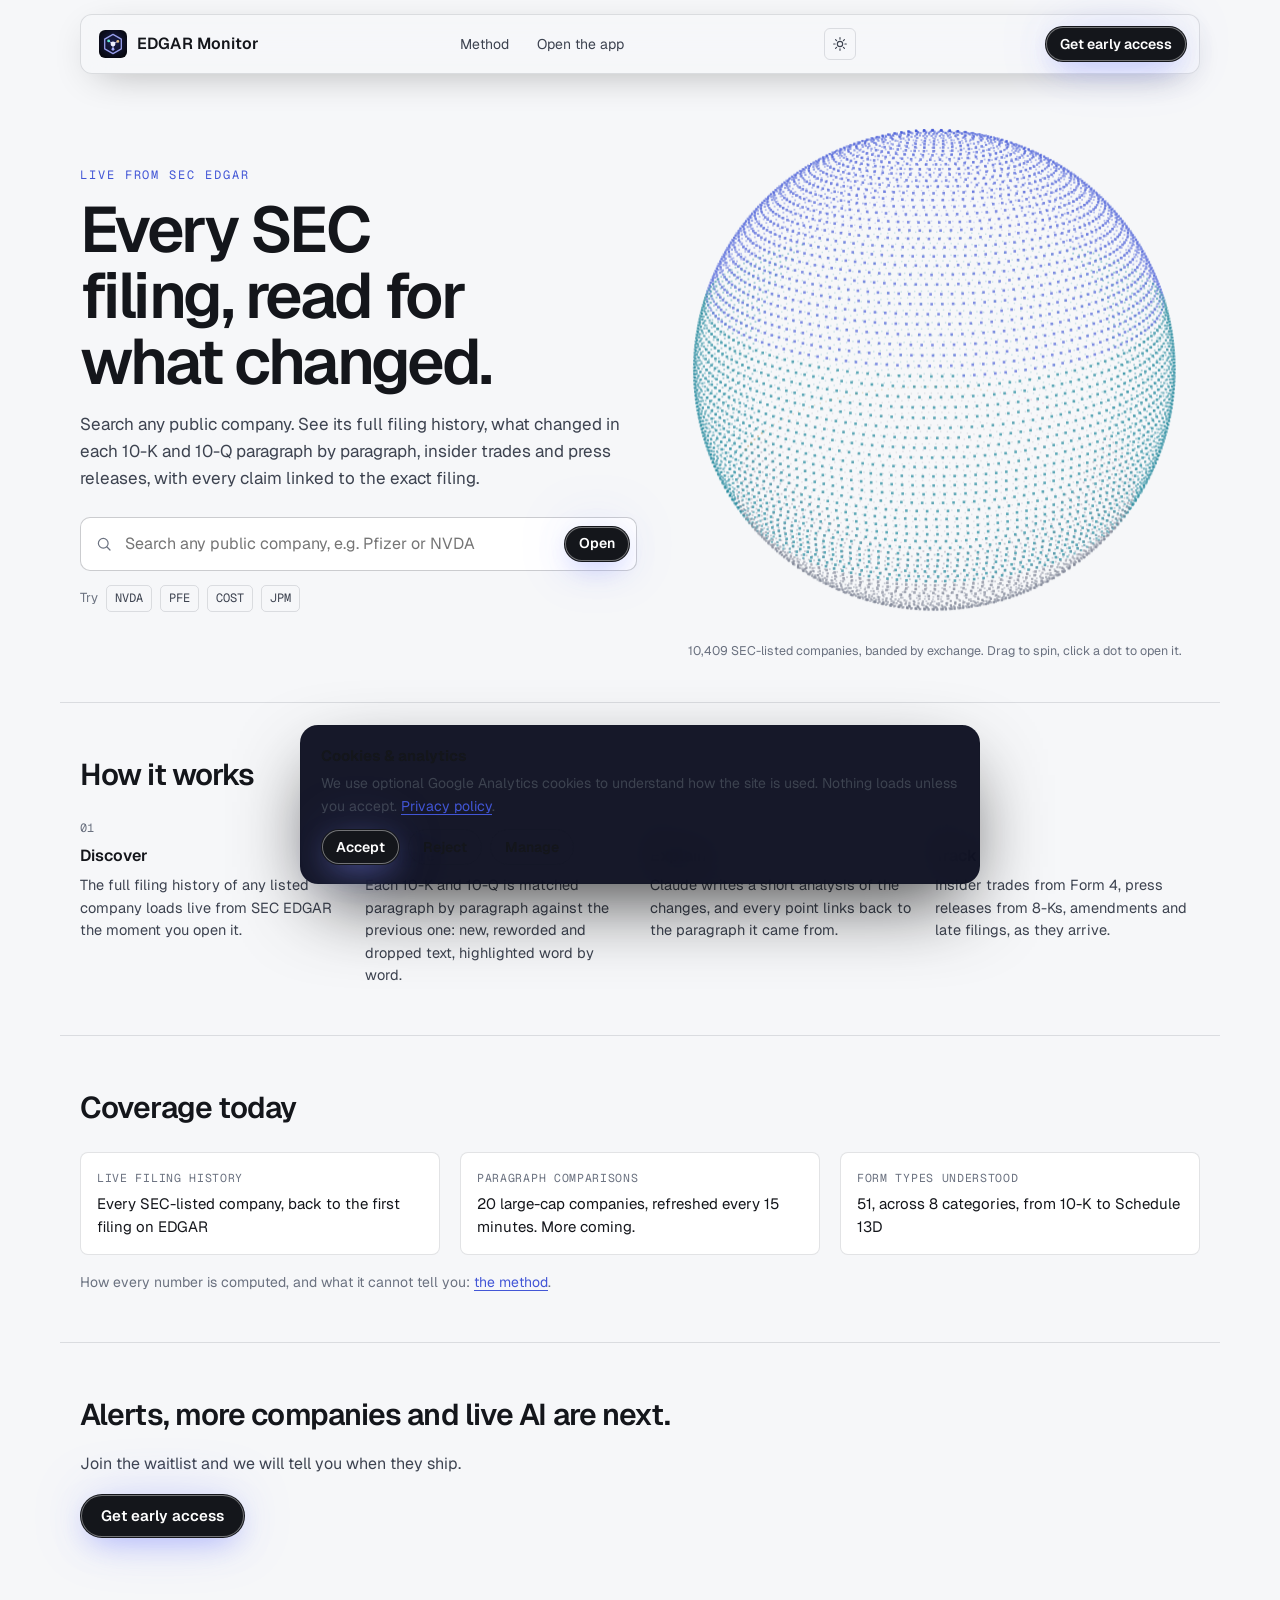
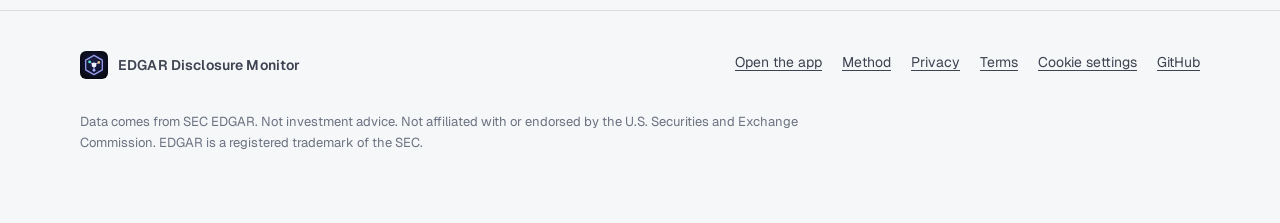
==== commit 7ee195a5: "feat(site): phase 1 - diff reader with spider crawler, light/dark mode, demo tour, minimal landing, " ====
--- a/index.html
+++ b/index.html
@@ -4,15 +4,16 @@
 <meta charset="utf-8">
 <meta name="viewport" content="width=device-width, initial-scale=1, viewport-fit=cover">
 <meta http-equiv="Content-Security-Policy" content="upgrade-insecure-requests">
-<title>EDGAR Disclosure Monitor &mdash; AI intelligence for every SEC filing</title>
-<meta name="description" content="EDGAR Disclosure Monitor crawls SEC EDGAR across 50+ form types, parses HTML, iXBRL and PDF filings, and uses six AI agents to surface what changed, with cited reports. Join the early-access waitlist.">
+<script>try{var t=JSON.parse(localStorage.getItem('edm_theme')||'null');if(t==='light'||t==='dark')document.documentElement.setAttribute('data-theme',t);}catch(e){}</script>
+<title>EDGAR Disclosure Monitor &mdash; every SEC filing, read for what changed</title>
+<meta name="description" content="Search any public company and see what changed in its SEC filings: live filing history from SEC EDGAR, paragraph-by-paragraph comparisons of 10-Ks and 10-Qs, insider trades and press releases, with every claim linked to the filing.">
 <link rel="canonical" href="https://krish-1717.github.io/edgar-disclosure-monitor/">
-<meta name="theme-color" content="#02030a">
-<meta name="color-scheme" content="dark">
+<meta name="theme-color" content="#0b0c0f">
+<meta name="color-scheme" content="dark light">
 <meta property="og:type" content="website">
 <meta property="og:site_name" content="EDGAR Disclosure Monitor">
 <meta property="og:title" content="EDGAR Disclosure Monitor &mdash; every SEC filing, read for what changed">
-<meta property="og:description" content="Crawl, parse, diff and score SEC filings with AI agents. Cited reports, a living network of companies, and one workspace to ask anything.">
+<meta property="og:description" content="Search any public company and see what changed in its SEC filings, paragraph by paragraph, with every claim linked to the filing.">
 <meta property="og:url" content="https://krish-1717.github.io/edgar-disclosure-monitor/">
 <meta property="og:image" content="https://krish-1717.github.io/edgar-disclosure-monitor/assets/img/og-image.jpg">
 <meta property="og:image:width" content="1200">
@@ -20,7 +21,7 @@
 <meta property="og:image:alt" content="EDGAR Disclosure Monitor: Every SEC filing, read for what changed.">
 <meta name="twitter:card" content="summary_large_image">
 <meta name="twitter:title" content="EDGAR Disclosure Monitor">
-<meta name="twitter:description" content="AI disclosure intelligence for SEC filings: crawl, parse, diff and score, with citations.">
+<meta name="twitter:description" content="Every SEC filing, read for what changed. Live from SEC EDGAR, with citations.">
 <meta name="twitter:image" content="https://krish-1717.github.io/edgar-disclosure-monitor/assets/img/og-image.jpg">
 <meta name="twitter:image:alt" content="EDGAR Disclosure Monitor: Every SEC filing, read for what changed.">
 <link rel="icon" href="assets/img/favicon.svg" type="image/svg+xml">
@@ -38,214 +39,63 @@
 </head>
 <body class="landing">
 <a class="skip-link" href="#main">Skip to content</a>
-
 <header class="site-nav" role="banner">
-  <a class="brand" href="./" aria-label="EDGAR Disclosure Monitor home">
-    <img src="assets/img/favicon.svg" alt="" width="28" height="28">
-    <span>EDGAR Monitor</span>
-  </a>
-  <nav aria-label="Primary">
-    <ul>
-      <li><a class="nav-link" href="#crawler">Crawler</a></li>
-      <li><a class="nav-link" href="#coverage">Coverage</a></li>
-      <li><a class="nav-link" href="#intelligence">Intelligence</a></li>
-      <li><a class="nav-link" href="#oracle">Vision</a></li>
-      <li><a class="nav-link" href="app.html">Live demo</a></li>
-    </ul>
-  </nav>
+  <a class="brand" href="./" aria-label="EDGAR Disclosure Monitor home"><img src="assets/img/favicon.svg" alt="" width="28" height="28"><span>EDGAR Monitor</span></a>
+  <nav aria-label="Primary"><ul>
+    <li><a class="nav-link" href="method.html">Method</a></li>
+    <li><a class="nav-link" href="app.html">Open the app</a></li>
+  </ul></nav>
   <a class="btn btn-cta btn-sm" href="#waitlist" data-waitlist>Get early access</a>
 </header>
 
 <main id="main">
-  <!-- ============ PINNED SCROLLYTELLING HERO: galaxy + interactive Earth ============ -->
-  <section class="story" id="story" aria-label="Introduction">
-    <div class="story-stage">
-      <div class="layer layer-bg" aria-hidden="true">
-        <div class="glow glow-a"></div>
-        <div class="glow glow-b"></div>
-        <div class="glow glow-c"></div>
-        <div class="galaxy-tilt"><div class="galaxy-spin"><canvas id="galaxy" width="1400" height="1400"></canvas></div></div>
-      </div>
-      <canvas class="layer stars stars-far" id="stars-far" aria-hidden="true"></canvas>
-      <canvas class="layer stars stars-near" id="stars-near" aria-hidden="true"></canvas>
-      <canvas class="layer story-canvas" id="story-canvas" tabindex="0" role="img"
-        aria-label="Interactive globe showing companies filing with the SEC. Drag, or use the arrow keys, to rotate it."></canvas>
-      <div class="layer vignette" aria-hidden="true"></div>
-
-      <!-- mid-ground UI fragments (parallax) -->
-      <div class="layer layer-mid" aria-hidden="true">
-        <div class="ui-frag frag-diff glass">
-          <div class="frag-head"><span class="pill pill-rose">CHANGED</span><span class="mono">10-K &middot; Item 7 &middot; MD&amp;A</span></div>
-          <p class="frag-old">&ldquo;We expect revenues to remain consistent with prior periods&hellip;&rdquo;</p>
-          <p class="frag-new">&ldquo;We anticipate significant revenue growth driven by accelerating demand&hellip;&rdquo;</p>
+  <section class="hero" aria-labelledby="hero-title">
+    <div class="hero-copy">
+      <p class="eyebrow">Live from SEC EDGAR</p>
+      <h1 id="hero-title">Every SEC filing, read for what changed.</h1>
+      <p class="lede">Search any public company. See its full filing history, what changed in each 10-K and 10-Q paragraph by paragraph, insider trades and press releases, with every claim linked to the exact filing.</p>
+      <form class="hero-search" id="hero-search" role="search" autocomplete="off">
+        <label class="sr-only" for="hero-q">Search any public company</label>
+        <div class="hs-box">
+          <svg viewBox="0 0 24 24" width="18" height="18" aria-hidden="true"><circle cx="11" cy="11" r="6.5" stroke="currentColor" stroke-width="1.6" fill="none"/><path d="M16 16l4 4" stroke="currentColor" stroke-width="1.6" stroke-linecap="round"/></svg>
+          <input id="hero-q" type="search" spellcheck="false" placeholder="Search any public company, e.g. Pfizer or NVDA" aria-controls="hero-results" aria-autocomplete="list">
+          <button type="submit" class="btn btn-cta btn-sm">Open</button>
         </div>
-        <div class="ui-frag frag-score glass">
-          <div class="mono small">MATERIALITY</div>
-          <div class="score-big">78<span>/100</span></div>
-          <div class="bar"><i style="transform:scaleX(.78)"></i></div>
-        </div>
-        <div class="ui-frag frag-agents glass">
-          <div class="mono small">AGENTS</div>
-          <ul><li><b class="dot ok"></b>Financial</li><li><b class="dot warn"></b>Risk</li><li><b class="dot ok"></b>Historical diff</li><li><b class="dot rose"></b>Forensic</li><li><b class="dot ok"></b>Corporate intel</li><li><b class="dot warn"></b>External research</li></ul>
-        </div>
-        <div class="ui-frag frag-feed glass">
-          <div class="mono small">LIVE CRAWL</div>
-          <ol class="mono" id="hero-feed"></ol>
-        </div>
-      </div>
-
-      <!-- foreground type: four scenes cross-fade with scroll -->
-      <div class="layer layer-fg">
-        <article class="scene scene-1 is-active" data-scene="0">
-          <div class="scene-card glass">
-            <span class="eyebrow">SEC disclosure intelligence</span>
-            <h1 class="display">Every filing.<br><em>Every footnote.</em><br>Every change.</h1>
-            <p class="lede">EDGAR Disclosure Monitor watches every public company on Earth that files with the SEC, reads each document the moment it lands, and tells you exactly what moved.</p>
-            <div class="cta-row">
-              <a class="btn btn-cta" href="#waitlist" data-waitlist>Get early access</a>
-              <a class="text-link" href="app.html">Explore the live demo</a>
-            </div>
-          </div>
-        </article>
-        <article class="scene scene-2" data-scene="1">
-          <div class="scene-card glass">
-            <span class="eyebrow">01 &middot; Discover</span>
-            <h2 class="display">Crawled the moment it hits EDGAR.</h2>
-            <p class="lede">50+ form types from issuers worldwide. HTML, inline XBRL, PDFs and exhibits, pulled straight from the source with fair-access rate limits.</p>
-          </div>
-        </article>
-        <article class="scene scene-3" data-scene="2">
-          <div class="scene-card glass">
-            <span class="eyebrow">02 &middot; Understand</span>
-            <h2 class="display">Read by six AI agents that <em>never skim.</em></h2>
-            <p class="lede">Financial, risk, historical-diff, forensic, corporate-intelligence and external-research agents compare every sentence with the last filing.</p>
-          </div>
-        </article>
-        <article class="scene scene-4" data-scene="3">
-          <div class="scene-card glass">
-            <span class="eyebrow">03 &middot; Connect</span>
-            <h2 class="display">One living network of <em>companies.</em></h2>
-            <p class="lede">Shared executives, shareholders and deals link your watchlist into a hive, so a change in one filing lights up the rest.</p>
-          </div>
-        </article>
-      </div>
-
-      <div class="drag-hint mono" aria-hidden="true"><span class="drag-ico"></span>Drag to spin the Earth</div>
-      <div class="story-progress" aria-hidden="true"><i></i><i></i><i></i><i></i></div>
-      <div class="scroll-hint" aria-hidden="true"><span>Scroll</span><b></b></div>
+        <ul class="hs-results" id="hero-results" role="listbox" aria-label="Matching companies" hidden></ul>
+      </form>
+      <p class="hs-try">Try <a href="app.html?t=NVDA">NVDA</a> <a href="app.html?t=PFE">PFE</a> <a href="app.html?t=COST">COST</a> <a href="app.html?t=JPM">JPM</a></p>
     </div>
+    <figure class="hero-globe">
+      <canvas id="globe" aria-label="Globe of every SEC-listed company. Drag to spin, click a dot to open a company." role="img"></canvas>
+      <div class="globe-tip" id="globe-tip" role="tooltip" hidden></div>
+      <figcaption><span id="globe-count">10,000+</span> SEC-listed companies, banded by exchange. Drag to spin, click a dot to open it.</figcaption>
+    </figure>
   </section>
 
-  <!-- ============ ORACLE CRAWLER ============ -->
-  <section class="section" id="crawler" aria-labelledby="crawler-title">
-    <div class="wrap">
-      <header class="section-head reveal">
-        <span class="eyebrow">The crawler &middot; ORACLE engine</span>
-        <h2 id="crawler-title" class="display-md">An autonomous crawler that <em>reads like an analyst.</em></h2>
-        <p class="lede">It continuously discovers, retrieves, indexes and analyzes corporate filings, and every finding traces back to a page, section and sentence of the original document.</p>
-      </header>
-
-      <div class="crawler-grid">
-        <ol class="subsystems" role="tablist" aria-label="Crawler subsystems" id="subsystems">
-          <li><button type="button" role="tab" aria-selected="true" aria-controls="subsystem-panel" id="ss-0" data-ss="0"><span class="mono">01</span>Data acquisition</button></li>
-          <li><button type="button" role="tab" aria-selected="false" aria-controls="subsystem-panel" id="ss-1" data-ss="1" tabindex="-1"><span class="mono">02</span>Extraction &amp; processing</button></li>
-          <li><button type="button" role="tab" aria-selected="false" aria-controls="subsystem-panel" id="ss-2" data-ss="2" tabindex="-1"><span class="mono">03</span>AI intelligence</button></li>
-          <li><button type="button" role="tab" aria-selected="false" aria-controls="subsystem-panel" id="ss-3" data-ss="3" tabindex="-1"><span class="mono">04</span>Cited reports</button></li>
-          <li><button type="button" role="tab" aria-selected="false" aria-controls="subsystem-panel" id="ss-4" data-ss="4" tabindex="-1"><span class="mono">05</span>Guarantees</button></li>
-        </ol>
-        <div class="subsystem-panel glass" id="subsystem-panel" role="tabpanel" aria-labelledby="ss-0" tabindex="0"></div>
-
-        <div class="console glass" aria-label="Simulated crawler console">
-          <div class="console-head">
-            <span class="dot ok"></span><span class="mono">oracle-crawler &middot; simulated</span>
-            <span class="console-rate mono" id="console-rate">0.0 req/s</span>
-          </div>
-          <div class="console-metrics" id="console-metrics">
-            <div><b id="m-disc">0</b><span>discovered</span></div>
-            <div><b id="m-ret">0</b><span>retrieved</span></div>
-            <div><b id="m-dup">0</b><span>duplicates skipped</span></div>
-            <div><b id="m-cite">0</b><span>citations</span></div>
-          </div>
-          <ol class="console-log mono" id="console-log" aria-live="off"></ol>
-        </div>
-      </div>
-    </div>
+  <section class="how" aria-labelledby="how-title">
+    <h2 id="how-title">How it works</h2>
+    <ol class="steps">
+      <li><b>Discover</b><span>The full filing history of any listed company loads live from SEC EDGAR the moment you open it.</span></li>
+      <li><b>Compare</b><span>Each 10-K and 10-Q is matched paragraph by paragraph against the previous one: new, reworded and dropped text, highlighted word by word.</span></li>
+      <li><b>Explain</b><span>Claude writes a short analysis of the changes, and every point links back to the paragraph it came from.</span></li>
+      <li><b>Track</b><span>Insider trades from Form 4, press releases from 8-Ks, amendments and late filings, as they arrive.</span></li>
+    </ol>
   </section>
 
-  <!-- ============ COVERAGE (full catalog) ============ -->
-  <section class="section" id="coverage" aria-labelledby="coverage-title">
-    <div class="wrap">
-      <header class="section-head reveal">
-        <span class="eyebrow">Coverage</span>
-        <h2 id="coverage-title" class="display-md">Not just the 10-K. <em>The whole paper trail.</em></h2>
-        <p class="lede">Every filing family investors rely on, plus the investor documents that never reach EDGAR as standalone forms.</p>
-      </header>
-      <div class="tiers reveal" id="tiers"></div>
-      <div class="cov-tabs reveal" role="tablist" aria-label="Filing categories" id="cov-tabs"></div>
-      <div class="cov-panel glass reveal" id="cov-panel" role="tabpanel" tabindex="0"></div>
-    </div>
+  <section class="cover" aria-labelledby="cover-title">
+    <h2 id="cover-title">Coverage today</h2>
+    <dl class="cover-grid">
+      <div><dt>Live filing history</dt><dd>Every SEC-listed company, back to the first filing on EDGAR</dd></div>
+      <div><dt>Paragraph comparisons</dt><dd>20 large-cap companies, refreshed every 15 minutes. More coming.</dd></div>
+      <div><dt>Form types understood</dt><dd>51, across 8 categories, from 10-K to Schedule 13D</dd></div>
+    </dl>
+    <p class="cover-note">How every number is computed, and what it cannot tell you: <a href="method.html">the method</a>.</p>
   </section>
 
-  <!-- ============ INTELLIGENCE ============ -->
-  <section class="section" id="intelligence" aria-labelledby="intel-title">
-    <div class="wrap">
-      <header class="section-head reveal">
-        <span class="eyebrow">Intelligence</span>
-        <h2 id="intel-title" class="display-md">Beyond a filing reader.</h2>
-      </header>
-      <ul class="features" id="features"></ul>
-      <div class="example glass reveal">
-        <div class="example-head">
-          <span class="eyebrow">Example</span>
-          <h3>Nike files a new 10-K. Within minutes:</h3>
-        </div>
-        <ol class="findings">
-          <li class="reveal"><span class="pill pill-ok">ADDED</span><p>A newly added risk factor.</p><span class="cite mono">Item 1A &middot; p.18</span></li>
-          <li class="reveal"><span class="pill pill-warn">CHANGED</span><p>A shift in management&rsquo;s outlook language.</p><span class="cite mono">Item 7 &middot; p.34</span></li>
-          <li class="reveal"><span class="pill pill-rose">DOWN</span><p>Deterioration in gross margins.</p><span class="cite mono">Item 8 &middot; Note 2</span></li>
-          <li class="reveal"><span class="pill pill-rose">UP</span><p>An increase in long-term debt.</p><span class="cite mono">Item 8 &middot; Note 9</span></li>
-          <li class="reveal"><span class="pill pill-warn">CHANGED</span><p>Changes to executive compensation.</p><span class="cite mono">DEF 14A &middot; CD&amp;A</span></li>
-        </ol>
-        <p class="example-foot">Then a report explains what changed, why it matters, and where each fact appears in the original filing. <span class="muted">Illustrative example.</span></p>
-      </div>
-    </div>
-  </section>
-
-  <!-- ============ ORACLE VISION ============ -->
-  <section class="section oracle" id="oracle" aria-labelledby="oracle-title">
-    <div class="wrap oracle-inner">
-      <div class="reveal">
-        <span class="eyebrow">Where this is going</span>
-        <h2 id="oracle-title" class="display-md"><em>ORACLE</em>: an institutional-grade SEC intelligence engine.</h2>
-        <p class="lede">Today&rsquo;s demo runs on illustrative data in your browser. The goal is an autonomous corporate intelligence engine that turns millions of regulatory documents into continuously updated, evidence-backed research.</p>
-      </div>
-      <table class="stack-table reveal">
-        <caption class="sr-only">Planned technology stack</caption>
-        <thead><tr><th scope="col">Component</th><th scope="col">Technology</th></tr></thead>
-        <tbody>
-          <tr><th scope="row">Crawling</th><td>Python, Scrapy, HTTPX</td></tr>
-          <tr><th scope="row">SEC integration</th><td>EdgarTools, SEC APIs</td></tr>
-          <tr><th scope="row">XBRL processing</th><td>Arelle</td></tr>
-          <tr><th scope="row">Document parsing</th><td>Docling, BeautifulSoup</td></tr>
-          <tr><th scope="row">AI orchestration</th><td>Specialized LLM agents</td></tr>
-          <tr><th scope="row">Backend</th><td>Python, FastAPI</td></tr>
-          <tr><th scope="row">Database</th><td>PostgreSQL</td></tr>
-          <tr><th scope="row">Search</th><td>OpenSearch</td></tr>
-          <tr><th scope="row">Analytics</th><td>ClickHouse, Polars</td></tr>
-          <tr><th scope="row">Workflows</th><td>Temporal</td></tr>
-          <tr><th scope="row">Storage</th><td>S3-compatible object storage</td></tr>
-        </tbody>
-      </table>
-    </div>
-  </section>
-
-  <!-- ============ FINAL CTA ============ -->
-  <section class="section final" aria-labelledby="final-title">
-    <div class="wrap final-inner glass reveal">
-      <h2 id="final-title" class="display-md">Be first to read <em>between the lines.</em></h2>
-      <p class="lede">Early access opens in small batches. Join the list and we will email you once.</p>
-      <a class="btn btn-cta" href="#waitlist" data-waitlist>Get early access</a>
-    </div>
+  <section class="cta" aria-labelledby="cta-title">
+    <h2 id="cta-title">Alerts, more companies and live AI are next.</h2>
+    <p>Join the waitlist and we will tell you when they ship.</p>
+    <a class="btn btn-cta" href="#waitlist" data-waitlist>Get early access</a>
   </section>
 </main>
 
@@ -254,19 +104,19 @@
     <a class="brand" href="./"><img src="assets/img/favicon.svg" alt="" width="28" height="28"><span>EDGAR Disclosure Monitor</span></a>
     <nav aria-label="Footer">
       <ul>
-        <li><a href="app.html">Live demo</a></li>
+        <li><a href="app.html">Open the app</a></li>
+        <li><a href="method.html">Method</a></li>
         <li><a href="privacy.html">Privacy</a></li>
         <li><a href="terms.html">Terms</a></li>
         <li><button type="button" class="linklike" data-cookie-settings>Cookie settings</button></li>
         <li><a href="https://github.com/Krish-1717/edgar-disclosure-monitor" target="_blank" rel="noopener">GitHub</a></li>
       </ul>
     </nav>
-    <p class="disclaimer">Demo data is illustrative. Not investment advice. Not affiliated with or endorsed by the U.S. Securities and Exchange Commission. EDGAR is a registered trademark of the SEC. &copy; 2026 Krish Patel.</p>
+    <p class="disclaimer">Data comes from SEC EDGAR. Not investment advice. Not affiliated with or endorsed by the U.S. Securities and Exchange Commission. EDGAR is a registered trademark of the SEC.</p>
   </div>
 </footer>
 
 <script src="assets/js/site.js"></script>
-<script src="assets/js/filings.js" defer></script>
 <script src="assets/js/landing.js" defer></script>
 </body>
 </html>
--- a/assets/css/site.css
+++ b/assets/css/site.css
@@ -84,19 +84,19 @@
   width: min(1120px, calc(100% - 24px));
   display: flex; align-items: center; justify-content: space-between; gap: 12px;
   padding: 10px 12px 10px 18px;
-  background: rgba(6, 8, 22, 0.55);
+  background: color-mix(in srgb, var(--bg) 82%, transparent);
   border: 1px solid var(--border);
-  border-radius: 999px;
+  border-radius: 12px;
   -webkit-backdrop-filter: blur(18px) saturate(140%);
   backdrop-filter: blur(18px) saturate(140%);
-  box-shadow: 0 10px 40px -12px rgba(0, 0, 0, 0.6);
+  box-shadow: 0 10px 40px -18px rgba(0, 0, 0, 0.45);
 }
 .site-nav ul { display: flex; gap: 4px; list-style: none; margin: 0; padding: 0; }
 .site-nav a.nav-link {
   display: inline-block; padding: 8px 12px; border-radius: 999px; color: var(--text-2);
   text-decoration: none; font-size: 14px; transition: background 0.25s, color 0.25s;
 }
-.site-nav a.nav-link:hover { background: rgba(165, 173, 255, 0.10); color: var(--text); }
+.site-nav a.nav-link:hover { background: color-mix(in srgb, var(--accent) 10%, transparent); color: var(--text); }
 @media (max-width: 820px) { .site-nav ul { display: none; } }
 
 /* ---------- Buttons ---------- */
@@ -209,3 +209,44 @@
 @media (prefers-reduced-motion: reduce) {
   *, *::before, *::after { animation-duration: 0.001ms !important; animation-iteration-count: 1 !important; transition-duration: 0.001ms !important; scroll-behavior: auto !important; }
 }
+
+
+/* ===== Light theme (system setting or toggle). Dark stays the default look. ===== */
+:root[data-theme="light"] {
+    --bg: #f6f7f9; --bg-2: #eef0f4; --surface: rgba(255, 255, 255, 0.86); --surface-solid: #ffffff; --surface-2: #f1f3f7;
+    --border: rgba(20, 24, 40, 0.12); --border-strong: rgba(20, 24, 40, 0.22);
+    --text: #14161b; --text-2: #3d4350; --muted: #6b7280;
+    --accent: #4256d6; --accent-strong: #3346c4; --violet: #6d4bd0; --teal: #0f7f94; --gold: #9a6a0c; --rose: #b8437e;
+    --ok: #16865a; --warn: #a96a00; --danger: #c23b3b; --cta-bg: #14161b; --cta-text: #ffffff; --focus: #4256d6;
+    --nebula: none; --stars: none;
+    color-scheme: light;
+}
+@media (prefers-color-scheme: light) {
+  :root:not([data-theme="dark"]) {
+    --bg: #f6f7f9; --bg-2: #eef0f4; --surface: rgba(255, 255, 255, 0.86); --surface-solid: #ffffff; --surface-2: #f1f3f7;
+    --border: rgba(20, 24, 40, 0.12); --border-strong: rgba(20, 24, 40, 0.22);
+    --text: #14161b; --text-2: #3d4350; --muted: #6b7280;
+    --accent: #4256d6; --accent-strong: #3346c4; --violet: #6d4bd0; --teal: #0f7f94; --gold: #9a6a0c; --rose: #b8437e;
+    --ok: #16865a; --warn: #a96a00; --danger: #c23b3b; --cta-bg: #14161b; --cta-text: #ffffff; --focus: #4256d6;
+    --nebula: none; --stars: none;
+    color-scheme: light;
+  }
+}
+:root[data-theme="dark"] { color-scheme: dark; }
+.theme-toggle { display: inline-grid; place-items: center; width: 32px; height: 32px; border-radius: 6px; border: 1px solid var(--border); background: transparent; color: var(--text-2); cursor: pointer; }
+.theme-toggle:hover { color: var(--text); border-color: var(--border-strong); }
+.theme-toggle .ic-sun { display: none; }
+:root[data-theme="light"] .theme-toggle .ic-sun { display: block; }
+:root[data-theme="light"] .theme-toggle .ic-moon { display: none; }
+@media (prefers-color-scheme: light) {
+  :root:not([data-theme="dark"]) .theme-toggle .ic-sun { display: block; }
+  :root:not([data-theme="dark"]) .theme-toggle .ic-moon { display: none; }
+}
+
+/* Minimal look site-wide: the deep-space starfield retired (vision D1). */
+body::before { display: none; }
+body { background: var(--bg); }
+.page code { font-family: var(--font-mono); font-size: 0.88em; padding: 1px 5px; border-radius: 4px; background: color-mix(in srgb, var(--text) 8%, transparent); }
+.method h2 { scroll-margin-top: 80px; }
+.site-nav .brand span { white-space: nowrap; }
+@media (max-width: 420px) { .site-nav .brand span { display: none; } }
--- a/assets/css/landing.css
+++ b/assets/css/landing.css
@@ -1,213 +1,53 @@
-/* Landing page - deep-space scrollytelling. Only transform + opacity are animated. */
-.display, .display-md { font-family: var(--font-display); font-weight: 600; letter-spacing: -0.035em; color: var(--text); margin: 10px 0 16px; }
-.display { font-size: clamp(39px, 7.2vw, 79px); line-height: 1.02; }
-.display-md { font-size: clamp(32px, 5vw, 53px); line-height: 1.04; }
-.display em, .display-md em { font-style: normal; color: #b9c2ff; }
-.lede { font-size: clamp(16px, 1.4vw, 19px); color: var(--text-2); max-width: 580px; margin: 0; }
-.mono { font-family: var(--font-mono); }
-.small { font-size: 11px; letter-spacing: 0.14em; color: var(--muted); }
-.muted { color: var(--muted); }
+/* Landing page: minimal globe-and-search hero (pure ASCII; see CLAUDE.md).
+   Colours come from the site tokens, so dark and light both work. */
+body.landing { background: var(--bg); }
+body.landing::before { display: none; }
 
-/* ---------- Story (pinned hero) ---------- */
-.story { position: relative; }
-.story-stage { position: relative; min-height: 100vh; padding: 120px 20px 80px; }
-.story.live { height: 460vh; }
-.story.live .story-stage { position: sticky; top: 0; height: 100vh; height: 100svh; min-height: 0; padding: 0; overflow: hidden; }
+.hero { max-width: 1160px; margin: 0 auto; padding: 104px 20px 40px; padding-left: max(20px, env(safe-area-inset-left, 0px)); padding-right: max(20px, env(safe-area-inset-right, 0px)); display: grid; grid-template-columns: minmax(0, 1.05fr) minmax(0, 1fr); gap: 32px; align-items: center; min-height: min(78vh, 720px); }
+.hero-copy { min-width: 0; }
+.hero h1 { font-family: var(--font-display); font-weight: 600; letter-spacing: -0.04em; font-size: clamp(36px, 5.6vw, 64px); line-height: 1.03; margin: 10px 0 16px; text-wrap: balance; color: var(--text); }
+.hero .lede { font-size: 17px; line-height: 1.6; color: var(--text-2); max-width: 56ch; margin: 0 0 24px; }
+.hero-search { position: relative; max-width: 560px; }
+.hs-box { display: flex; align-items: center; gap: 10px; padding: 6px 6px 6px 14px; border: 1px solid var(--border-strong); border-radius: 10px; background: var(--surface-solid); color: var(--muted); }
+.hs-box:focus-within { border-color: var(--accent); box-shadow: 0 0 0 3px color-mix(in srgb, var(--accent) 22%, transparent); }
+.hs-box input { flex: 1; min-width: 0; height: 40px; border: 0; background: transparent; color: var(--text); font: 16px var(--font-sans); }
+.hs-box input:focus { outline: none; }
+.hs-results { position: absolute; left: 0; right: 0; top: calc(100% + 6px); z-index: 20; list-style: none; margin: 0; padding: 4px; border: 1px solid var(--border-strong); border-radius: 10px; background: var(--surface-solid); box-shadow: 0 20px 50px -20px rgba(0, 0, 0, 0.5); }
+.hs-results a { display: flex; gap: 12px; align-items: baseline; padding: 8px 10px; border-radius: 6px; color: var(--text-2); text-decoration: none; font-size: 14px; }
+.hs-results a:hover, .hs-results a[aria-selected="true"] { background: color-mix(in srgb, var(--accent) 12%, transparent); color: var(--text); }
+.hs-results b { font-family: var(--font-mono); font-weight: 500; color: var(--text); min-width: 58px; }
+.hs-results small { margin-left: auto; font-family: var(--font-mono); font-size: 11px; color: var(--muted); }
+.hs-results .none { padding: 10px; color: var(--muted); font-size: 14px; }
+.hs-try { margin: 14px 0 0; font-size: 13px; color: var(--muted); display: flex; flex-wrap: wrap; gap: 8px; align-items: center; }
+.hs-try a { font-family: var(--font-mono); font-size: 12px; padding: 3px 8px; border-radius: 5px; border: 1px solid var(--border); color: var(--text-2); text-decoration: none; }
+.hs-try a:hover { border-color: var(--accent); color: var(--text); }
 
-.layer { position: absolute; inset: 0; }
-.story:not(.live) .layer-bg, .story:not(.live) .stars, .story:not(.live) .vignette { position: fixed; z-index: -1; }
-.story:not(.live) .story-canvas { position: relative; display: block; width: 100%; height: 70vh; margin-bottom: 24px; }
-.story:not(.live) .layer-mid, .story:not(.live) .story-progress, .story:not(.live) .scroll-hint { display: none; }
+.hero-globe { position: relative; margin: 0; min-width: 0; }
+#globe { display: block; width: 100%; aspect-ratio: 1 / 1; max-width: 560px; margin: 0 auto; cursor: grab; touch-action: none; }
+#globe.dragging { cursor: grabbing; }
+#globe.over { cursor: pointer; }
+.hero-globe figcaption { text-align: center; font-size: 12.5px; color: var(--muted); margin-top: 6px; }
+.globe-tip { position: absolute; z-index: 5; pointer-events: none; padding: 7px 10px; border-radius: 6px; border: 1px solid var(--border-strong); background: var(--surface-solid); color: var(--text-2); font-size: 12.5px; line-height: 1.45; white-space: nowrap; box-shadow: 0 10px 30px -12px rgba(0, 0, 0, 0.5); }
+.globe-tip b { color: var(--text); font-family: var(--font-mono); }
 
-.layer-bg { overflow: hidden; background: radial-gradient(ellipse at 50% 120%, #0b0a26 0%, rgba(2, 3, 10, 0) 60%); will-change: transform; }
-.glow { position: absolute; border-radius: 50%; will-change: transform, opacity; }
-.glow-a { width: 90vmax; height: 90vmax; left: 40%; top: -25%; background: radial-gradient(closest-side, rgba(123, 135, 255, 0.24), rgba(123, 135, 255, 0) 70%); }
-.glow-b { width: 75vmax; height: 75vmax; left: -20%; top: 30%; background: radial-gradient(closest-side, rgba(183, 148, 255, 0.20), rgba(183, 148, 255, 0) 70%); }
-.glow-c { width: 60vmax; height: 60vmax; left: 55%; top: 50%; background: radial-gradient(closest-side, rgba(103, 232, 249, 0.10), rgba(103, 232, 249, 0) 70%); opacity: 0.6; }
+.how, .cover, .cta { max-width: 1160px; margin: 0 auto; padding: 48px 20px; padding-left: max(20px, env(safe-area-inset-left, 0px)); padding-right: max(20px, env(safe-area-inset-right, 0px)); border-top: 1px solid var(--border); }
+.how h2, .cover h2, .cta h2 { font-family: var(--font-display); font-weight: 600; letter-spacing: -0.03em; font-size: clamp(22px, 2.6vw, 30px); margin: 0 0 20px; color: var(--text); text-wrap: balance; }
+.steps { list-style: none; counter-reset: s; margin: 0; padding: 0; display: grid; grid-template-columns: repeat(4, minmax(0, 1fr)); gap: 20px; }
+.steps li { counter-increment: s; display: grid; gap: 6px; align-content: start; font-size: 14.5px; color: var(--text-2); line-height: 1.55; }
+.steps li::before { content: counter(s, decimal-leading-zero); font-family: var(--font-mono); font-size: 12px; color: var(--muted); }
+.steps b { color: var(--text); font-size: 16px; font-weight: 600; }
+.cover-grid { margin: 0; display: grid; grid-template-columns: repeat(3, minmax(0, 1fr)); gap: 20px; }
+.cover-grid div { padding: 16px; border: 1px solid var(--border); border-radius: 8px; background: var(--surface-solid); }
+.cover-grid dt { font-family: var(--font-mono); font-size: 11.5px; letter-spacing: 0.06em; text-transform: uppercase; color: var(--muted); }
+.cover-grid dd { margin: 6px 0 0; color: var(--text); font-size: 15px; line-height: 1.5; }
+.cover-note { margin: 16px 0 0; font-size: 14px; color: var(--muted); }
+.cta { padding-bottom: 72px; }
+.cta p { color: var(--text-2); margin: -8px 0 18px; }
 
-/* Galaxy: drawn once to a canvas, inclined with a static transform, spun slowly with a GPU transform animation */
-.galaxy-tilt { position: absolute; left: 16%; top: 40%; width: 125vmax; height: 125vmax; margin: -62.5vmax 0 0 -62.5vmax; transform: rotate(-24deg) scaleY(0.46); will-change: transform; }
-.galaxy-spin { width: 100%; height: 100%; animation: galaxy-spin 420s linear infinite; will-change: transform; }
-.galaxy-spin canvas { width: 100%; height: 100%; display: block; opacity: 0.9; }
-@keyframes galaxy-spin { to { transform: rotate(360deg); } }
-
-.stars { width: 100%; height: 100%; display: block; pointer-events: none; will-change: transform; }
-.story-canvas { width: 100%; height: 100%; display: block; cursor: grab; touch-action: pan-y; outline: none; }
-.story-canvas.dragging { cursor: grabbing; }
-.story-canvas:focus-visible { box-shadow: inset 0 0 0 2px var(--focus); }
-.vignette { background: radial-gradient(ellipse at 60% 50%, rgba(2, 3, 10, 0) 45%, rgba(2, 3, 10, 0.7) 100%), linear-gradient(to bottom, rgba(2, 3, 10, 0.35), rgba(2, 3, 10, 0) 18%, rgba(2, 3, 10, 0) 80%, rgba(2, 3, 10, 1)); pointer-events: none; }
-
-.layer-fg { display: flex; align-items: center; pointer-events: none; }
-.story:not(.live) .layer-fg { position: relative; display: block; }
-.scene { position: absolute; left: max(20px, calc((100vw - 1160px) / 2)); right: 20px; top: 50%; transform: translateY(-50%); opacity: 0; pointer-events: none; will-change: transform, opacity; }
-.scene.is-active { pointer-events: auto; }
-.story:not(.live) .scene { position: relative; left: auto; right: auto; top: auto; transform: none; opacity: 1; margin: 0 auto 32px; max-width: 1160px; }
-.scene-card { max-width: 600px; padding: clamp(24px, 4vw, 44px); background: rgba(6, 8, 24, 0.55); }
-.scene-1 .scene-card { max-width: 640px; }
-.cta-row { display: flex; flex-wrap: wrap; align-items: center; gap: 14px 24px; margin-top: 28px; }
-
-/* mid-ground fragments */
-.layer-mid { pointer-events: none; will-change: transform; }
-.ui-frag { position: absolute; padding: 16px 18px; border-radius: 16px; opacity: 0; font-size: 13px; will-change: transform, opacity; }
-.frag-diff { width: 330px; right: max(24px, calc((100vw - 1160px) / 2)); top: 14%; }
-.frag-score { width: 190px; right: max(330px, calc((100vw - 1160px) / 2 + 310px)); top: 66%; }
-.frag-agents { width: 220px; right: max(24px, calc((100vw - 1160px) / 2)); top: 58%; }
-.frag-feed { width: 300px; right: max(24px, calc((100vw - 1160px) / 2)); top: 64%; }
-.frag-feed ol { list-style: none; margin: 8px 0 0; padding: 0; font-size: 11.5px; color: var(--text-2); display: grid; gap: 3px; }
-.frag-feed li b { color: var(--gold); font-weight: 500; }
-.frag-head { display: flex; gap: 10px; align-items: center; margin-bottom: 10px; color: var(--muted); font-size: 11.5px; }
-.frag-old { margin: 0 0 8px; color: #ffc9d9; text-decoration: line-through; text-decoration-color: rgba(249, 168, 212, 0.6); }
-.frag-new { margin: 0; color: #c9f6ef; }
-.pill { font-family: var(--font-mono); font-size: 10.5px; letter-spacing: 0.08em; padding: 3px 8px; border-radius: 999px; white-space: nowrap; }
-.pill-rose { background: rgba(249, 168, 212, 0.14); color: var(--rose); border: 1px solid rgba(249, 168, 212, 0.3); }
-.pill-ok { background: rgba(110, 231, 183, 0.12); color: var(--ok); border: 1px solid rgba(110, 231, 183, 0.3); }
-.pill-warn { background: rgba(246, 193, 119, 0.12); color: var(--warn); border: 1px solid rgba(246, 193, 119, 0.3); }
-.score-big { font-family: var(--font-display); letter-spacing: -0.03em; font-weight: 600; font-size: 48px; line-height: 1; margin: 6px 0 9px; }
-.score-big span { font-size: 20px; color: var(--muted); }
-.bar { height: 4px; border-radius: 4px; background: rgba(255, 255, 255, 0.08); overflow: hidden; }
-.bar i { display: block; height: 100%; background: linear-gradient(90deg, var(--accent), var(--gold)); transform-origin: left; }
-.frag-agents ul { list-style: none; margin: 8px 0 0; padding: 0; }
-.frag-agents li { display: flex; align-items: center; gap: 8px; padding: 2px 0; color: var(--text-2); }
-.dot { width: 8px; height: 8px; border-radius: 50%; display: inline-block; flex: none; }
-.dot.ok { background: var(--ok); box-shadow: 0 0 12px var(--ok); }
-.dot.warn { background: var(--warn); box-shadow: 0 0 12px var(--warn); }
-.dot.rose { background: var(--rose); box-shadow: 0 0 12px var(--rose); }
-
-.drag-hint { position: absolute; right: max(24px, calc((100vw - 1160px) / 2)); bottom: 28px; display: flex; align-items: center; gap: 10px; font-size: 11px; letter-spacing: 0.14em; text-transform: uppercase; color: var(--muted); padding: 8px 14px; border-radius: 999px; border: 1px solid var(--border); background: rgba(6, 8, 24, 0.5); -webkit-backdrop-filter: blur(10px); backdrop-filter: blur(10px); pointer-events: none; will-change: opacity; }
-.drag-ico { width: 14px; height: 14px; border-radius: 50%; border: 1.5px solid var(--accent); position: relative; animation: drag-nudge 2.8s var(--ease-cine) infinite; }
-@keyframes drag-nudge { 0%, 100% { transform: translateX(-4px); } 50% { transform: translateX(4px); } }
-.story:not(.live) .drag-hint { display: none; }
-
-.story-progress { position: absolute; right: 22px; top: 50%; transform: translateY(-50%); display: grid; gap: 10px; }
-.story-progress i { width: 6px; height: 6px; border-radius: 50%; background: rgba(238, 242, 255, 0.25); transition: transform 0.6s var(--ease-cine), background 0.6s; }
-.story-progress i.on { background: var(--text); transform: scale(1.5); }
-.scroll-hint { position: absolute; left: 50%; bottom: 26px; transform: translateX(-50%); display: grid; justify-items: center; gap: 8px; color: var(--muted); font-family: var(--font-mono); font-size: 11px; letter-spacing: 0.2em; text-transform: uppercase; pointer-events: none; }
-.scroll-hint b { width: 1px; height: 36px; background: linear-gradient(var(--muted), transparent); transform-origin: top; animation: hint 2.6s var(--ease-cine) infinite; }
-@keyframes hint { 0% { transform: scaleY(0); opacity: 0; } 40% { transform: scaleY(1); opacity: 1; } 100% { transform: scaleY(1) translateY(20px); opacity: 0; } }
-
-@media (max-width: 1100px) {
-  .frag-score { display: none; }
-  .frag-diff { top: 9%; right: 16px; width: 290px; }
-  .frag-agents, .frag-feed { top: auto; bottom: 9%; right: 16px; }
+@media (max-width: 900px) {
+  .hero { grid-template-columns: minmax(0, 1fr); padding-top: 92px; min-height: 0; }
+  .steps { grid-template-columns: repeat(2, minmax(0, 1fr)); }
+  .cover-grid { grid-template-columns: minmax(0, 1fr); }
 }
-@media (max-width: 760px) {
-  .layer-mid { display: none; }
-  .scene { left: 12px; right: 12px; top: auto; bottom: 18px; }
-  .story:not(.live) .scene { bottom: auto; }
-  .scene-card { padding: 20px; background: rgba(6, 8, 24, 0.68); }
-  .display { font-size: clamp(33px, 11vw, 49px); }
-  .story-progress { right: 6px; top: 30%; }
-  .drag-hint { left: 50%; right: auto; transform: translateX(-50%); top: 72px; bottom: auto; }
-  .scroll-hint { display: none; }
-}
-
-/* ---------- Sections ---------- */
-.section { position: relative; padding: clamp(80px, 12vw, 150px) 20px; }
-.wrap { max-width: 1160px; margin: 0 auto; }
-.section-head { max-width: 760px; margin-bottom: 48px; }
-.has-js .reveal { opacity: 0; transform: translateY(28px); transition: opacity 1.2s var(--ease-cine), transform 1.2s var(--ease-cine); }
-.has-js .reveal.in { opacity: 1; transform: none; }
-
-/* crawler */
-.crawler-grid { display: grid; grid-template-columns: 260px minmax(0, 1fr) minmax(0, 1fr); gap: 16px; align-items: stretch; }
-.subsystems { list-style: none; margin: 0; padding: 0; display: grid; gap: 8px; align-content: start; }
-.subsystems button { width: 100%; text-align: left; display: flex; gap: 12px; align-items: center; min-height: 52px; padding: 12px 16px; border-radius: var(--radius); border: 1px solid var(--border); background: rgba(10, 12, 34, 0.5); color: var(--text-2); font-size: 15px; font-weight: 500; transition: border-color 0.3s, background 0.3s, color 0.3s, box-shadow 0.3s; }
-.subsystems button .mono { color: var(--muted); font-size: 12px; }
-.subsystems button:hover { color: var(--text); border-color: var(--border-strong); }
-.subsystems button[aria-selected="true"] { color: var(--text); border-color: rgba(168, 180, 255, 0.55); background: rgba(123, 135, 255, 0.12); box-shadow: 0 0 40px -16px rgba(123, 135, 255, 0.8); }
-.subsystems button[aria-selected="true"] .mono { color: var(--accent); }
-.subsystem-panel { padding: 24px; min-height: 340px; }
-.subsystem-panel h3 { margin: 0 0 6px; font-size: 20px; }
-.subsystem-panel > p { margin: 0 0 14px; color: var(--text-2); font-size: 15px; }
-.subsystem-panel ul { margin: 0; padding: 0; list-style: none; display: grid; gap: 8px; }
-.subsystem-panel li { display: flex; gap: 10px; color: var(--text-2); font-size: 14.5px; line-height: 1.5; }
-.subsystem-panel li::before { content: ""; flex: none; width: 6px; height: 6px; border-radius: 50%; margin-top: 8px; background: var(--accent); box-shadow: 0 0 10px var(--accent); }
-.subsystem-panel li b { color: var(--text); font-weight: 600; }
-.subsystem-panel .fade { animation: fade-up 0.6s var(--ease-out); }
-@keyframes fade-up { from { opacity: 0; transform: translateY(8px); } to { opacity: 1; transform: none; } }
-.console { padding: 0; display: flex; flex-direction: column; min-height: 340px; overflow: hidden; }
-.console-head { display: flex; align-items: center; gap: 10px; padding: 12px 16px; border-bottom: 1px solid var(--border); font-size: 12px; color: var(--muted); }
-.console-rate { margin-left: auto; color: var(--teal); }
-.console-metrics { display: grid; grid-template-columns: repeat(4, 1fr); border-bottom: 1px solid var(--border); }
-.console-metrics div { padding: 10px 12px; border-right: 1px solid var(--border); }
-.console-metrics div:last-child { border-right: 0; }
-.console-metrics b { display: block; font-family: var(--font-display); letter-spacing: -0.03em; font-weight: 600; font-size: 23px; line-height: 1.1; color: var(--text); }
-.console-metrics span { font-size: 11px; color: var(--muted); }
-.console-log { list-style: none; margin: 0; padding: 12px 16px; font-size: 12px; line-height: 1.75; color: var(--text-2); flex: 1; overflow: hidden; display: flex; flex-direction: column; justify-content: flex-end; min-height: 200px; }
-.console-log li { white-space: nowrap; overflow: hidden; text-overflow: ellipsis; animation: fade-up 0.4s var(--ease-out); }
-.console-log .k { display: inline-block; min-width: 70px; }
-.k-disc { color: var(--accent); } .k-get { color: var(--teal); } .k-dup { color: var(--muted); } .k-retry { color: var(--warn); } .k-parse { color: var(--violet); } .k-agent { color: var(--rose); } .k-cite { color: var(--gold); }
-@media (max-width: 1060px) { .crawler-grid { grid-template-columns: 1fr 1fr; } .subsystems { grid-column: 1 / -1; grid-template-columns: repeat(5, minmax(0, 1fr)); } .subsystems button { flex-direction: column; align-items: flex-start; gap: 2px; font-size: 13.5px; } }
-@media (max-width: 760px) { .crawler-grid { grid-template-columns: 1fr; } .subsystems { grid-template-columns: 1fr 1fr; } .console-metrics { grid-template-columns: 1fr 1fr; } .console-metrics div:nth-child(2) { border-right: 0; } .console-metrics div:nth-child(-n+2) { border-bottom: 1px solid var(--border); } }
-
-/* coverage */
-.tiers { display: grid; grid-template-columns: repeat(3, 1fr); gap: 12px; margin-bottom: 28px; }
-.tier { padding: 18px 20px; border-radius: var(--radius); border: 1px solid var(--border); background: rgba(10, 12, 34, 0.5); }
-.tier h3 { margin: 0; font-size: 15px; display: flex; align-items: baseline; gap: 10px; }
-.tier h3 .mono { font-size: 11px; color: var(--muted); font-weight: 400; letter-spacing: 0.1em; text-transform: uppercase; }
-.tier p { margin: 10px 0 0; display: flex; flex-wrap: wrap; gap: 6px; }
-.tier-1 { border-color: rgba(245, 201, 122, 0.45); box-shadow: 0 0 60px -30px rgba(245, 201, 122, 0.6); }
-.tbadge { font-family: var(--font-mono); font-size: 11px; padding: 2px 8px; border-radius: 999px; border: 1px solid var(--border-strong); color: var(--text-2); white-space: nowrap; }
-.tbadge.t1 { border-color: rgba(245, 201, 122, 0.6); color: var(--gold); }
-.tbadge.t2 { border-color: rgba(168, 180, 255, 0.55); color: var(--accent); }
-.tbadge.t3 { border-color: rgba(195, 204, 230, 0.4); color: var(--text-2); }
-.cov-tabs { display: flex; gap: 6px; overflow-x: auto; padding-bottom: 6px; margin-bottom: 14px; scrollbar-width: thin; }
-.cov-tabs button { flex: none; display: inline-flex; align-items: center; gap: 8px; min-height: 40px; padding: 0 14px; border-radius: 999px; border: 1px solid var(--border); background: rgba(10, 12, 34, 0.5); color: var(--text-2); font-size: 14px; white-space: nowrap; }
-.cov-tabs button i { width: 8px; height: 8px; border-radius: 50%; background: var(--c); box-shadow: 0 0 10px var(--c); }
-.cov-tabs button[aria-selected="true"] { color: var(--text); border-color: var(--c); background: rgba(255, 255, 255, 0.05); }
-.cov-tabs button .n { font-family: var(--font-mono); font-size: 11px; color: var(--muted); }
-.cov-panel { padding: 8px 8px 4px; }
-.cov-panel .blurb { margin: 12px 16px 8px; color: var(--text-2); font-size: 15px; }
-.cov-table { width: 100%; border-collapse: collapse; font-size: 14.5px; }
-.cov-table th, .cov-table td { text-align: left; padding: 12px 16px; border-top: 1px solid var(--border); vertical-align: top; }
-.cov-table thead th { font-family: var(--font-mono); font-size: 11px; letter-spacing: 0.12em; text-transform: uppercase; color: var(--muted); font-weight: 500; border-top: 0; }
-.cov-table td.code { font-family: var(--font-mono); color: var(--text); white-space: nowrap; }
-.cov-table td.name { color: var(--text); font-weight: 500; min-width: 180px; }
-.cov-table td.desc { color: var(--text-2); }
-.cov-table tr.t1 td.code { color: var(--gold); text-shadow: 0 0 16px rgba(245, 201, 122, 0.5); }
-@media (max-width: 760px) {
-  .tiers { grid-template-columns: 1fr; }
-  .cov-table thead { display: none; }
-  .cov-table tr { display: grid; grid-template-columns: auto 1fr; gap: 2px 12px; padding: 12px 14px; border-top: 1px solid var(--border); }
-  .cov-table td { padding: 0; border: 0; }
-  .cov-table td.desc { grid-column: 1 / -1; font-size: 13.5px; }
-  .cov-table td.tier-cell { grid-column: 2; grid-row: 1; justify-self: end; }
-  .cov-table td.name { min-width: 0; grid-column: 1 / -1; }
-}
-
-/* intelligence */
-.features { list-style: none; margin: 0 0 18px; padding: 0; display: grid; grid-template-columns: repeat(5, 1fr); gap: 12px; }
-.features li { padding: 20px; border-radius: var(--radius); border: 1px solid var(--border); background: rgba(10, 12, 34, 0.5); }
-.features li:nth-child(2) { transition-delay: 0.08s; } .features li:nth-child(3) { transition-delay: 0.16s; } .features li:nth-child(4) { transition-delay: 0.24s; } .features li:nth-child(5) { transition-delay: 0.32s; }
-.features h3 { margin: 12px 0 6px; font-size: 16px; }
-.features p { margin: 0; font-size: 14px; color: var(--text-2); }
-.features .ico { width: 34px; height: 34px; border-radius: 10px; display: grid; place-items: center; background: rgba(123, 135, 255, 0.14); color: var(--accent); font-family: var(--font-mono); font-size: 12px; box-shadow: 0 0 24px -6px rgba(123, 135, 255, 0.7); }
-.example { padding: clamp(20px, 3vw, 32px); }
-.example-head h3 { font-family: var(--font-display); letter-spacing: -0.03em; font-weight: 600; font-size: clamp(23px, 3vw, 30px); margin: 6px 0 14px; }
-.findings { list-style: none; margin: 0; padding: 0; display: grid; gap: 8px; }
-.findings li { display: grid; grid-template-columns: 90px 1fr auto; gap: 14px; align-items: center; padding: 12px 14px; border-radius: 12px; border: 1px solid var(--border); background: rgba(255, 255, 255, 0.02); }
-.findings li:nth-child(2) { transition-delay: 0.1s; } .findings li:nth-child(3) { transition-delay: 0.2s; } .findings li:nth-child(4) { transition-delay: 0.3s; } .findings li:nth-child(5) { transition-delay: 0.4s; }
-.findings p { margin: 0; color: var(--text); }
-.findings .cite { color: var(--gold); font-size: 12px; }
-.example-foot { margin: 16px 0 0; color: var(--text-2); font-size: 15px; }
-@media (max-width: 1060px) { .features { grid-template-columns: repeat(2, 1fr); } }
-@media (max-width: 560px) { .features { grid-template-columns: 1fr; } .findings li { grid-template-columns: auto 1fr; } .findings .cite { grid-column: 2; } }
-
-/* oracle */
-.oracle::before { content: ""; position: absolute; inset: 10% 0; background: radial-gradient(ellipse at 70% 50%, rgba(123, 135, 255, 0.14), transparent 60%); pointer-events: none; }
-.oracle-inner { display: grid; grid-template-columns: 1.1fr 1fr; gap: 48px; align-items: center; position: relative; }
-.stack-table { width: 100%; border-collapse: separate; border-spacing: 0; border: 1px solid var(--border); border-radius: var(--radius); overflow: hidden; background: rgba(10, 12, 34, 0.55); font-size: 14px; }
-.stack-table th, .stack-table td { padding: 10px 16px; text-align: left; border-top: 1px solid var(--border); }
-.stack-table thead th { border-top: 0; font-family: var(--font-mono); font-size: 11px; letter-spacing: 0.12em; text-transform: uppercase; color: var(--muted); font-weight: 500; }
-.stack-table tbody th { color: var(--text-2); font-weight: 500; }
-.stack-table td { color: var(--text); font-family: var(--font-mono); font-size: 13px; }
-@media (max-width: 900px) { .oracle-inner { grid-template-columns: 1fr; } }
-
-.final-inner { text-align: center; padding: clamp(40px, 7vw, 80px) 24px; display: grid; justify-items: center; gap: 18px; box-shadow: 0 0 140px -40px rgba(123, 135, 255, 0.45), 0 30px 80px -30px rgba(0, 0, 0, 0.7); }
-.final-inner .display-md { margin: 0; }
-.final-inner .lede { margin: 0 auto 8px; }
-
-@media (prefers-reduced-motion: reduce) {
-  .has-js .reveal { opacity: 1; transform: none; }
-  .scroll-hint b, .galaxy-spin, .drag-ico { animation: none; }
-}
+@media (max-width: 520px) { .steps { grid-template-columns: minmax(0, 1fr); } }
+.hs-box .btn-cta { width: auto; flex: none; }
